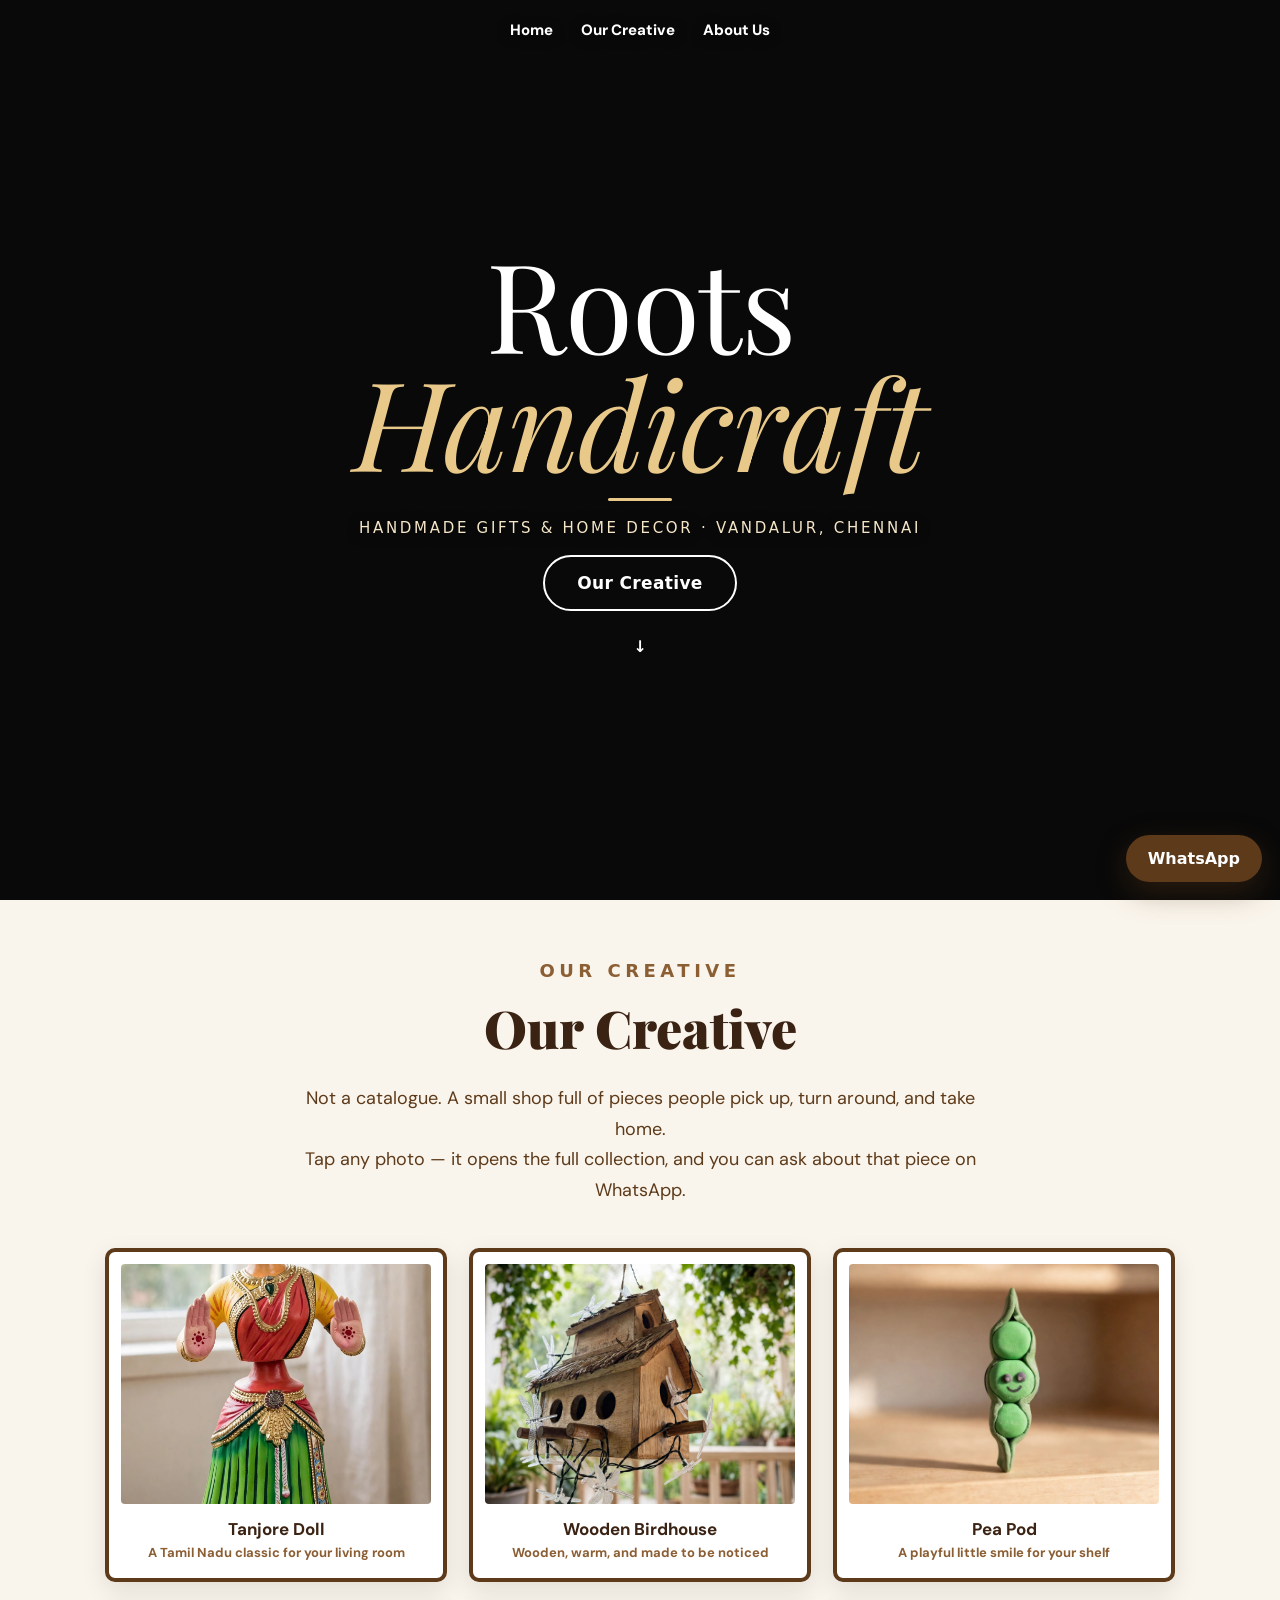
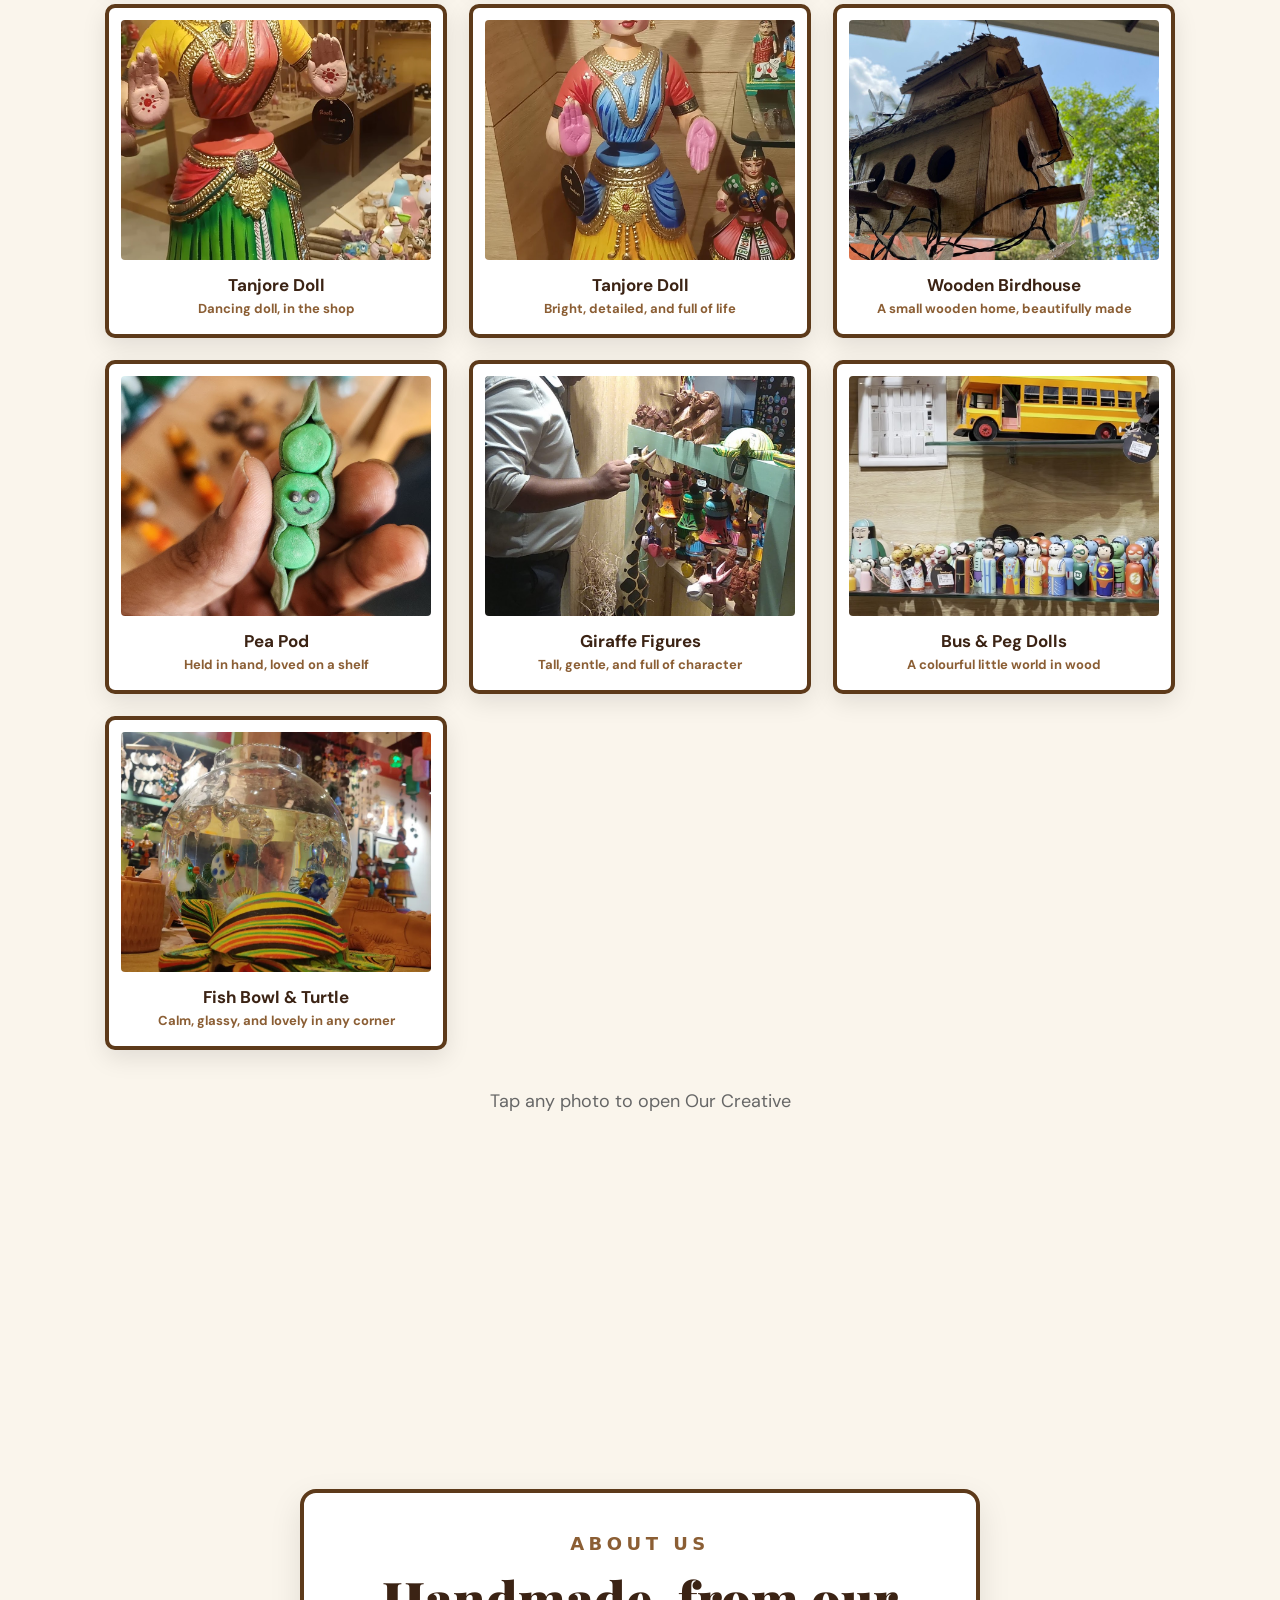
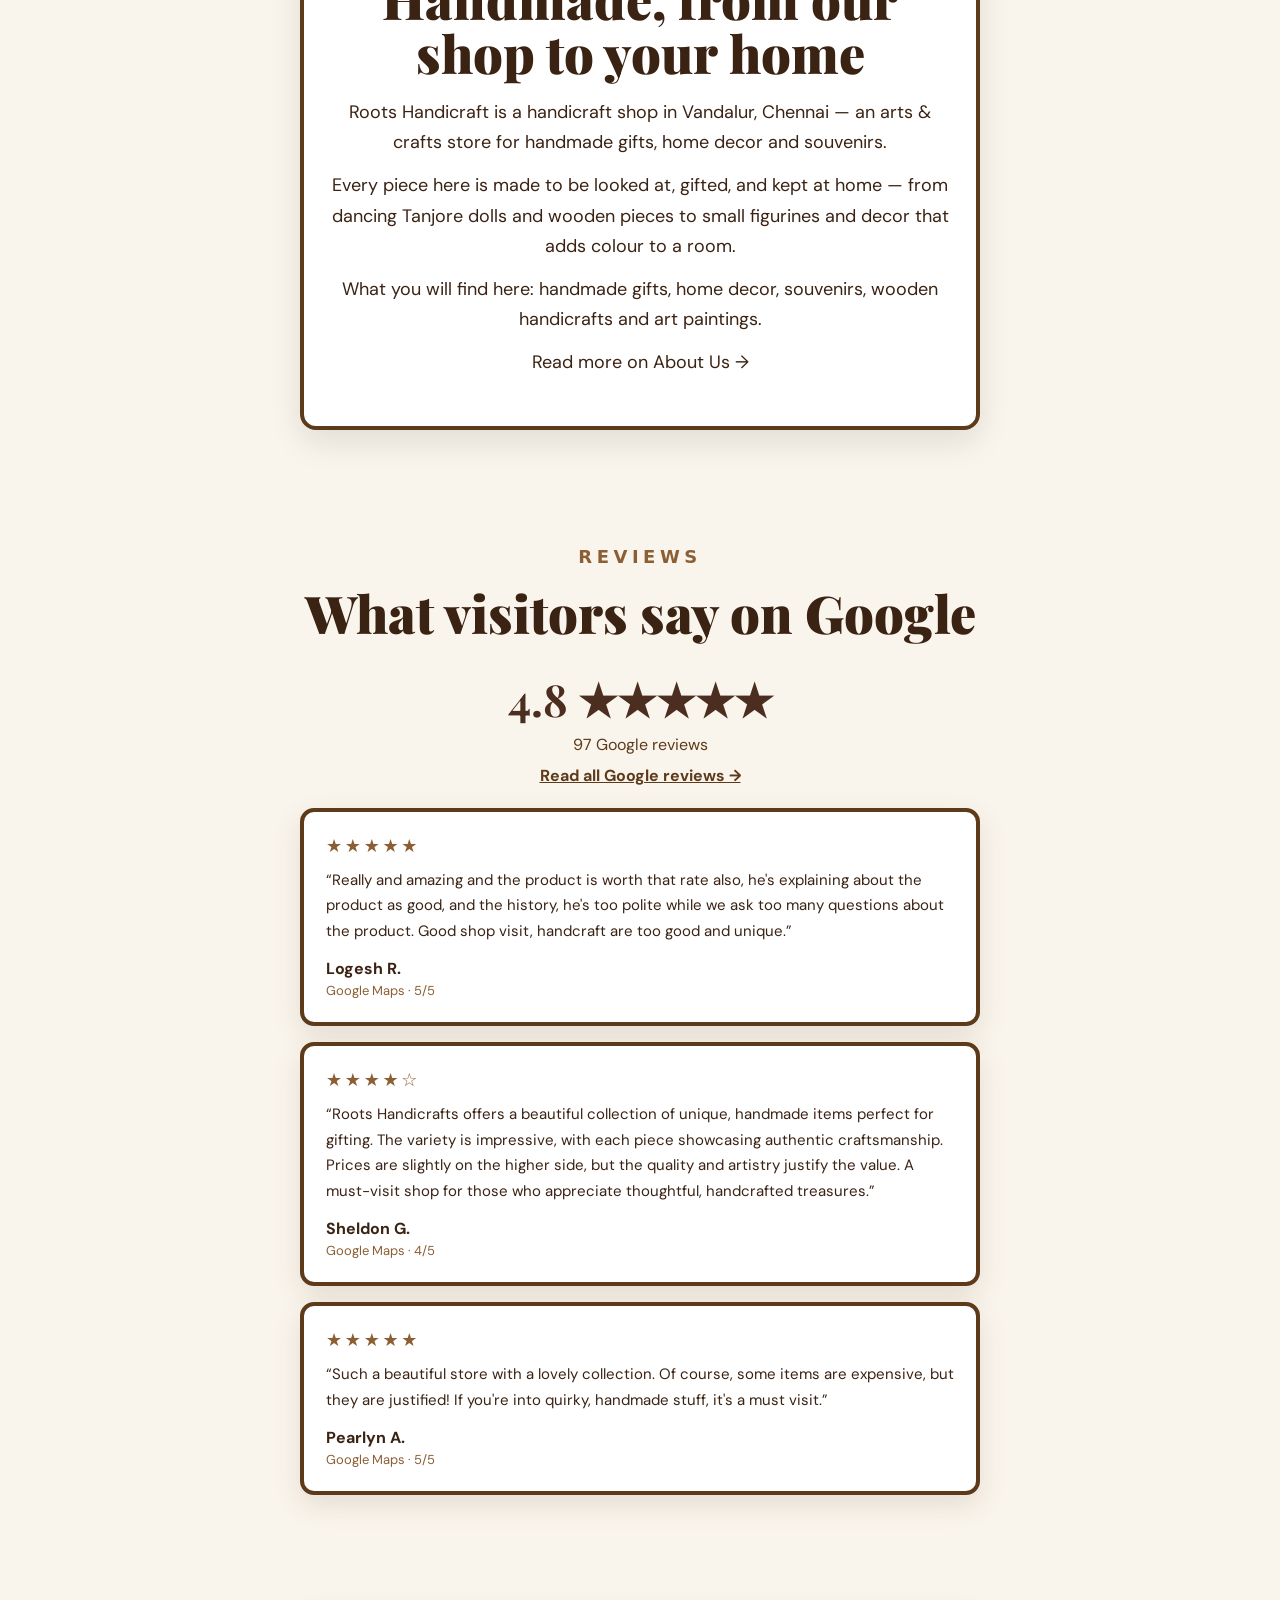
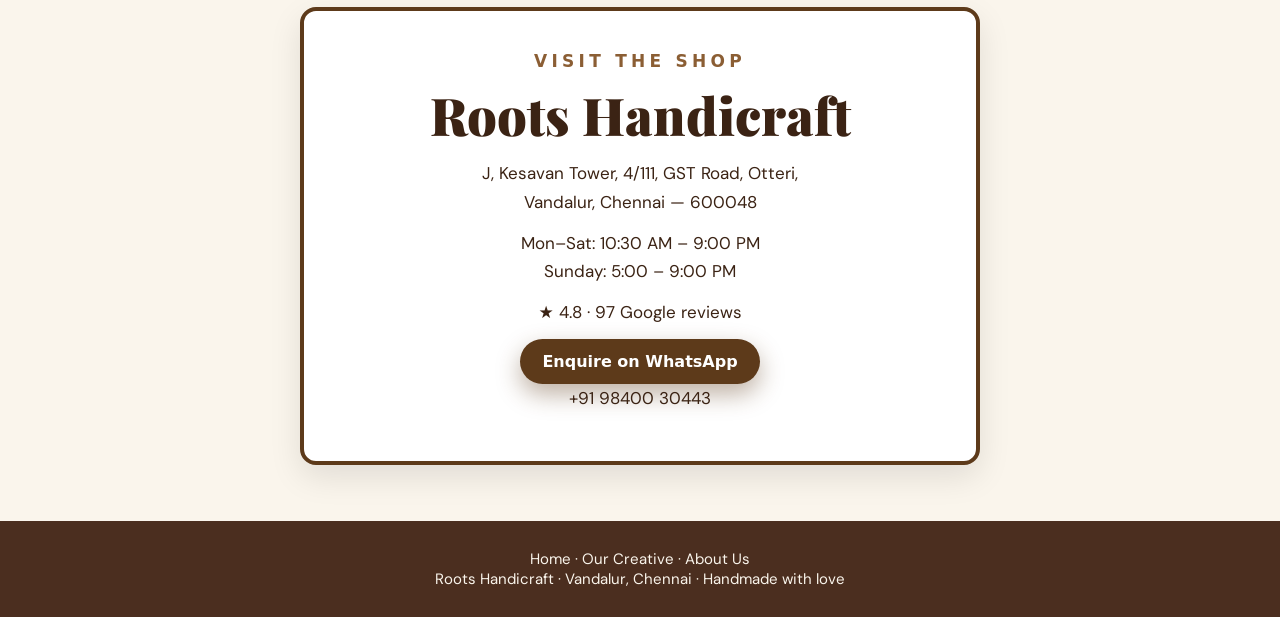
==== index.html @ 345e103e "Brown white palette, Playfair font, Google reviews in one column" ====
<!DOCTYPE html>
<html lang="en">
<head>
<meta charset="UTF-8">
<meta name="viewport" content="width=device-width, initial-scale=1.0">
<title>Roots Handicraft — Handmade, Colourful, Alive</title>
<link rel="preconnect" href="https://fonts.googleapis.com">
<link rel="preconnect" href="https://fonts.gstatic.com" crossorigin>
<link href="https://fonts.googleapis.com/css2?family=Playfair+Display:ital,wght@0,700;0,900;1,700&family=DM+Sans:wght@400;500;700&display=swap" rel="stylesheet">
<link rel="stylesheet" href="style.css">
</head>
<body class="home">
  <header class="hero">
    <nav class="site-nav"><a href="index.html">Home</a><a href="#collection">Our Creative</a><a href="about.html">About Us</a></nav>
    <video class="bg-video" id="heroVideo" autoplay muted loop playsinline preload="auto">
      <source media="(max-width: 640px)" src="assets/video/entrance-mobile.mp4" type="video/mp4">
      <source src="assets/video/entrance.mp4" type="video/mp4">
    </video>
    <div class="bg-shade"></div>
    <div class="hero-inner">
      <h1 class="shop-name"><span class="word">Roots</span> <span class="word italic">Handicraft</span></h1>
      <span class="hero-line" aria-hidden="true"></span>
      <p class="hero-small">Handmade gifts &amp; home decor · Vandalur, Chennai</p>
      <a class="btn primary" href="#collection">Our Creative</a>
      <a class="scroll-cue" href="#collection" aria-label="Scroll down">↓</a>
    </div>
  </header>

  <main>
    <section class="section reveal" id="collection">
      <p class="section-kicker">Our Creative</p>
      <h2>Our Creative</h2>
      <p class="section-intro">Not a catalogue. A small shop full of pieces people pick up, turn around, and take home.<br>Tap any photo — it opens the full collection, and you can ask about that piece on WhatsApp.</p>
      <div class="grid frame-grid">
        <a class="fcard" href="collection.html"><img src="assets/img/tanjore-doll-home.webp" alt="Tanjore Doll" loading="lazy"><span><b>Tanjore Doll</b><i>A Tamil Nadu classic for your living room</i></span></a>
        <a class="fcard" href="collection.html"><img src="assets/img/birdhouse-home.webp" alt="Wooden Birdhouse" loading="lazy"><span><b>Wooden Birdhouse</b><i>Wooden, warm, and made to be noticed</i></span></a>
        <a class="fcard" href="collection.html"><img src="assets/img/pea-pod-home.webp" alt="Pea Pod" loading="lazy"><span><b>Pea Pod</b><i>A playful little smile for your shelf</i></span></a>
        <a class="fcard" href="collection.html"><img src="assets/img/shop-02.jpg" alt="Tanjore Doll" loading="lazy"><span><b>Tanjore Doll</b><i>Dancing doll, in the shop</i></span></a>
        <a class="fcard" href="collection.html"><img src="assets/img/shop-06.jpg" alt="Tanjore Doll" loading="lazy"><span><b>Tanjore Doll</b><i>Bright, detailed, and full of life</i></span></a>
        <a class="fcard" href="collection.html"><img src="assets/img/shop-20.jpg" alt="Wooden Birdhouse" loading="lazy"><span><b>Wooden Birdhouse</b><i>A small wooden home, beautifully made</i></span></a>
        <a class="fcard" href="collection.html"><img src="assets/img/shop-21.jpg" alt="Pea Pod" loading="lazy"><span><b>Pea Pod</b><i>Held in hand, loved on a shelf</i></span></a>
        <a class="fcard" href="collection.html"><img src="assets/img/shop-22.jpg" alt="Giraffe Figures" loading="lazy"><span><b>Giraffe Figures</b><i>Tall, gentle, and full of character</i></span></a>
        <a class="fcard" href="collection.html"><img src="assets/img/shop-31.jpg" alt="Bus and Peg Dolls" loading="lazy"><span><b>Bus &amp; Peg Dolls</b><i>A colourful little world in wood</i></span></a>
        <a class="fcard" href="collection.html"><img src="assets/img/shop-32.jpg" alt="Fish Bowl and Turtle" loading="lazy"><span><b>Fish Bowl &amp; Turtle</b><i>Calm, glassy, and lovely in any corner</i></span></a>
      </div>
      <p class="frame-note">Tap any photo to open Our Creative</p>
    </section>

    <section class="brown-band reveal">
      <h2>Handmade. Colourful. Made to be gifted.</h2>
      <p>Every piece is picked for your home, not just for a shelf.<br>Come, look closely, ask questions — that is how a good piece finds its home.</p>
    </section>

    <section class="section reveal" id="about">
      <div class="frame-box about-box">
        <p class="section-kicker">About Us</p>
        <h2>Handmade, from our shop to your home</h2>
        <p>Roots Handicraft is a handicraft shop in Vandalur, Chennai — an arts &amp; crafts store for handmade gifts, home decor and souvenirs.</p>
        <p>Every piece here is made to be looked at, gifted, and kept at home — from dancing Tanjore dolls and wooden pieces to small figurines and decor that adds colour to a room.</p>
        <p>What you will find here: handmade gifts, home decor, souvenirs, wooden handicrafts and art paintings.</p>
        <p><a href="about.html">Read more on About Us →</a></p>
      </div>
    </section>

    <section class="section reveal" id="reviews">
      <p class="section-kicker">Reviews</p>
      <h2>What visitors say on Google</h2>
      <div class="review-big">
        <strong>4.8 ★★★★★</strong>
        <span>97 Google reviews</span>
        <a href="https://share.google/rvWUpqzpGRlEYZK9E" target="_blank" rel="noopener">Read all Google reviews →</a>
      </div>
      <div class="review-grid">
        <article class="review-card">
          <div class="review-stars">★★★★★</div>
          <p>“Really and amazing and the product is worth that rate also, he's explaining about the product as good, and the history, he's too polite while we ask too many questions about the product. Good shop visit, handcraft are too good and unique.”</p>
          <b>Logesh R.</b><span>Google Maps · 5/5</span>
        </article>
        <article class="review-card">
          <div class="review-stars">★★★★☆</div>
          <p>“Roots Handicrafts offers a beautiful collection of unique, handmade items perfect for gifting. The variety is impressive, with each piece showcasing authentic craftsmanship. Prices are slightly on the higher side, but the quality and artistry justify the value. A must-visit shop for those who appreciate thoughtful, handcrafted treasures.”</p>
          <b>Sheldon G.</b><span>Google Maps · 4/5</span>
        </article>
        <article class="review-card">
          <div class="review-stars">★★★★★</div>
          <p>“Such a beautiful store with a lovely collection. Of course, some items are expensive, but they are justified! If you're into quirky, handmade stuff, it's a must visit.”</p>
          <b>Pearlyn A.</b><span>Google Maps · 5/5</span>
        </article>
      </div>
    </section>

    <section class="section reveal">
      <div class="frame-box">
        <p class="section-kicker">Visit the shop</p>
        <h2>Roots Handicraft</h2>
        <p>J, Kesavan Tower, 4/111, GST Road, Otteri,<br>Vandalur, Chennai — 600048</p>
        <p>Mon–Sat: 10:30 AM – 9:00 PM<br>Sunday: 5:00 – 9:00 PM</p>
        <p>★ 4.8 · 97 Google reviews</p>
        <a class="wa-btn" href="https://wa.me/919840030443?text=Hi%20Roots%20Handicraft%2C%20I%20want%20to%20enquire." target="_blank" rel="noopener">Enquire on WhatsApp</a>
        <p><a href="tel:+919840030443">+91 98400 30443</a></p>
      </div>
    </section>
  </main>

  <footer class="footer"><a href="index.html">Home</a> · <a href="collection.html">Our Creative</a> · <a href="about.html">About Us</a><br>Roots Handicraft · Vandalur, Chennai · Handmade with love</footer>
  <a class="wa-float" href="https://wa.me/919840030443?text=Hi%20Roots%20Handicraft%2C%20I%20want%20to%20enquire." target="_blank" rel="noopener" aria-label="WhatsApp">WhatsApp</a>
  <script src="script.js"></script>
</body>
</html>
---- style.css ----
*{box-sizing:border-box;margin:0;padding:0}
html{scroll-behavior:smooth}
body{font-family:'DM Sans',system-ui,sans-serif;background:#faf5ec;color:#3b2314;overflow-x:hidden}
a{color:inherit;text-decoration:none}
:root{--orange:#8b5e34;--pink:#8b5e34;--gold:#c9a86a;--teal:#5d3a1a;--dark:#4b2e1f}

/* HERO — energetic */
.home{overflow-x:hidden}
.hero{position:relative;min-height:100vh;overflow:hidden;display:flex;align-items:center;justify-content:center;text-align:center;background:#111}
.bg-video{position:absolute;inset:0;width:100%;height:100%;object-fit:cover;filter:saturate(1.2);opacity:0;transition:opacity 1s ease}.bg-video.loaded{opacity:1}
.bg-shade{position:absolute;inset:0;background:rgba(0,0,0,.45)}
.hero-inner{position:relative;display:flex;flex-direction:column;align-items:center;gap:18px;padding:24px;max-width:900px}
.hero-kicker{color:#ffe08a;font-family:system-ui,sans-serif;font-weight:800;letter-spacing:.28em;font-size:13px;opacity:0;animation:fadein .8s ease .2s forwards}
.shop-name{font-family:'Playfair Display',Georgia,serif;font-weight:400;font-size:clamp(56px,12vw,124px);line-height:.95;letter-spacing:-.01em}
.shop-name .word{display:inline-block;opacity:0;color:#fff;animation:rise 1.1s cubic-bezier(.2,.8,.2,1) forwards}.shop-name .word.italic{font-style:italic;color:#e8c98a;animation-delay:.28s}

@keyframes rise{from{opacity:0;transform:translateY(40px) scale(.94)}to{opacity:1;transform:translateY(0) scale(1)}}
.hero-tag{color:#fff;font-size:clamp(18px,3vw,26px);font-style:italic;text-shadow:0 2px 16px rgba(0,0,0,.5);opacity:0;animation:fadein 1s ease .8s forwards}
.hero-btns{display:flex;gap:14px;flex-wrap:wrap;justify-content:center;opacity:0;animation:fadein 1s ease 1s forwards}
.btn{display:inline-block;padding:16px 32px;border-radius:999px;font-family:system-ui,sans-serif;font-weight:800;font-size:17px;letter-spacing:.02em;transition:transform .2s,box-shadow .2s}
.btn:hover{transform:translateY(-3px) scale(1.03)}
.btn.primary{border:2px solid #fff;color:#fff}
.btn.primary:hover{background:#fff;color:#222}
.hero-inner .btn{opacity:0;animation:fadein 1s ease 1.1s forwards}
.hero-line{display:block;width:0;height:3px;background:#e8c98a;border-radius:99px;animation:growline 1s ease .7s forwards}
@keyframes growline{to{width:64px}}
.hero-small{color:#f5e6c8;font-family:system-ui,sans-serif;font-size:15px;letter-spacing:.18em;text-transform:uppercase;opacity:0;animation:fadein 1s ease .8s forwards;text-shadow:0 2px 12px rgba(0,0,0,.6)}
.btn.ghost{border:2px solid #fff;color:#fff}
.btn.dark{background:var(--dark);color:#fff;box-shadow:0 12px 30px rgba(0,0,0,.25)}
@keyframes fadein{to{opacity:1}}
.scroll-cue{color:#fff;font-family:system-ui,sans-serif;font-weight:700;margin-top:8px;animation:bounce 1.8s ease-in-out infinite}
@keyframes bounce{0%,100%{transform:translateY(0)}50%{transform:translateY(10px)}}

/* MARQUEE */
.marquee{background:var(--dark);color:var(--gold);overflow:hidden;padding:14px 0;font-family:system-ui,sans-serif;font-weight:900;letter-spacing:.08em;white-space:nowrap;transform:rotate(-1deg) scale(1.02);margin:-14px 0}
.marquee-track{display:inline-flex;animation:marquee 22s linear infinite}
@keyframes marquee{to{transform:translateX(-50%)}}

/* SECTIONS */
.section{max-width:1150px;margin:0 auto;padding:56px 20px;text-align:center}
.section-kicker{font-family:system-ui,sans-serif;font-weight:900;letter-spacing:.25em;text-transform:uppercase;color:#8b5e34;font-size:13px;margin-bottom:10px}
.section h2{font-family:'Playfair Display',Georgia,serif;font-size:clamp(30px,5vw,52px);font-weight:900;line-height:1.05;margin-bottom:28px}
.section p{line-height:1.7;margin-bottom:14px;font-size:18px}
.chips{display:flex;gap:12px;flex-wrap:wrap;justify-content:center;margin-bottom:32px}
.chips span{background:#fff;border:2px solid #ffd166;padding:10px 18px;border-radius:999px;font-family:system-ui,sans-serif;font-weight:700;box-shadow:0 6px 0 #ffd166}
.chips span:nth-child(2){border-color:#ff9ecb;box-shadow:0 6px 0 #ff9ecb}
.chips span:nth-child(3){border-color:#7dd3c8;box-shadow:0 6px 0 #7dd3c8}
.chips span:nth-child(4){border-color:#c9a86a;box-shadow:0 6px 0 #c9a86a}
.stats{display:grid;grid-template-columns:repeat(3,1fr);gap:16px}
.stats div{background:#fff;border-radius:20px;padding:24px;box-shadow:0 10px 30px rgba(0,0,0,.08)}
.stats strong{display:block;font-size:36px;color:var(--orange)}
.stats span{font-family:system-ui,sans-serif;font-size:14px;color:#666}
.visit{background:#4b2e1f;color:#fff;border-radius:24px;max-width:1110px;margin:0 auto 48px;padding:56px 20px}
.visit .section-kicker{color:#ffe08a}
.footer{text-align:center;padding:28px 20px;font-size:15px;color:#666;background:#4b2e1f;color:#faf5ec}

/* COLLECTION */
.topbar{position:sticky;top:0;z-index:10;background:#4b2e1f;color:#fff;display:flex;align-items:center;justify-content:space-between;gap:12px;padding:16px 20px;box-shadow:0 8px 24px rgba(233,30,140,.3)}
.topbar h2{font-weight:900;font-size:22px;letter-spacing:.04em;text-transform:uppercase}
.back,.page-label{font-family:system-ui,sans-serif;font-size:14px;font-weight:700}
.grid{max-width:1150px;margin:0 auto;padding:28px 20px;display:grid;grid-template-columns:repeat(auto-fill,minmax(240px,1fr));gap:22px}
.preview-grid{padding:0 0 32px}
.card{background:#fff;border-radius:20px;overflow:hidden;box-shadow:0 10px 30px rgba(0,0,0,.12);cursor:pointer;transition:transform .25s,box-shadow .25s}
.card{position:relative}.card:hover{transform:translateY(-10px) scale(1.04);box-shadow:0 24px 44px rgba(0,0,0,.28);z-index:5}
.card img{width:100%;height:270px;object-fit:cover;display:block;transition:transform .45s ease}
.card:hover img{transform:scale(1.20)}
.card figcaption,.card span{display:block;padding:15px;text-align:center;font-size:18px;font-weight:700}
.pop{animation:popin .6s cubic-bezier(.2,.9,.3,1.4) both}
.pop:nth-child(2){animation-delay:.1s}.pop:nth-child(3){animation-delay:.2s}.pop:nth-child(4){animation-delay:.3s}
@keyframes popin{from{opacity:0;transform:translateY(30px) scale(.92)}to{opacity:1;transform:translateY(0) scale(1)}}

/* WHATSAPP */
.wa-float{position:fixed;right:18px;bottom:18px;z-index:40;background:#5d3a1a;color:#fff;font-family:system-ui,sans-serif;font-weight:800;padding:14px 22px;border-radius:999px;box-shadow:0 10px 30px rgba(93,58,26,.4);animation:pulse 2s infinite}
@keyframes pulse{0%{box-shadow:0 0 0 0 rgba(93,58,26,.4)}70%{box-shadow:0 0 0 16px rgba(93,58,26,0)}100%{box-shadow:0 0 0 0 rgba(93,58,26,0)}}

/* POPUP */
.popup{position:fixed;inset:0;z-index:50;overflow-y:auto}
.popup[hidden]{display:none}
.popup-backdrop{position:fixed;inset:0;background:rgba(20,5,15,.8)}
.popup-frame{position:relative;max-width:min(920px,92vw);max-height:92vh;margin:4vh auto;background:#fff;padding:18px;border:10px solid #fff;outline:4px solid #5d3a1a;box-shadow:0 30px 80px rgba(0,0,0,.5);border-radius:16px;animation:popin .35s ease;overflow-y:auto}
.popup-frame img{width:100%;max-height:68vh;object-fit:contain;background:#111;display:block;border-radius:8px}
.popup-close{position:absolute;top:-18px;right:-18px;width:42px;height:42px;border-radius:50%;border:0;background:var(--pink);color:#fff;font-size:26px;cursor:pointer}
.popup-nav{position:absolute;top:42%;width:46px;height:46px;border-radius:50%;border:0;background:#fff;box-shadow:0 4px 16px rgba(0,0,0,.3);font-size:28px;cursor:pointer}
.popup-nav.prev{left:-8px}.popup-nav.next{right:-8px}
.popup-bar{display:flex;align-items:center;justify-content:space-between;gap:12px;padding:16px 4px 2px;flex-wrap:wrap}
.popup-bar span{font-size:21px;font-weight:800}
.wa-btn{background:#5d3a1a;color:#fff;font-family:system-ui,sans-serif;font-weight:800;padding:13px 22px;border-radius:999px;display:inline-block;box-shadow:0 10px 24px rgba(93,58,26,.4)}
@media(max-width:600px){.popup-nav.prev{left:4px}.popup-nav.next{right:4px}.card img{height:220px}.section{padding:44px 16px}.stats{grid-template-columns:1fr}.marquee{font-size:14px}}

/* CREATIVE SCROLL + POP */
.reveal{opacity:0;transform:translateY(36px) scale(.96);transition:opacity .7s ease,transform .7s cubic-bezier(.2,.9,.3,1.3)}
.reveal.visible{opacity:1;transform:translateY(0) scale(1)}
.card.reveal{transition:opacity .6s ease,transform .6s cubic-bezier(.2,.9,.3,1.3),box-shadow .25s}
.card.reveal:nth-child(2){transition-delay:.08s}.card.reveal:nth-child(3){transition-delay:.16s}.card.reveal:nth-child(4){transition-delay:.24s}.card.reveal:nth-child(5){transition-delay:.1s}.card.reveal:nth-child(6){transition-delay:.18s}.card.reveal:nth-child(7){transition-delay:.26s}.card.reveal:nth-child(8){transition-delay:.12s}.card.reveal:nth-child(9){transition-delay:.2s}.card.reveal:nth-child(10){transition-delay:.28s}
.swipe-hint{font-family:system-ui,sans-serif;font-weight:800;color:#8b5e34;letter-spacing:.1em}
.hstrip{display:flex;gap:18px;overflow-x:auto;scroll-snap-type:x mandatory;padding:10px 4px 22px;-webkit-overflow-scrolling:touch}
.hstrip::-webkit-scrollbar{height:10px}.hstrip::-webkit-scrollbar-thumb{background:#5d3a1a;border-radius:999px}
.hcard{flex:0 0 240px;scroll-snap-align:start;background:#fff;border-radius:20px;overflow:hidden;box-shadow:0 10px 30px rgba(0,0,0,.12);transition:transform .25s}
.hcard:hover{transform:translateY(-10px) scale(1.06);box-shadow:0 24px 44px rgba(0,0,0,.28);z-index:5}
.hcard img{width:100%;height:200px;object-fit:cover;display:block;transition:transform .45s ease}.hcard:hover img{transform:scale(1.20)}
.hcard span{display:block;padding:13px;text-align:center;font-weight:700}

/* MOBILE FRIENDLY */
html,body{overflow-x:hidden}
img,video{max-width:100%}
a,button{-webkit-tap-highlight-color:transparent}
.hero{min-height:100svh;min-height:100dvh}
@media(max-width:640px){
  .hero{min-height:100svh;padding:16px}
  .hero-inner{padding:12px;gap:14px}
  .shop-name{font-size:clamp(38px,13vw,52px);line-height:1;letter-spacing:.01em}
  .shop-name span{word-break:keep-all}
  .hero-small{font-size:12px;letter-spacing:.12em;line-height:1.5}
  .btn{padding:14px 28px;font-size:16px}
  .scroll-cue{font-size:22px}
  .section{padding:40px 14px}
  .section h2{font-size:28px}
  .section p{font-size:16px}
  .grid{grid-template-columns:repeat(2,1fr);gap:12px;padding:16px 12px}
  .card{border-radius:14px}
  .card img{height:160px}
  .card figcaption,.card span{padding:10px 6px;font-size:14px}
  .hstrip{gap:12px;padding:8px 2px 18px}
  .hcard{flex:0 0 200px;border-radius:14px}
  .hcard img{height:150px}
  .hcard span{font-size:14px;padding:10px 6px}
  .chips span{font-size:14px;padding:8px 14px}
  .stats{grid-template-columns:repeat(3,1fr);gap:8px}
  .stats div{padding:14px 6px;border-radius:14px}
  .stats strong{font-size:24px}
  .stats span{font-size:12px}
  .visit{margin:0 12px 36px;padding:40px 16px;border-radius:20px}
  .topbar{flex-wrap:wrap;padding:12px 14px;gap:8px}
  .topbar h2{font-size:17px}
  .back,.page-label{font-size:13px}
  .popup-frame{max-width:94vw;margin:3vh auto;padding:10px;border-width:6px;outline-width:3px;border-radius:12px}
  .popup-frame img{max-height:58vh}
  .popup-close{top:6px;right:6px;width:36px;height:36px;font-size:24px}
  .popup-nav{width:38px;height:38px;font-size:24px}
  .popup-bar span{font-size:17px}
  .wa-btn{padding:11px 16px;font-size:14px}
  .wa-float{right:12px;bottom:12px;padding:11px 16px;font-size:14px}
  .footer{padding:24px 14px;font-size:13px}
}
@media(max-width:360px){
  .shop-name{font-size:36px}
  .grid{grid-template-columns:1fr 1fr}
  .card img{height:140px}
  .topbar h2{font-size:15px}
}

/* CREATIVE COLLECTION — BENTO (Instagram / tutorial trend: mixed-size tiles, overlay labels) */
.bento{display:grid;grid-template-columns:repeat(3,1fr);grid-auto-rows:175px;gap:14px;text-align:left}
.bento-card{position:relative;border-radius:20px;overflow:hidden;box-shadow:0 10px 30px rgba(0,0,0,.12);transition:transform .35s ease,box-shadow .35s ease}
.bento-card:hover{transform:translateY(-6px) scale(1.02);box-shadow:0 24px 44px rgba(0,0,0,.28);z-index:5}
.bento-card img{width:100%;height:100%;object-fit:cover;display:block;transition:transform .5s ease}
.bento-card:hover img{transform:scale(1.15)}
.bento-card.large{grid-column:span 2;grid-row:span 2}
.bento-card.wide{grid-column:span 2}
.bento-card.text-tile{background:#e8c98a;color:#231a12;display:flex;flex-direction:column;justify-content:center;gap:8px;padding:22px}
.bento-card.text-tile b{font-family:'Playfair Display',Georgia,serif;font-size:28px;line-height:1.05;font-weight:400}
.bento-card.text-tile span{font-size:14px;line-height:1.5}
.bento-card.text-tile i{font-size:28px;font-style:normal}
.bento-label{position:absolute;left:0;right:0;bottom:0;padding:28px 16px 14px;background:rgba(0,0,0,.55);color:#fff;display:flex;flex-direction:column;gap:2px;transform:translateY(8px);transition:transform .35s ease}
.bento-card:hover .bento-label{transform:translateY(0)}
.bento-label b{font-size:18px}
.bento-label i{font-size:13px;opacity:.85;font-style:normal}
.section h2 em{font-style:italic;color:#5d3a1a}
@media(max-width:640px){
  .bento{grid-template-columns:repeat(2,1fr);grid-auto-rows:150px;gap:10px}
  .bento-card.large{grid-column:span 2;grid-row:span 1}
  .bento-card.wide{grid-column:span 2}
  .bento-card.text-tile{grid-column:span 2;padding:18px}
  .bento-card.text-tile b{font-size:24px}
  .shop-name{font-size:clamp(48px,15vw,64px)}
}

/* SIMPLE STRUCTURED FRAMES — below the hero */
.frame-grid{grid-template-columns:repeat(3,1fr)}
.fcard{background:#fff;padding:12px;border:4px solid #5d3a1a;border-radius:10px;box-shadow:0 8px 24px rgba(0,0,0,.10);transition:transform .3s ease,box-shadow .3s ease;overflow:hidden}
.fcard:hover{transform:translateY(-5px);box-shadow:0 18px 36px rgba(0,0,0,.20)}
.fcard img{width:100%;height:240px;object-fit:cover;display:block;border-radius:4px;transition:transform .45s ease}
.fcard:hover img{transform:scale(1.12)}
.fcard span{display:block;padding:14px 4px 4px;text-align:center;font-weight:700;font-size:17px}
.frame-note{text-align:center;font-size:15px;color:#666;margin-top:8px}
.frame-box{background:#fff;border:4px solid #5d3a1a;border-radius:16px;box-shadow:0 12px 32px rgba(0,0,0,.10);max-width:680px;margin:0 auto;padding:36px 24px;text-align:center}
.frame-box h2{margin-bottom:16px}
.frame-box p{line-height:1.7;margin-bottom:12px;font-size:17px}
@media(max-width:640px){
  .frame-grid{grid-template-columns:repeat(2,1fr)}
  .fcard{padding:8px}
  .fcard img{height:160px}
  .fcard span{padding:10px 4px 2px;font-size:14px}
  .frame-box{padding:28px 16px}
}

/* SITE NAV + ABOUT */
.site-nav{position:absolute;top:0;left:0;right:0;z-index:5;display:flex;justify-content:center;gap:28px;padding:20px;font-family:'DM Sans',system-ui,sans-serif;font-weight:800;font-size:15px}
.site-nav a{color:#fff;text-shadow:0 2px 12px rgba(0,0,0,.6)}
.site-nav a:hover{color:#e8c98a}
.topbar-links{display:flex;gap:16px;align-items:center}
.about-box p{font-size:18px}
.footer a:hover{color:#e8c98a}
@media(max-width:640px){
  .site-nav{gap:18px;padding:14px;font-size:13px}
  .topbar-links{gap:10px}
}

/* BACKGROUND VIDEO BY DEVICE: PC = full landscape video, phone = vertical mobile video */
.bg-video{object-fit:cover}
@media(max-width:640px){
  .bg-video{object-fit:cover}
}

/* BROWN + WHITE — engaging sections, no empty gaps */
.section-intro{max-width:680px;margin:0 auto 28px;line-height:1.8;font-size:17px;color:#5d3a1a}
.brown-band{background:#4b2e1f;color:#faf5ec;text-align:center;padding:56px 20px;margin:0}
.brown-band h2{font-family:'Playfair Display',Georgia,serif;font-size:clamp(28px,4.5vw,44px);margin-bottom:14px}
.brown-band p{line-height:1.8;font-size:17px;color:#e8dcc3}
.fcard span b{display:block;font-size:17px}
.fcard span i{display:block;font-size:13px;font-style:normal;color:#8b5e34;margin-top:4px;line-height:1.4}
.review-big{text-align:center;margin-bottom:22px}
.review-big strong{display:block;font-family:'Playfair Display',Georgia,serif;font-size:44px;color:#4b2e1f}
.review-big span{display:block;font-size:16px;color:#5d3a1a;margin:6px 0 10px}
.review-big a{font-weight:700;color:#5d3a1a;text-decoration:underline}
.review-grid{display:grid;grid-template-columns:1fr;gap:16px;max-width:680px;margin:0 auto;text-align:left}
.review-card{background:#fff;border:4px solid #5d3a1a;border-radius:14px;padding:22px;box-shadow:0 10px 28px rgba(75,46,31,.12)}
.review-card p{line-height:1.7;font-size:15px;margin:10px 0 14px}
.review-card b{display:block}
.review-card span{font-size:13px;color:#8b5e34}
.review-stars{color:#8b5e34;letter-spacing:.15em;font-size:18px}
@media(max-width:640px){
  .review-grid{grid-template-columns:1fr}
  .brown-band{padding:40px 16px}
}
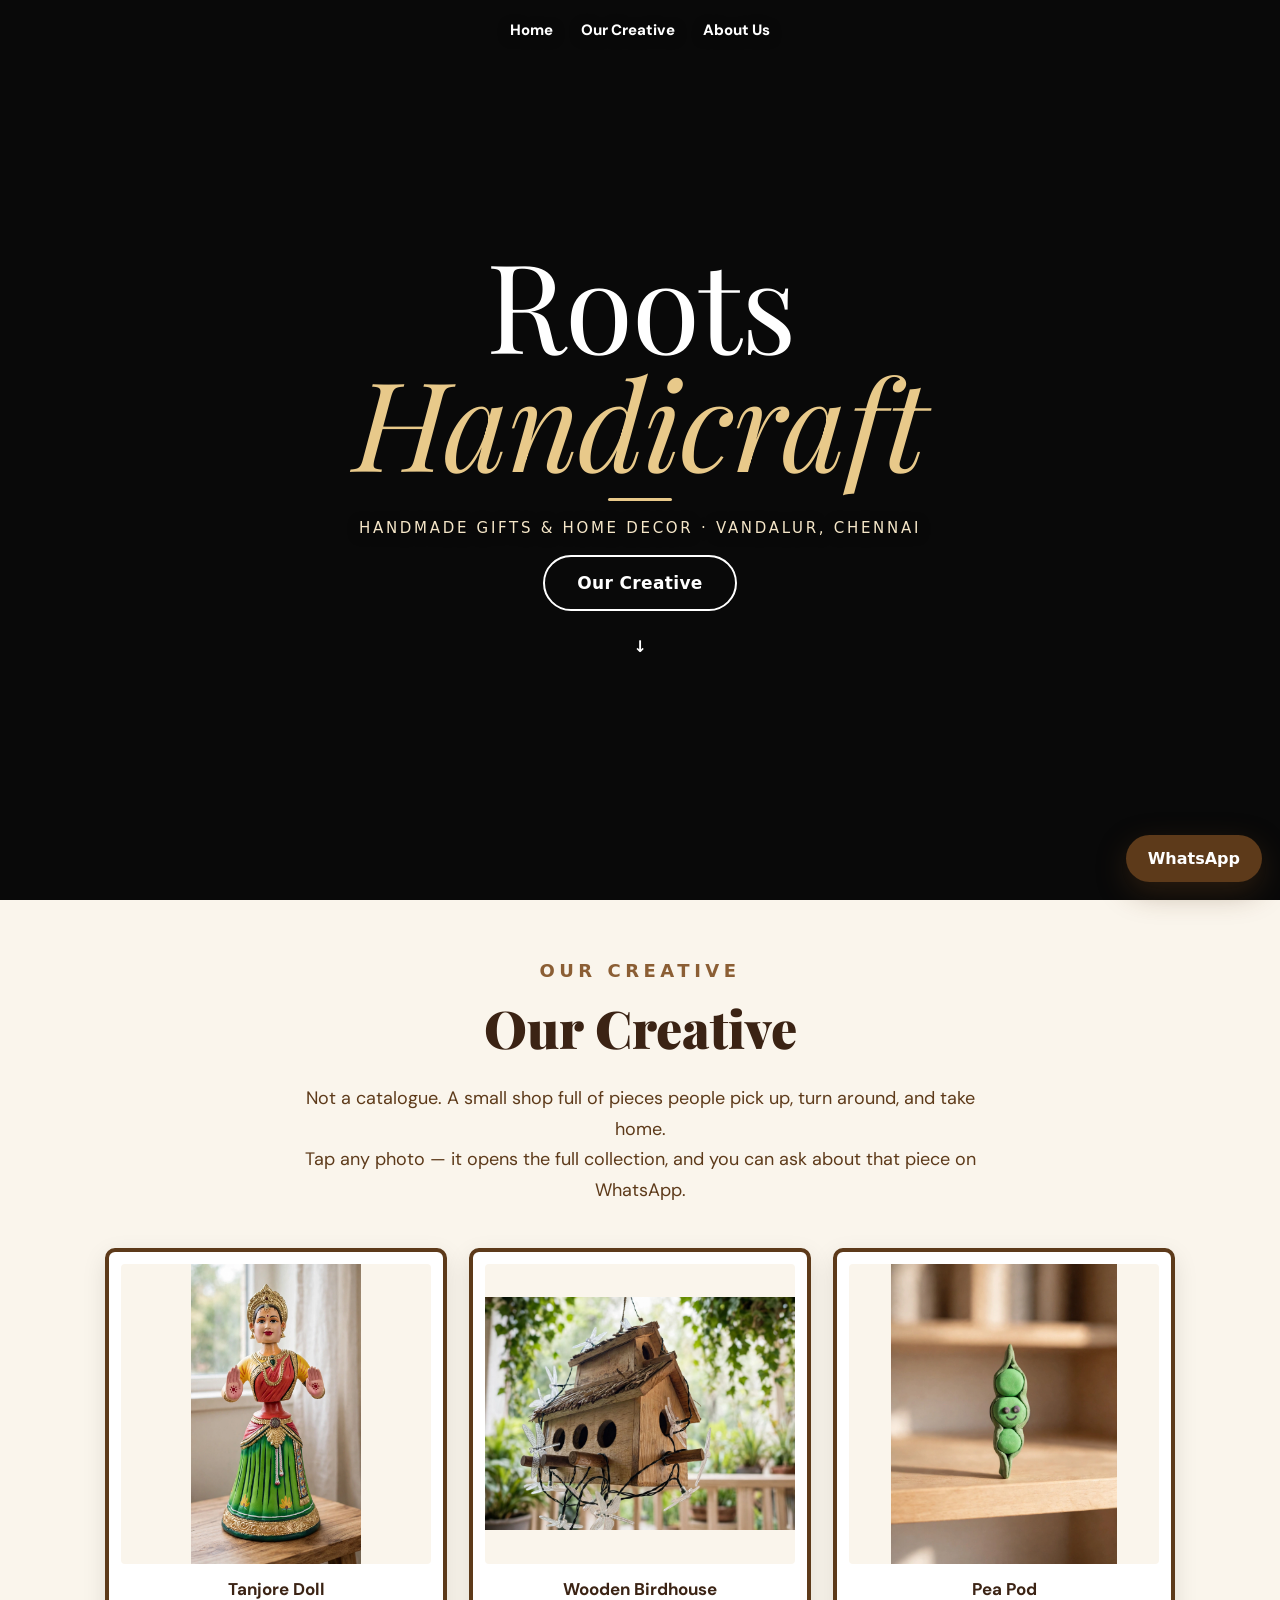
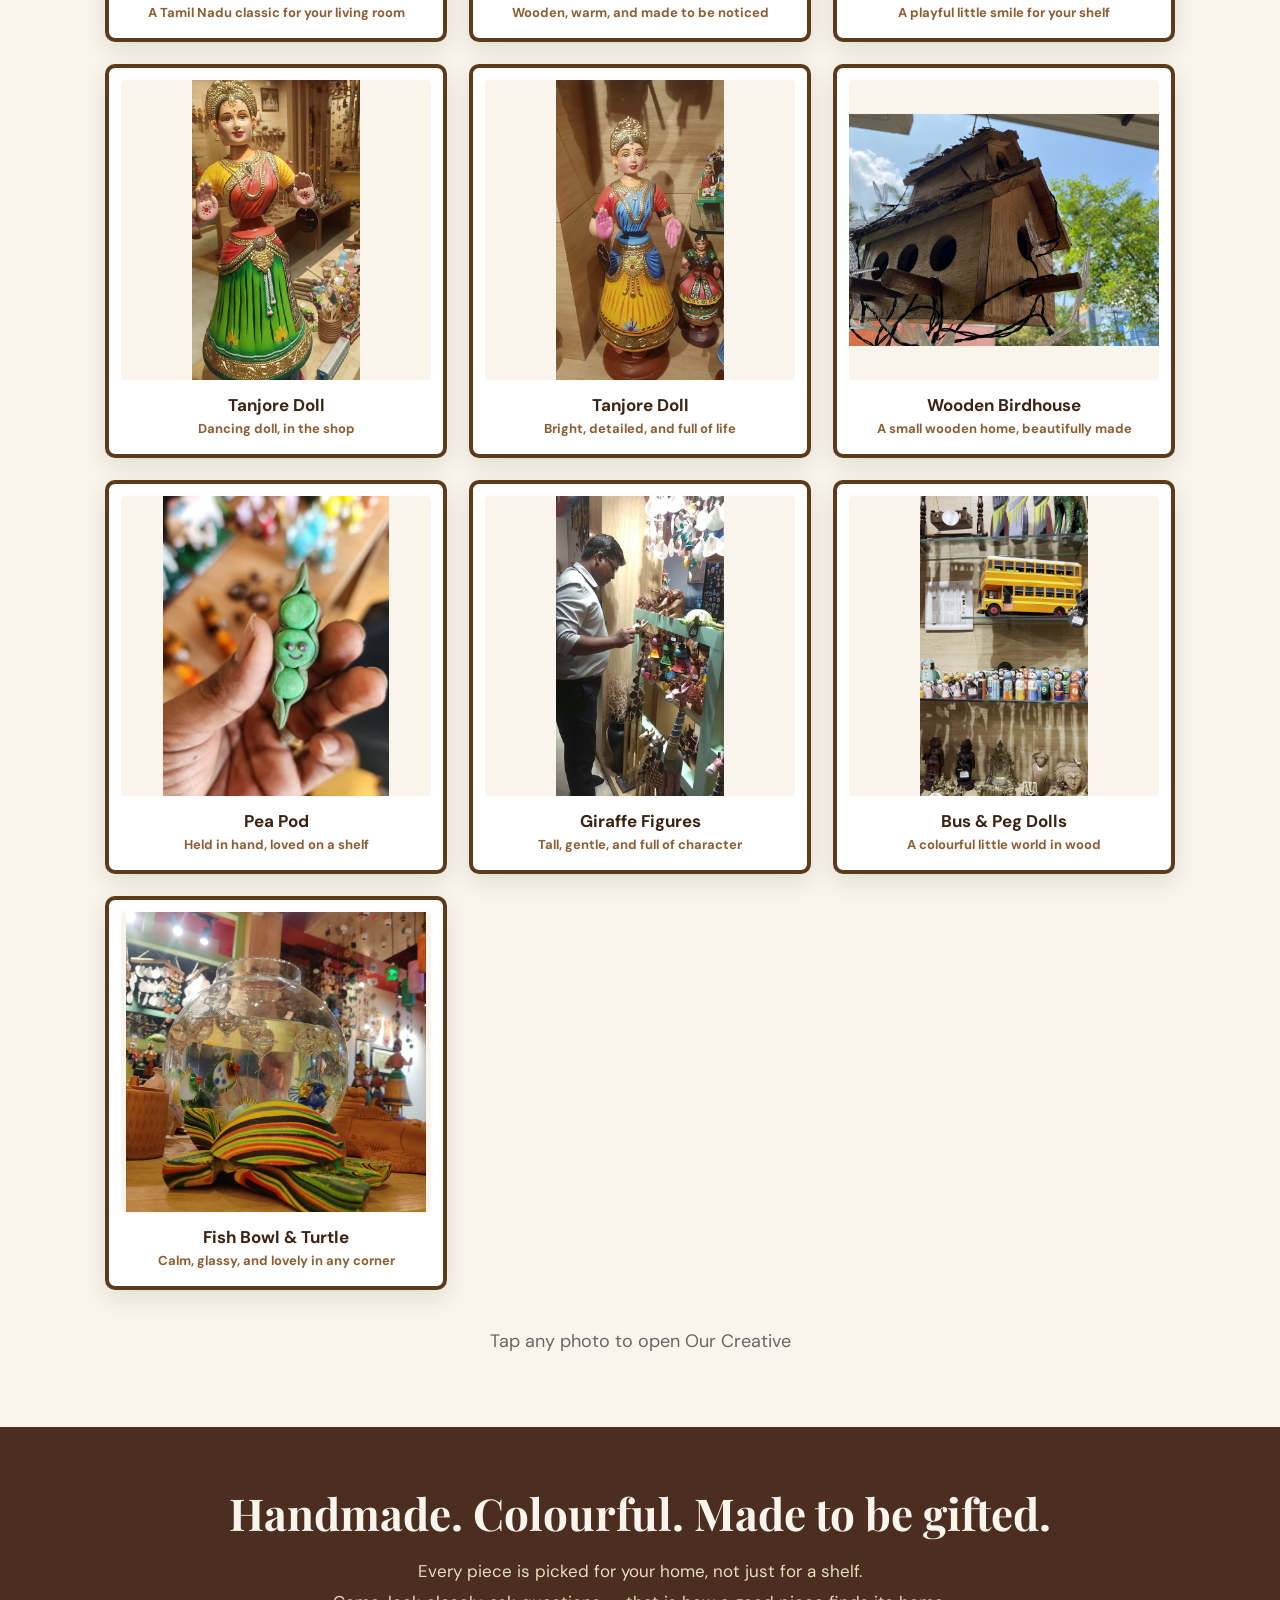
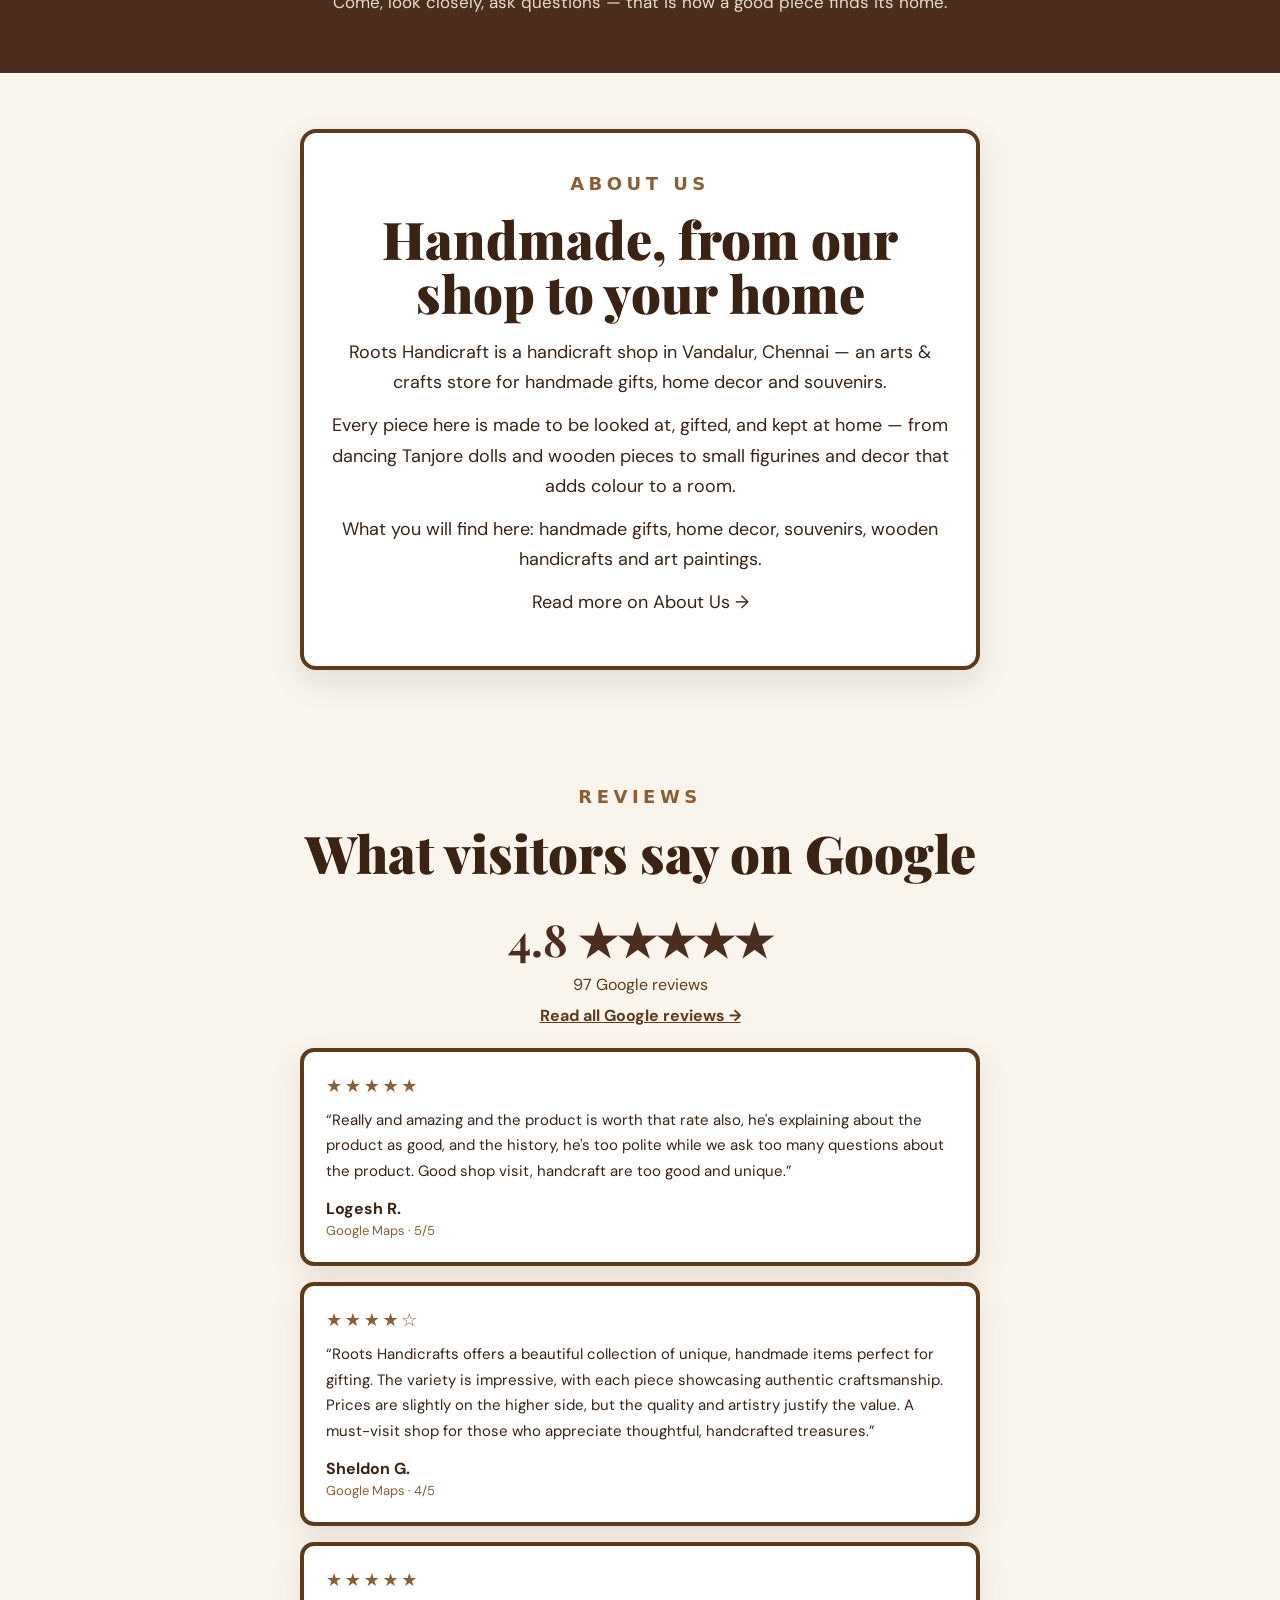
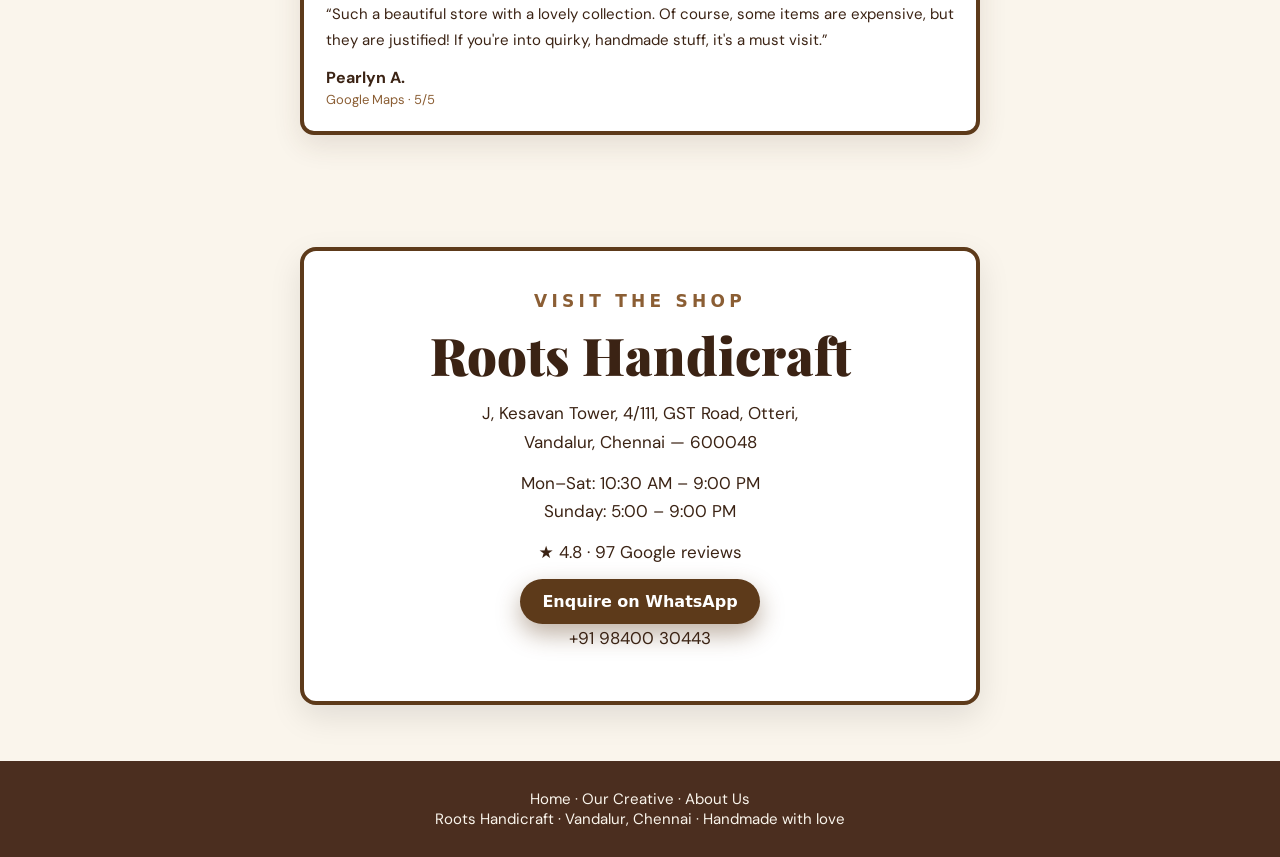
==== commit 519ea9e3: "Fix product photos: show full product with contain, no cropping" ====
--- a/index.html
+++ b/index.html
@@ -32,9 +32,9 @@
       <h2>Our Creative</h2>
       <p class="section-intro">Not a catalogue. A small shop full of pieces people pick up, turn around, and take home.<br>Tap any photo — it opens the full collection, and you can ask about that piece on WhatsApp.</p>
       <div class="grid frame-grid">
-        <a class="fcard" href="collection.html"><img src="assets/img/tanjore-doll-home.webp" alt="Tanjore Doll" loading="lazy"><span><b>Tanjore Doll</b><i>A Tamil Nadu classic for your living room</i></span></a>
-        <a class="fcard" href="collection.html"><img src="assets/img/birdhouse-home.webp" alt="Wooden Birdhouse" loading="lazy"><span><b>Wooden Birdhouse</b><i>Wooden, warm, and made to be noticed</i></span></a>
-        <a class="fcard" href="collection.html"><img src="assets/img/pea-pod-home.webp" alt="Pea Pod" loading="lazy"><span><b>Pea Pod</b><i>A playful little smile for your shelf</i></span></a>
+        <a class="fcard" href="collection.html"><img src="assets/img/tanjore-doll-home.webp" alt="Tanjore Doll" loading="eager"><span><b>Tanjore Doll</b><i>A Tamil Nadu classic for your living room</i></span></a>
+        <a class="fcard" href="collection.html"><img src="assets/img/birdhouse-home.webp" alt="Wooden Birdhouse" loading="eager"><span><b>Wooden Birdhouse</b><i>Wooden, warm, and made to be noticed</i></span></a>
+        <a class="fcard" href="collection.html"><img src="assets/img/pea-pod-home.webp" alt="Pea Pod" loading="eager"><span><b>Pea Pod</b><i>A playful little smile for your shelf</i></span></a>
         <a class="fcard" href="collection.html"><img src="assets/img/shop-02.jpg" alt="Tanjore Doll" loading="lazy"><span><b>Tanjore Doll</b><i>Dancing doll, in the shop</i></span></a>
         <a class="fcard" href="collection.html"><img src="assets/img/shop-06.jpg" alt="Tanjore Doll" loading="lazy"><span><b>Tanjore Doll</b><i>Bright, detailed, and full of life</i></span></a>
         <a class="fcard" href="collection.html"><img src="assets/img/shop-20.jpg" alt="Wooden Birdhouse" loading="lazy"><span><b>Wooden Birdhouse</b><i>A small wooden home, beautifully made</i></span></a>
--- a/style.css
+++ b/style.css
@@ -62,8 +62,8 @@
 .preview-grid{padding:0 0 32px}
 .card{background:#fff;border-radius:20px;overflow:hidden;box-shadow:0 10px 30px rgba(0,0,0,.12);cursor:pointer;transition:transform .25s,box-shadow .25s}
 .card{position:relative}.card:hover{transform:translateY(-10px) scale(1.04);box-shadow:0 24px 44px rgba(0,0,0,.28);z-index:5}
-.card img{width:100%;height:270px;object-fit:cover;display:block;transition:transform .45s ease}
-.card:hover img{transform:scale(1.20)}
+.card img{width:100%;height:300px;object-fit:contain;background:#faf5ec;display:block;transition:transform .45s ease}
+.card:hover img{transform:scale(1.04)}
 .card figcaption,.card span{display:block;padding:15px;text-align:center;font-size:18px;font-weight:700}
 .pop{animation:popin .6s cubic-bezier(.2,.9,.3,1.4) both}
 .pop:nth-child(2){animation-delay:.1s}.pop:nth-child(3){animation-delay:.2s}.pop:nth-child(4){animation-delay:.3s}
@@ -97,7 +97,7 @@
 .hstrip::-webkit-scrollbar{height:10px}.hstrip::-webkit-scrollbar-thumb{background:#5d3a1a;border-radius:999px}
 .hcard{flex:0 0 240px;scroll-snap-align:start;background:#fff;border-radius:20px;overflow:hidden;box-shadow:0 10px 30px rgba(0,0,0,.12);transition:transform .25s}
 .hcard:hover{transform:translateY(-10px) scale(1.06);box-shadow:0 24px 44px rgba(0,0,0,.28);z-index:5}
-.hcard img{width:100%;height:200px;object-fit:cover;display:block;transition:transform .45s ease}.hcard:hover img{transform:scale(1.20)}
+.hcard img{width:100%;height:200px;object-fit:contain;background:#faf5ec;display:block;transition:transform .45s ease}.hcard:hover img{transform:scale(1.04)}
 .hcard span{display:block;padding:13px;text-align:center;font-weight:700}
 
 /* MOBILE FRIENDLY */
@@ -118,7 +118,7 @@
   .section p{font-size:16px}
   .grid{grid-template-columns:repeat(2,1fr);gap:12px;padding:16px 12px}
   .card{border-radius:14px}
-  .card img{height:160px}
+  .card img{height:220px}
   .card figcaption,.card span{padding:10px 6px;font-size:14px}
   .hstrip{gap:12px;padding:8px 2px 18px}
   .hcard{flex:0 0 200px;border-radius:14px}
@@ -145,7 +145,7 @@
 @media(max-width:360px){
   .shop-name{font-size:36px}
   .grid{grid-template-columns:1fr 1fr}
-  .card img{height:140px}
+  .card img{height:200px}
   .topbar h2{font-size:15px}
 }
 
@@ -179,8 +179,8 @@
 .frame-grid{grid-template-columns:repeat(3,1fr)}
 .fcard{background:#fff;padding:12px;border:4px solid #5d3a1a;border-radius:10px;box-shadow:0 8px 24px rgba(0,0,0,.10);transition:transform .3s ease,box-shadow .3s ease;overflow:hidden}
 .fcard:hover{transform:translateY(-5px);box-shadow:0 18px 36px rgba(0,0,0,.20)}
-.fcard img{width:100%;height:240px;object-fit:cover;display:block;border-radius:4px;transition:transform .45s ease}
-.fcard:hover img{transform:scale(1.12)}
+.fcard img{width:100%;height:300px;object-fit:contain;background:#faf5ec;display:block;border-radius:4px;transition:transform .45s ease}
+.fcard:hover img{transform:scale(1.04)}
 .fcard span{display:block;padding:14px 4px 4px;text-align:center;font-weight:700;font-size:17px}
 .frame-note{text-align:center;font-size:15px;color:#666;margin-top:8px}
 .frame-box{background:#fff;border:4px solid #5d3a1a;border-radius:16px;box-shadow:0 12px 32px rgba(0,0,0,.10);max-width:680px;margin:0 auto;padding:36px 24px;text-align:center}
@@ -189,7 +189,7 @@
 @media(max-width:640px){
   .frame-grid{grid-template-columns:repeat(2,1fr)}
   .fcard{padding:8px}
-  .fcard img{height:160px}
+  .fcard img{height:220px}
   .fcard span{padding:10px 4px 2px;font-size:14px}
   .frame-box{padding:28px 16px}
 }
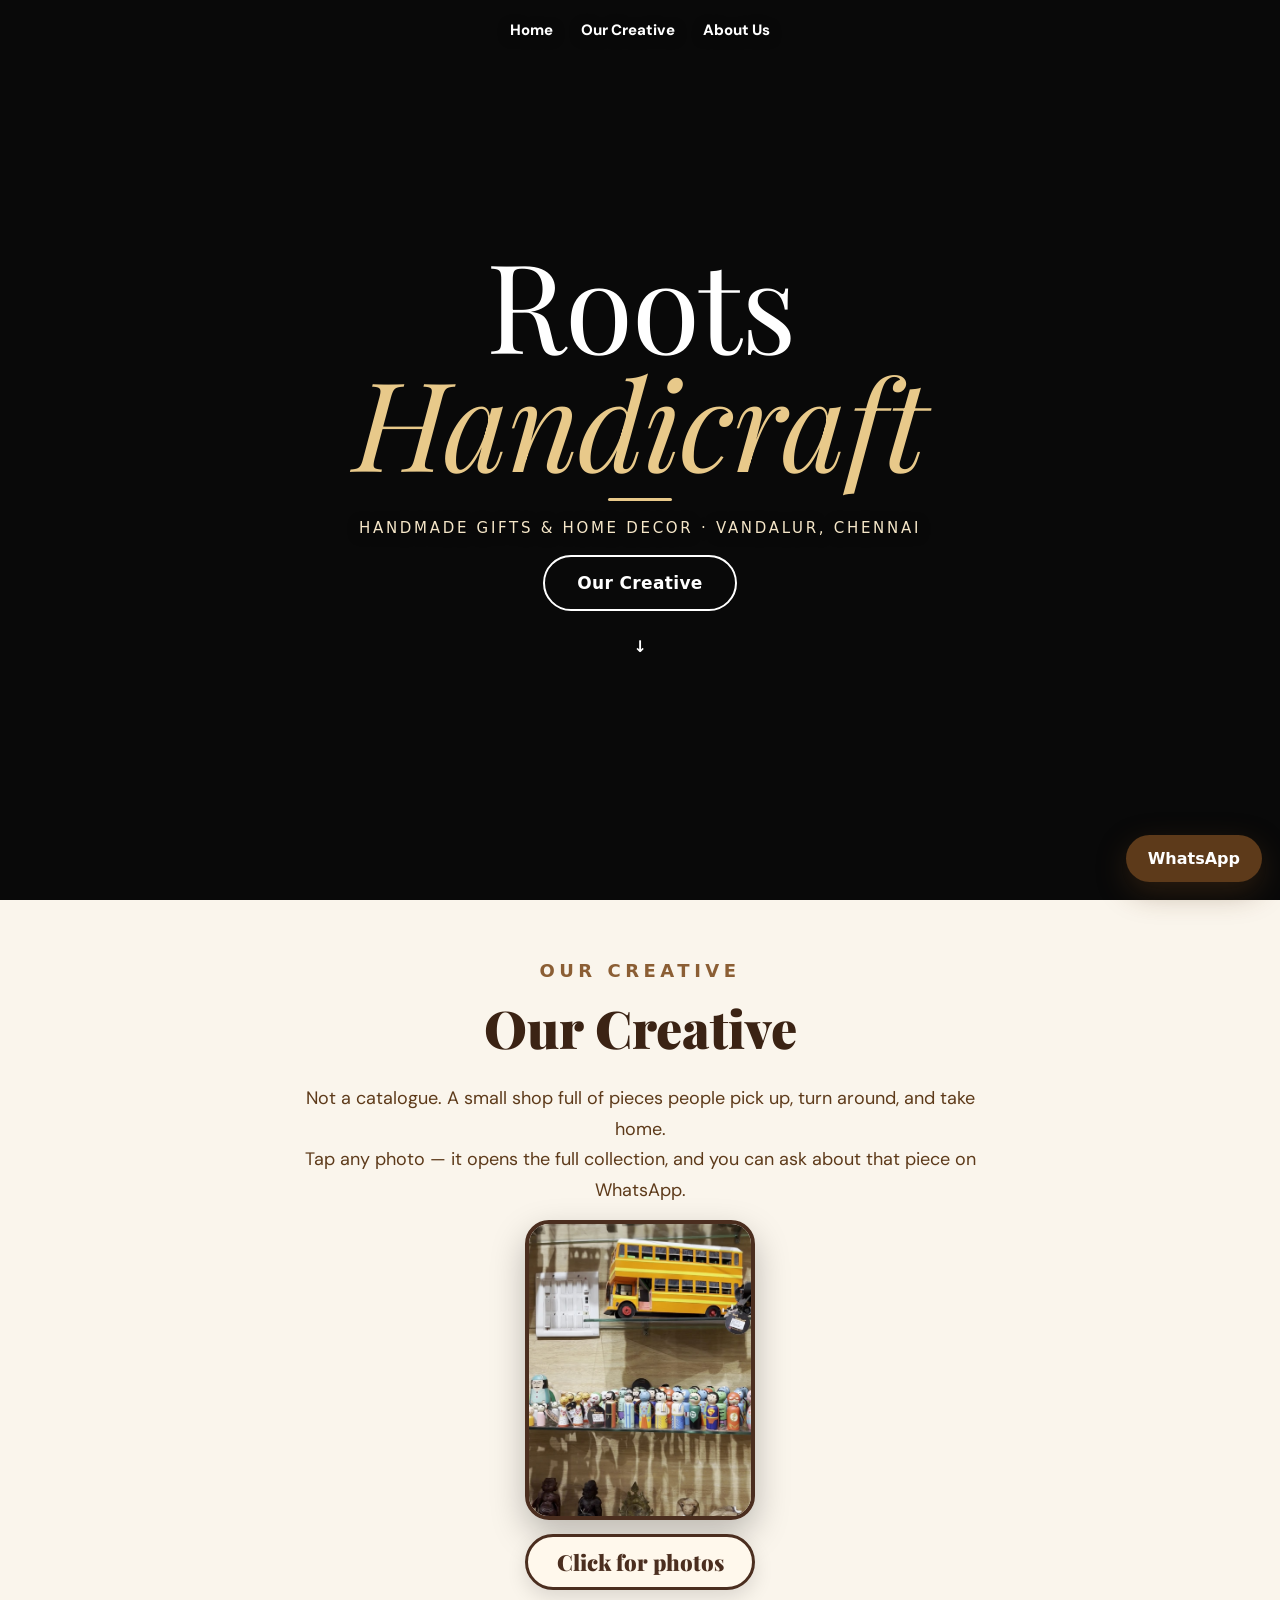
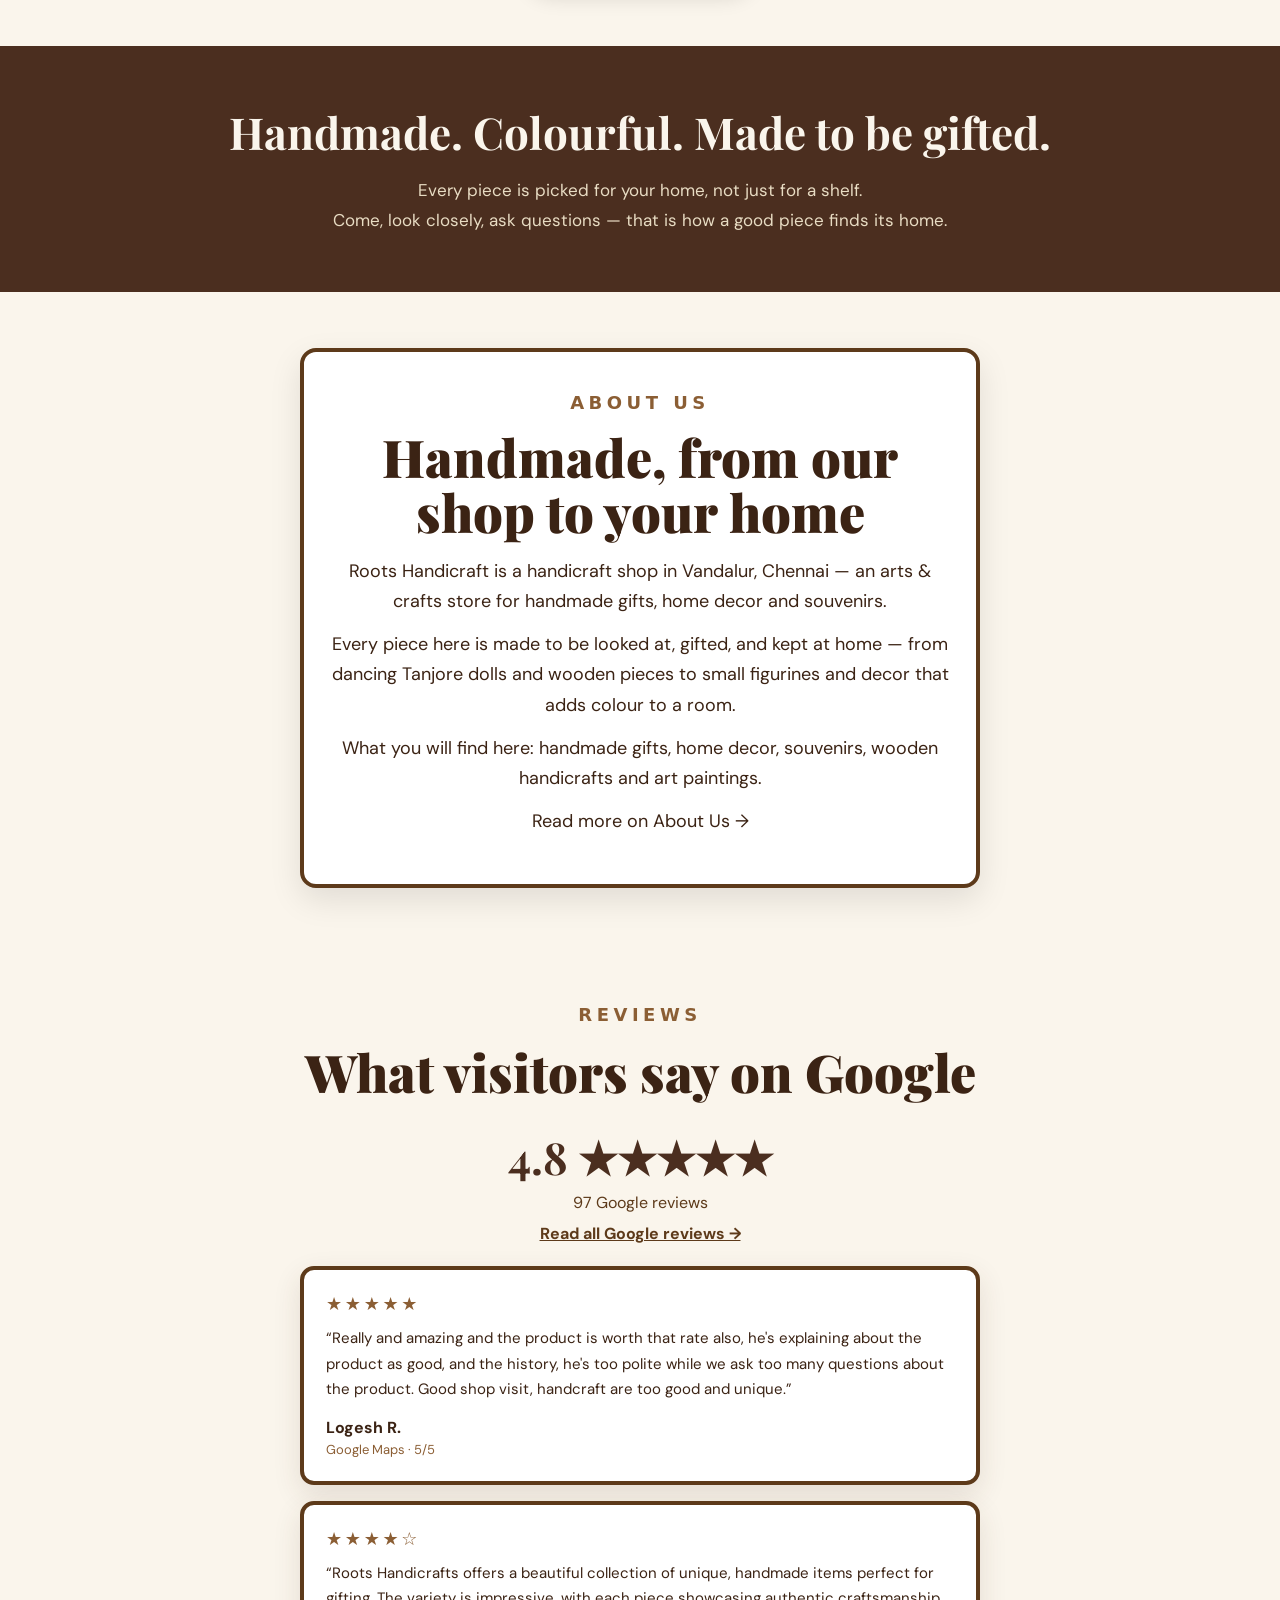
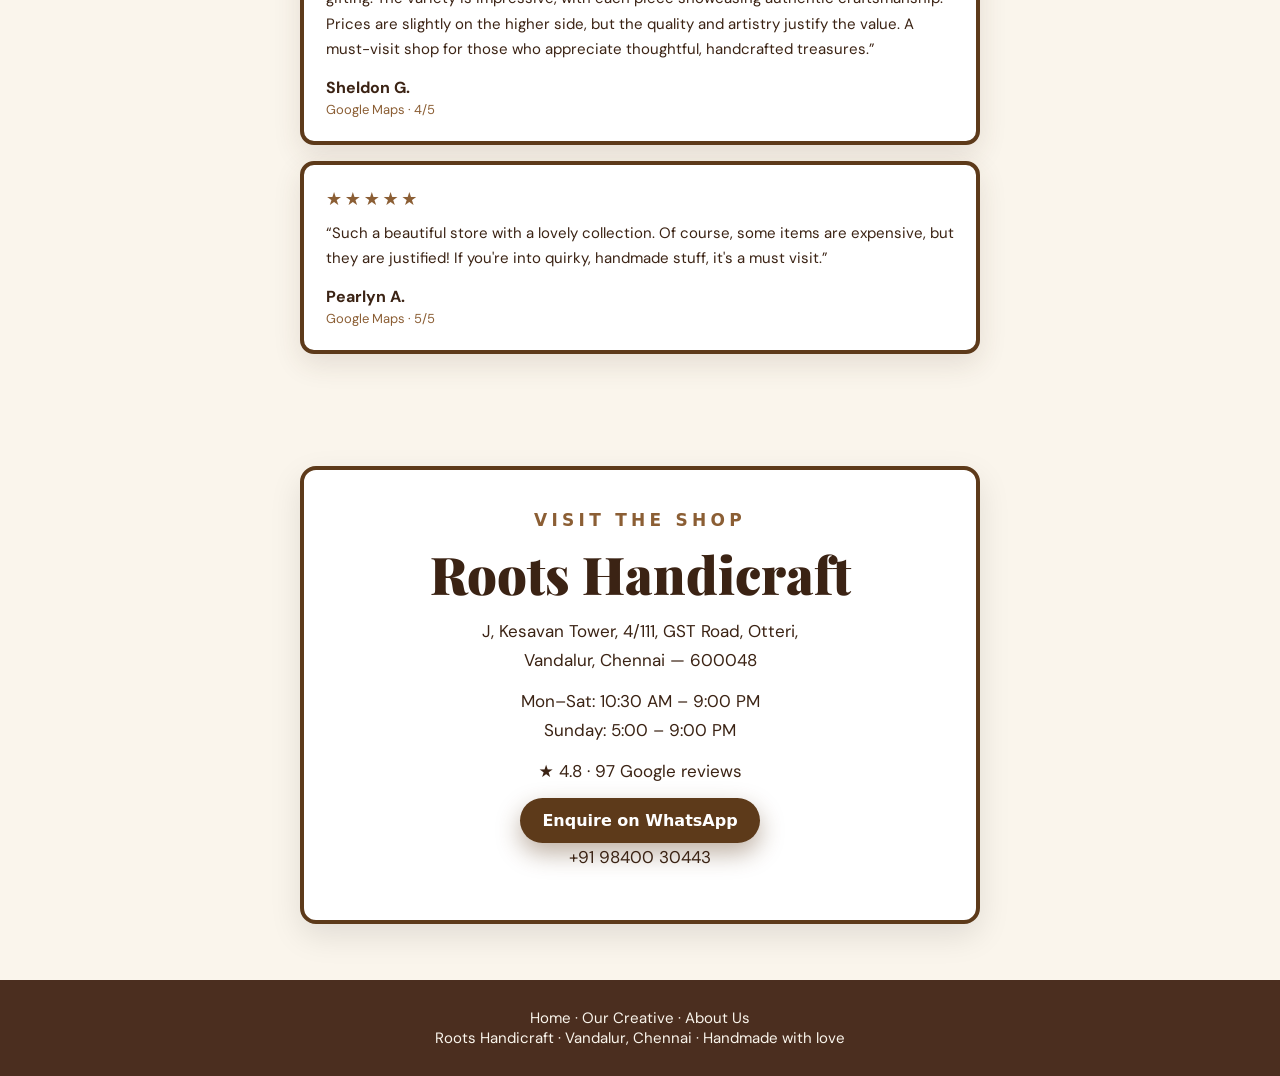
==== commit 5b0a026d: "Spider web Our Creative: superhero doll first, click to web out photos, click again back" ====
--- a/index.html
+++ b/index.html
@@ -31,7 +31,14 @@
       <p class="section-kicker">Our Creative</p>
       <h2>Our Creative</h2>
       <p class="section-intro">Not a catalogue. A small shop full of pieces people pick up, turn around, and take home.<br>Tap any photo — it opens the full collection, and you can ask about that piece on WhatsApp.</p>
-      <div class="grid frame-grid">
+      <div class="spider-stage" id="spiderStage">
+      <svg class="web-svg" id="webSvg" aria-hidden="true"></svg>
+      <button class="spider-btn" id="spiderBtn" type="button" aria-expanded="false" aria-controls="webWrap">
+        <img class="spider-img" src="assets/img/shop-31.jpg" alt="Red superhero peg doll from our shop">
+        <span class="spider-label" id="spiderLabel">Click for photos</span>
+      </button>
+      <div class="web-wrap" id="webWrap" hidden>
+      <div class="grid frame-grid web-grid">
         <a class="fcard" href="collection.html"><img src="assets/img/tanjore-doll-home.webp" alt="Tanjore Doll" loading="eager"><span><b>Tanjore Doll</b><i>A Tamil Nadu classic for your living room</i></span></a>
         <a class="fcard" href="collection.html"><img src="assets/img/birdhouse-home.webp" alt="Wooden Birdhouse" loading="eager"><span><b>Wooden Birdhouse</b><i>Wooden, warm, and made to be noticed</i></span></a>
         <a class="fcard" href="collection.html"><img src="assets/img/pea-pod-home.webp" alt="Pea Pod" loading="eager"><span><b>Pea Pod</b><i>A playful little smile for your shelf</i></span></a>
@@ -43,7 +50,9 @@
         <a class="fcard" href="collection.html"><img src="assets/img/shop-31.jpg" alt="Bus and Peg Dolls" loading="lazy"><span><b>Bus &amp; Peg Dolls</b><i>A colourful little world in wood</i></span></a>
         <a class="fcard" href="collection.html"><img src="assets/img/shop-32.jpg" alt="Fish Bowl and Turtle" loading="lazy"><span><b>Fish Bowl &amp; Turtle</b><i>Calm, glassy, and lovely in any corner</i></span></a>
       </div>
-      <p class="frame-note">Tap any photo to open Our Creative</p>
+      <p class="frame-note">Tap any photo to open Our Creative · Click the superhero again to come back to him</p>
+      </div>
+      </div>
     </section>
 
     <section class="brown-band reveal">
--- a/style.css
+++ b/style.css
@@ -58,13 +58,13 @@
 .topbar{position:sticky;top:0;z-index:10;background:#4b2e1f;color:#fff;display:flex;align-items:center;justify-content:space-between;gap:12px;padding:16px 20px;box-shadow:0 8px 24px rgba(233,30,140,.3)}
 .topbar h2{font-weight:900;font-size:22px;letter-spacing:.04em;text-transform:uppercase}
 .back,.page-label{font-family:system-ui,sans-serif;font-size:14px;font-weight:700}
-.grid{max-width:1150px;margin:0 auto;padding:28px 20px;display:grid;grid-template-columns:repeat(auto-fill,minmax(240px,1fr));gap:22px}
+.grid{max-width:1150px;margin:0 auto;padding:6px;display:grid;grid-template-columns:repeat(auto-fill,minmax(240px,1fr));gap:6px;background:#4b2e1f;border:4px solid #4b2e1f;border-radius:14px}
 .preview-grid{padding:0 0 32px}
-.card{background:#fff;border-radius:20px;overflow:hidden;box-shadow:0 10px 30px rgba(0,0,0,.12);cursor:pointer;transition:transform .25s,box-shadow .25s}
-.card{position:relative}.card:hover{transform:translateY(-10px) scale(1.04);box-shadow:0 24px 44px rgba(0,0,0,.28);z-index:5}
-.card img{width:100%;height:300px;object-fit:contain;background:#faf5ec;display:block;transition:transform .45s ease}
+.card{background:#4b2e1f;border-radius:0;overflow:hidden;box-shadow:none;cursor:pointer;transition:transform .25s}
+.card{position:relative}.card:hover{transform:none;box-shadow:none;z-index:5}
+.card img{width:100%;height:300px;object-fit:contain;background:#3b2314;display:block;transition:transform .45s ease}
 .card:hover img{transform:scale(1.04)}
-.card figcaption,.card span{display:block;padding:15px;text-align:center;font-size:18px;font-weight:700}
+.card figcaption,.card span{display:block;padding:15px;text-align:center;font-size:18px;font-weight:700;color:#fff8ec}
 .pop{animation:popin .6s cubic-bezier(.2,.9,.3,1.4) both}
 .pop:nth-child(2){animation-delay:.1s}.pop:nth-child(3){animation-delay:.2s}.pop:nth-child(4){animation-delay:.3s}
 @keyframes popin{from{opacity:0;transform:translateY(30px) scale(.92)}to{opacity:1;transform:translateY(0) scale(1)}}
@@ -116,8 +116,8 @@
   .section{padding:40px 14px}
   .section h2{font-size:28px}
   .section p{font-size:16px}
-  .grid{grid-template-columns:repeat(2,1fr);gap:12px;padding:16px 12px}
-  .card{border-radius:14px}
+  .grid{grid-template-columns:repeat(2,1fr);gap:6px;padding:6px}
+  .card{border-radius:0}
   .card img{height:220px}
   .card figcaption,.card span{padding:10px 6px;font-size:14px}
   .hstrip{gap:12px;padding:8px 2px 18px}
@@ -176,19 +176,19 @@
 }
 
 /* SIMPLE STRUCTURED FRAMES — below the hero */
-.frame-grid{grid-template-columns:repeat(3,1fr)}
-.fcard{background:#fff;padding:12px;border:4px solid #5d3a1a;border-radius:10px;box-shadow:0 8px 24px rgba(0,0,0,.10);transition:transform .3s ease,box-shadow .3s ease;overflow:hidden}
-.fcard:hover{transform:translateY(-5px);box-shadow:0 18px 36px rgba(0,0,0,.20)}
-.fcard img{width:100%;height:300px;object-fit:contain;background:#faf5ec;display:block;border-radius:4px;transition:transform .45s ease}
+.frame-grid{grid-template-columns:repeat(3,1fr);background:#4b2e1f;padding:6px;gap:6px;border:4px solid #4b2e1f;border-radius:14px}
+.fcard{background:#4b2e1f;padding:0 0 12px;border:none;border-radius:0;box-shadow:none;transition:transform .3s ease;overflow:hidden}
+.fcard:hover{transform:none;box-shadow:none}
+.fcard img{width:100%;height:300px;object-fit:contain;background:#3b2314;display:block;border-radius:0;transition:transform .45s ease}
 .fcard:hover img{transform:scale(1.04)}
-.fcard span{display:block;padding:14px 4px 4px;text-align:center;font-weight:700;font-size:17px}
+.fcard span{display:block;padding:14px 4px 4px;text-align:center;font-weight:700;font-size:17px;color:#fff8ec}
 .frame-note{text-align:center;font-size:15px;color:#666;margin-top:8px}
 .frame-box{background:#fff;border:4px solid #5d3a1a;border-radius:16px;box-shadow:0 12px 32px rgba(0,0,0,.10);max-width:680px;margin:0 auto;padding:36px 24px;text-align:center}
 .frame-box h2{margin-bottom:16px}
 .frame-box p{line-height:1.7;margin-bottom:12px;font-size:17px}
 @media(max-width:640px){
   .frame-grid{grid-template-columns:repeat(2,1fr)}
-  .fcard{padding:8px}
+  .fcard{padding:0 0 10px}
   .fcard img{height:220px}
   .fcard span{padding:10px 4px 2px;font-size:14px}
   .frame-box{padding:28px 16px}
@@ -218,7 +218,7 @@
 .brown-band h2{font-family:'Playfair Display',Georgia,serif;font-size:clamp(28px,4.5vw,44px);margin-bottom:14px}
 .brown-band p{line-height:1.8;font-size:17px;color:#e8dcc3}
 .fcard span b{display:block;font-size:17px}
-.fcard span i{display:block;font-size:13px;font-style:normal;color:#8b5e34;margin-top:4px;line-height:1.4}
+.fcard span i{display:block;font-size:13px;font-style:normal;color:#e8c98a;margin-top:4px;line-height:1.4}
 .review-big{text-align:center;margin-bottom:22px}
 .review-big strong{display:block;font-family:'Playfair Display',Georgia,serif;font-size:44px;color:#4b2e1f}
 .review-big span{display:block;font-size:16px;color:#5d3a1a;margin:6px 0 10px}
@@ -233,3 +233,29 @@
   .review-grid{grid-template-columns:1fr}
   .brown-band{padding:40px 16px}
 }
+
+/* Spider web Our Creative: doll first, web out on click, back on second click */
+.spider-stage{text-align:center;position:relative}
+.spider-btn{background:none;border:none;cursor:pointer;padding:0;margin:0 auto;display:block;position:relative;z-index:4}
+.spider-img{width:230px;height:300px;object-fit:cover;object-position:93% 62%;display:block;border:4px solid #4b2e1f;border-radius:24px;box-shadow:0 14px 34px rgba(0,0,0,.25);transition:width .45s ease,height .45s ease,transform .45s ease}
+.spider-btn:hover .spider-img{transform:scale(1.04)}
+.spider-label{display:block;margin-top:14px;font-family:"Playfair Display",serif;font-weight:900;font-size:22px;color:#4b2e1f;background:#fff8ec;border:3px solid #4b2e1f;border-radius:999px;padding:10px 22px;box-shadow:0 8px 20px rgba(0,0,0,.12)}
+.spider-stage.open .spider-img{width:96px;height:120px;border-radius:16px}
+.spider-stage.open .spider-label{font-size:16px;padding:8px 18px}
+.web-wrap{position:relative;margin-top:20px}
+.web-svg{position:absolute;inset:0;width:100%;height:100%;pointer-events:none;z-index:3;overflow:visible}
+.web-svg line{stroke:#5d3a1a;stroke-width:2.5;opacity:.75;stroke-linecap:round}
+.web-grid{position:relative;z-index:1}
+.spider-stage.open .web-grid .fcard{animation:webPop .55s ease backwards}
+.spider-stage.open .web-grid .fcard:nth-child(1){animation-delay:.02s;transform:rotate(-2deg)}
+.spider-stage.open .web-grid .fcard:nth-child(2){animation-delay:.10s;transform:rotate(1.5deg)}
+.spider-stage.open .web-grid .fcard:nth-child(3){animation-delay:.18s;transform:rotate(-1deg)}
+.spider-stage.open .web-grid .fcard:nth-child(4){animation-delay:.26s;transform:rotate(2deg)}
+.spider-stage.open .web-grid .fcard:nth-child(5){animation-delay:.34s;transform:rotate(-1.5deg)}
+.spider-stage.open .web-grid .fcard:nth-child(6){animation-delay:.42s;transform:rotate(1deg)}
+.spider-stage.open .web-grid .fcard:nth-child(7){animation-delay:.50s;transform:rotate(-2.5deg)}
+.spider-stage.open .web-grid .fcard:nth-child(8){animation-delay:.58s;transform:rotate(2deg)}
+.spider-stage.open .web-grid .fcard:nth-child(9){animation-delay:.66s;transform:rotate(-1deg)}
+.spider-stage.open .web-grid .fcard:nth-child(10){animation-delay:.74s;transform:rotate(1.5deg)}
+@keyframes webPop{from{opacity:0;transform:scale(.6) rotate(0deg)}to{opacity:1;transform:scale(1)}}
+@media(max-width:640px){.spider-img{width:190px;height:250px}.spider-stage.open .spider-img{width:80px;height:100px}}
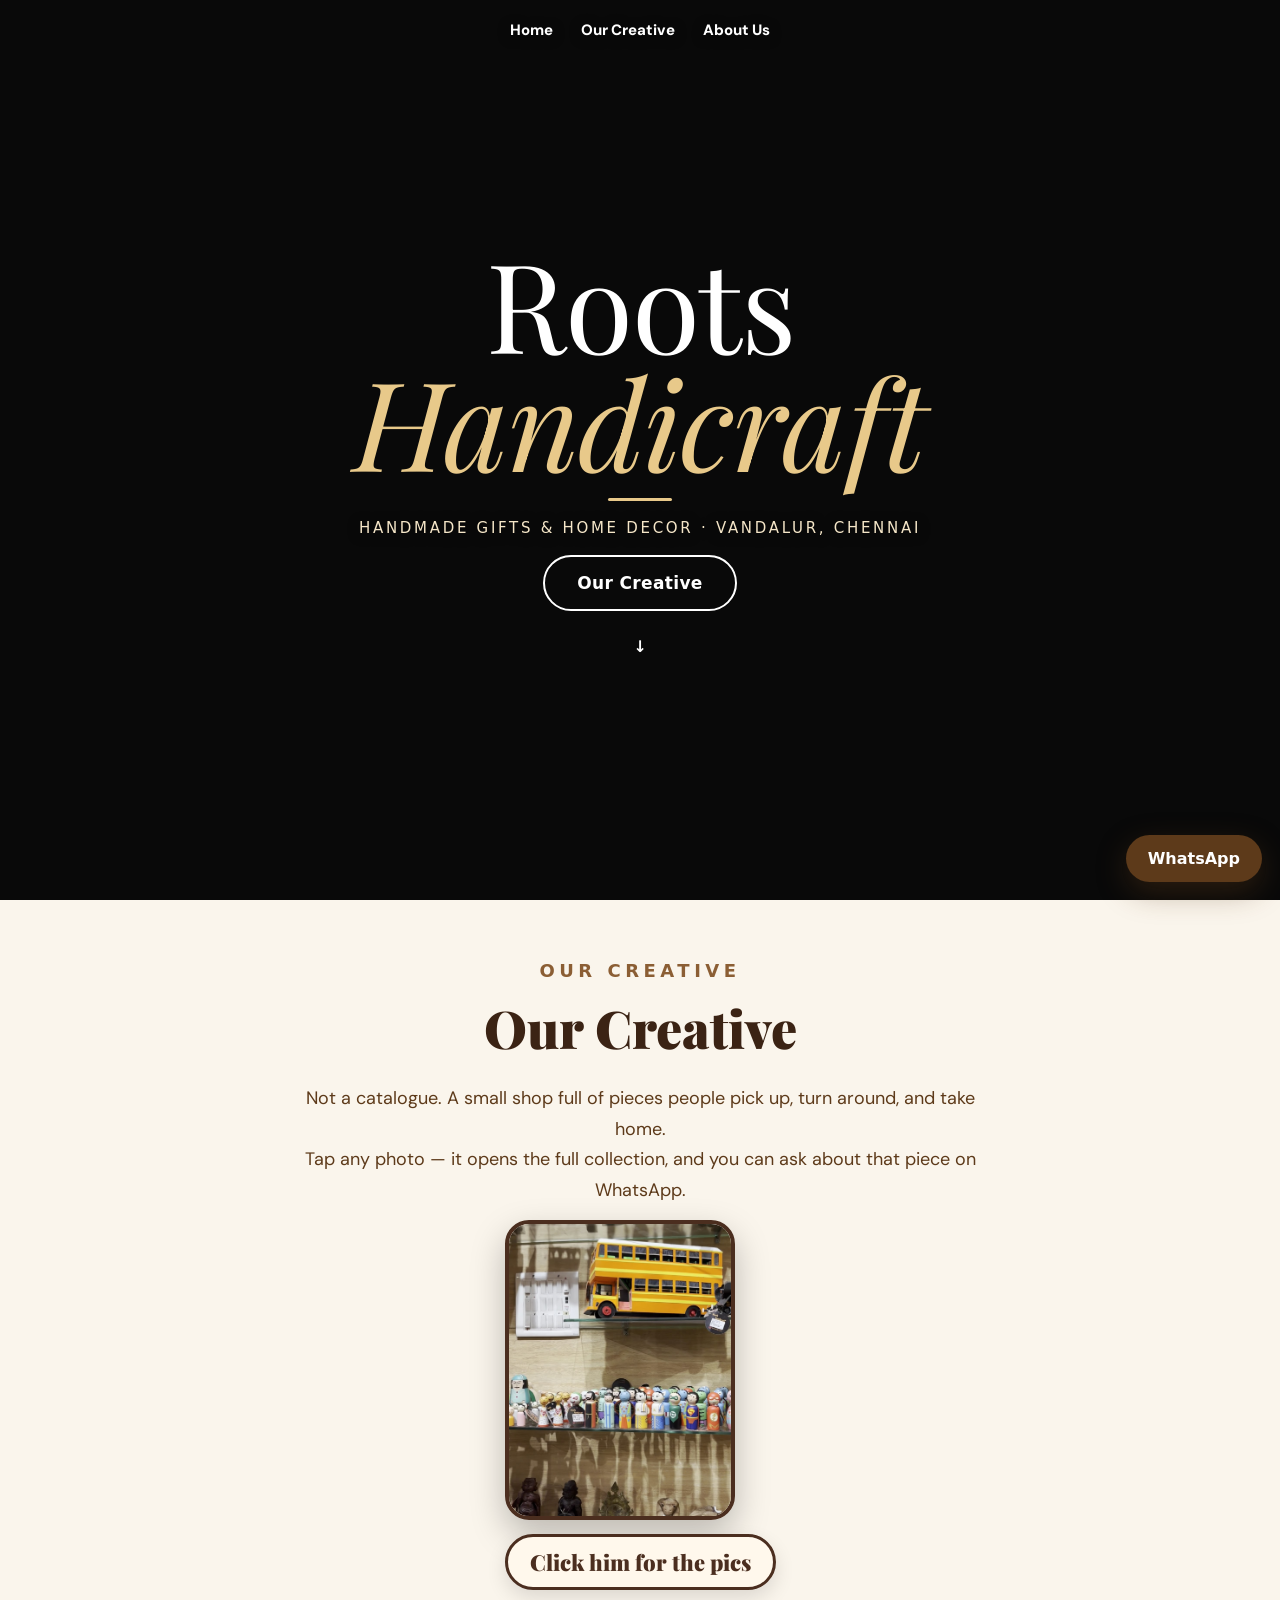
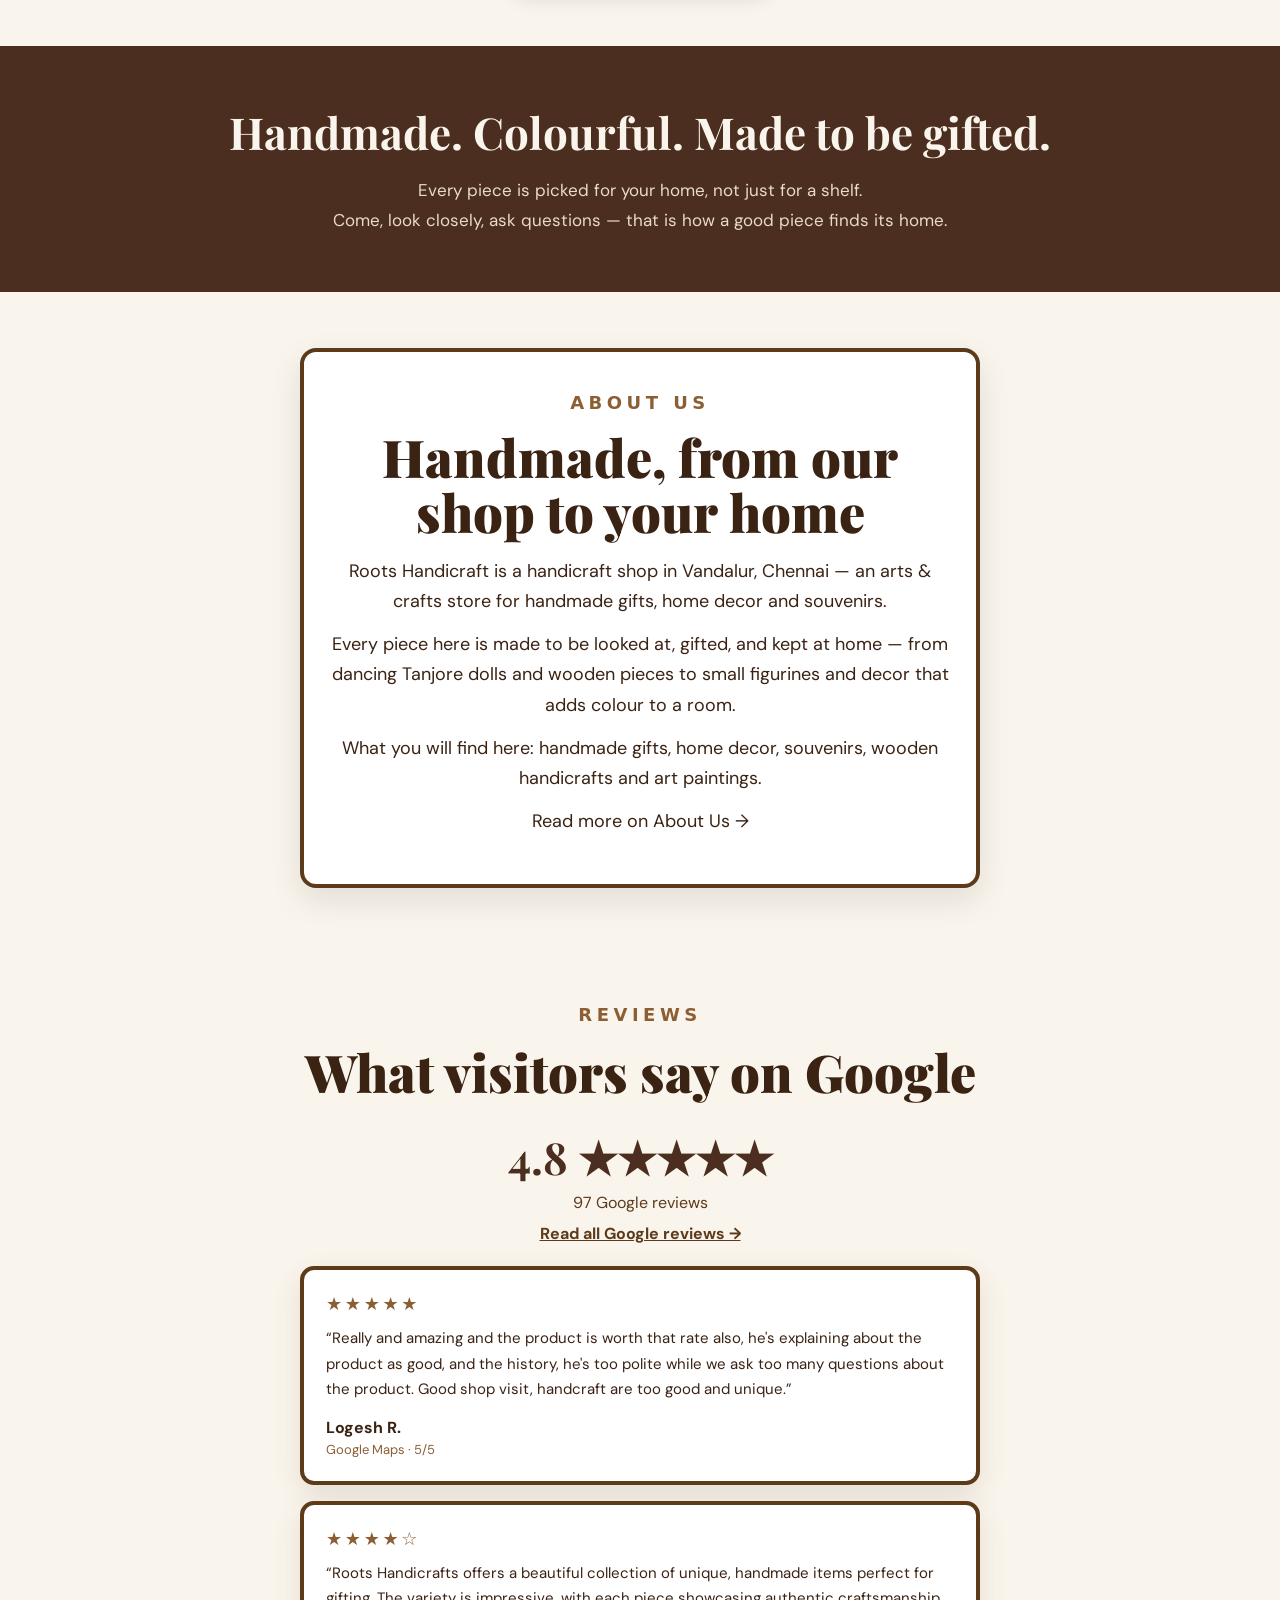
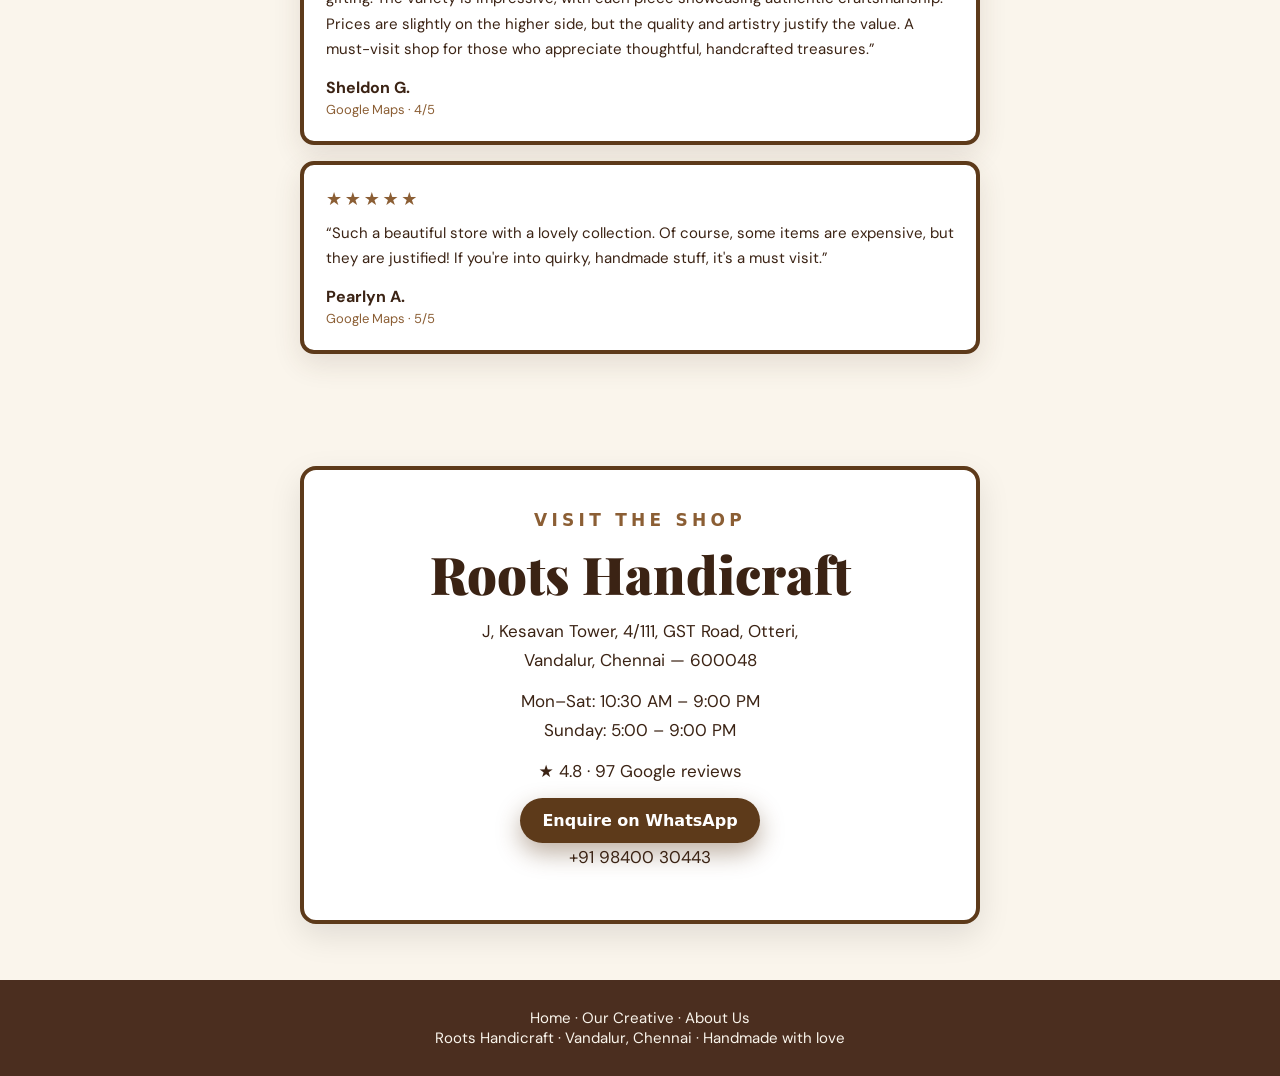
==== commit e18b8462: "Doll standing animation, Click him for the pics, web photos separate no brown bg" ====
--- a/index.html
+++ b/index.html
@@ -35,7 +35,7 @@
       <svg class="web-svg" id="webSvg" aria-hidden="true"></svg>
       <button class="spider-btn" id="spiderBtn" type="button" aria-expanded="false" aria-controls="webWrap">
         <img class="spider-img" src="assets/img/shop-31.jpg" alt="Red superhero peg doll from our shop">
-        <span class="spider-label" id="spiderLabel">Click for photos</span>
+        <span class="spider-label" id="spiderLabel">Click him for the pics</span>
       </button>
       <div class="web-wrap" id="webWrap" hidden>
       <div class="grid frame-grid web-grid">
@@ -50,7 +50,7 @@
         <a class="fcard" href="collection.html"><img src="assets/img/shop-31.jpg" alt="Bus and Peg Dolls" loading="lazy"><span><b>Bus &amp; Peg Dolls</b><i>A colourful little world in wood</i></span></a>
         <a class="fcard" href="collection.html"><img src="assets/img/shop-32.jpg" alt="Fish Bowl and Turtle" loading="lazy"><span><b>Fish Bowl &amp; Turtle</b><i>Calm, glassy, and lovely in any corner</i></span></a>
       </div>
-      <p class="frame-note">Tap any photo to open Our Creative · Click the superhero again to come back to him</p>
+      <p class="frame-note">Tap any photo to open Our Creative · Click him again to come back</p>
       </div>
       </div>
     </section>
--- a/style.css
+++ b/style.css
@@ -259,3 +259,14 @@
 .spider-stage.open .web-grid .fcard:nth-child(10){animation-delay:.74s;transform:rotate(1.5deg)}
 @keyframes webPop{from{opacity:0;transform:scale(.6) rotate(0deg)}to{opacity:1;transform:scale(1)}}
 @media(max-width:640px){.spider-img{width:190px;height:250px}.spider-stage.open .spider-img{width:80px;height:100px}}
+
+/* Doll stands and bounces gently; web photos are separate, no brown background here */
+.spider-img{animation:dollStand 2.4s ease-in-out infinite}
+@keyframes dollStand{0%,100%{transform:translateY(0) rotate(-1deg)}50%{transform:translateY(-10px) rotate(1.5deg)}}
+.spider-stage.open .spider-img{animation:dollStandSmall 2.4s ease-in-out infinite}
+@keyframes dollStandSmall{0%,100%{transform:translateY(0) rotate(-1deg)}50%{transform:translateY(-5px) rotate(1.5deg)}}
+.web-grid{background:none!important;border:none!important;padding:0!important;gap:20px!important}
+.web-grid .fcard{background:#fff!important;border:4px solid #5d3a1a!important;border-radius:10px!important;padding:12px!important;box-shadow:0 8px 24px rgba(0,0,0,.10)!important}
+.web-grid .fcard img{background:#fff!important}
+.web-grid .fcard span{color:#3b2314!important}
+.web-grid .fcard span i{color:#8b5e34!important}
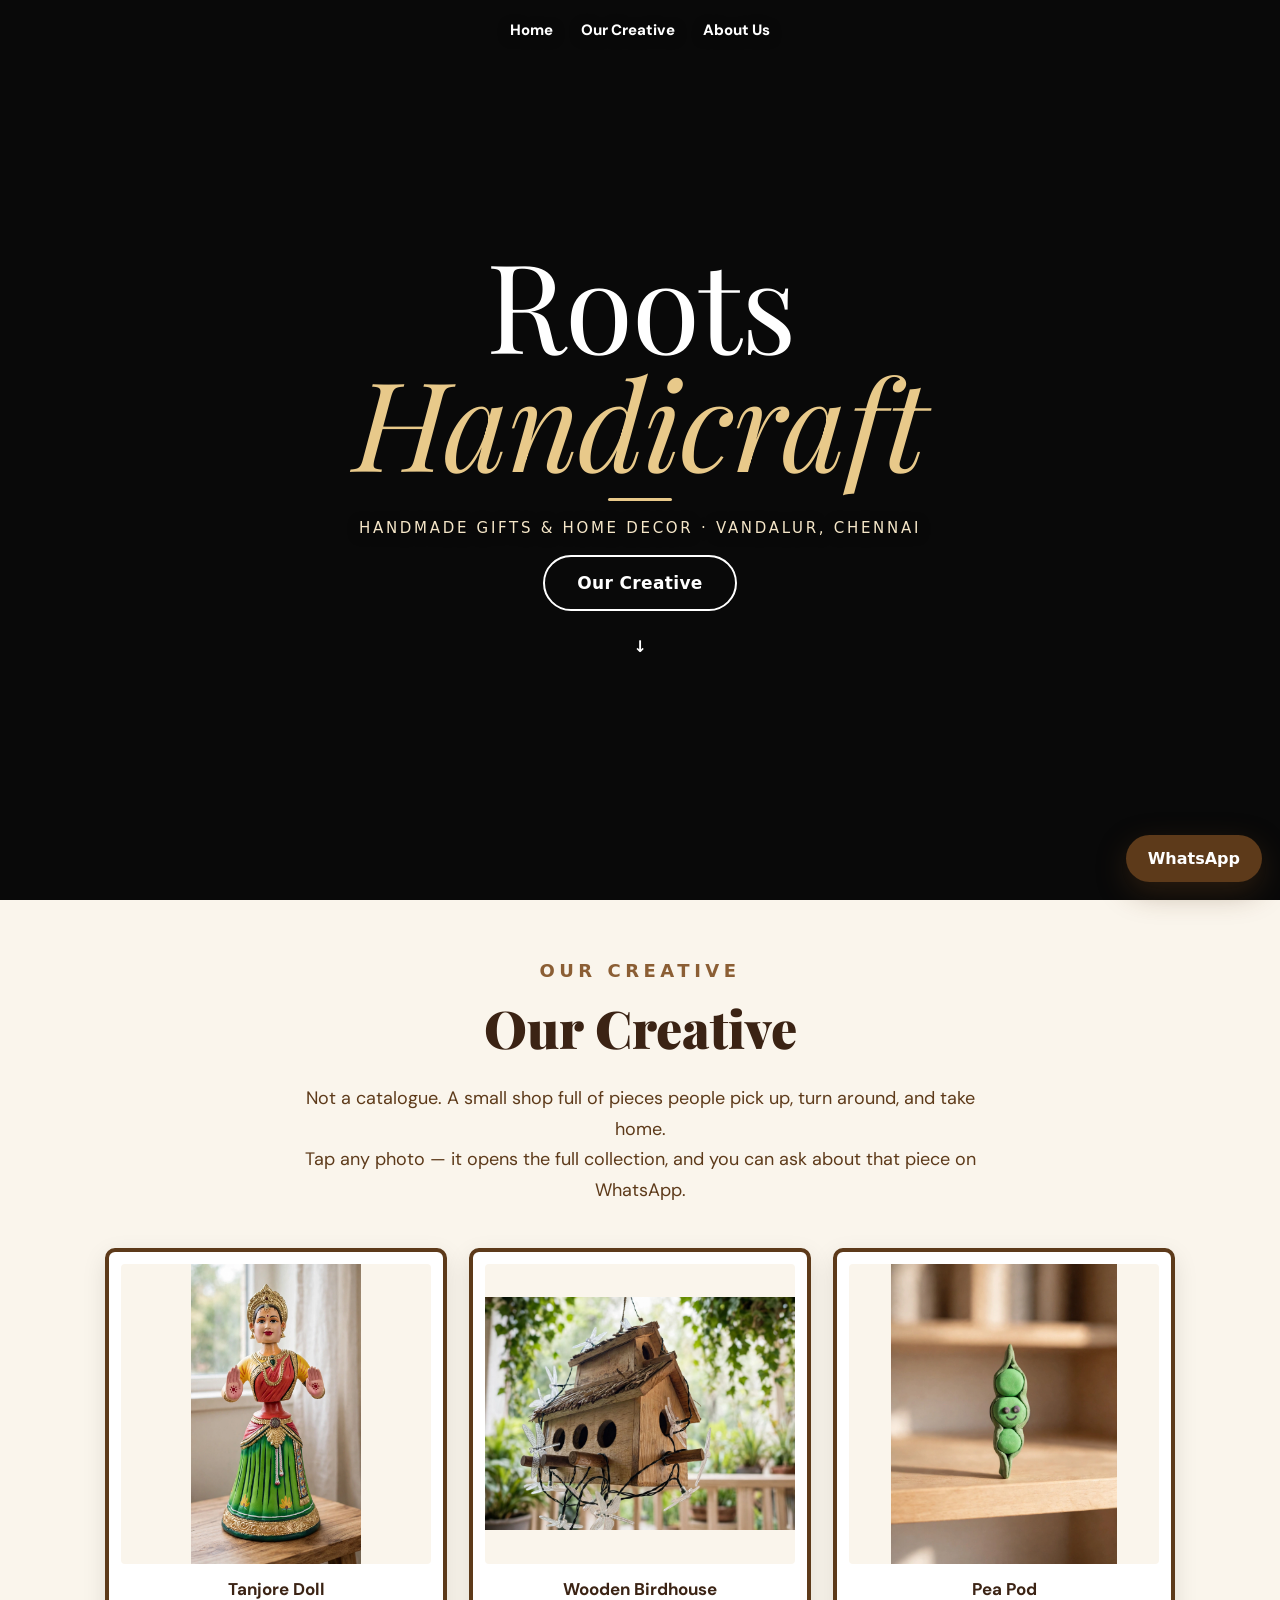
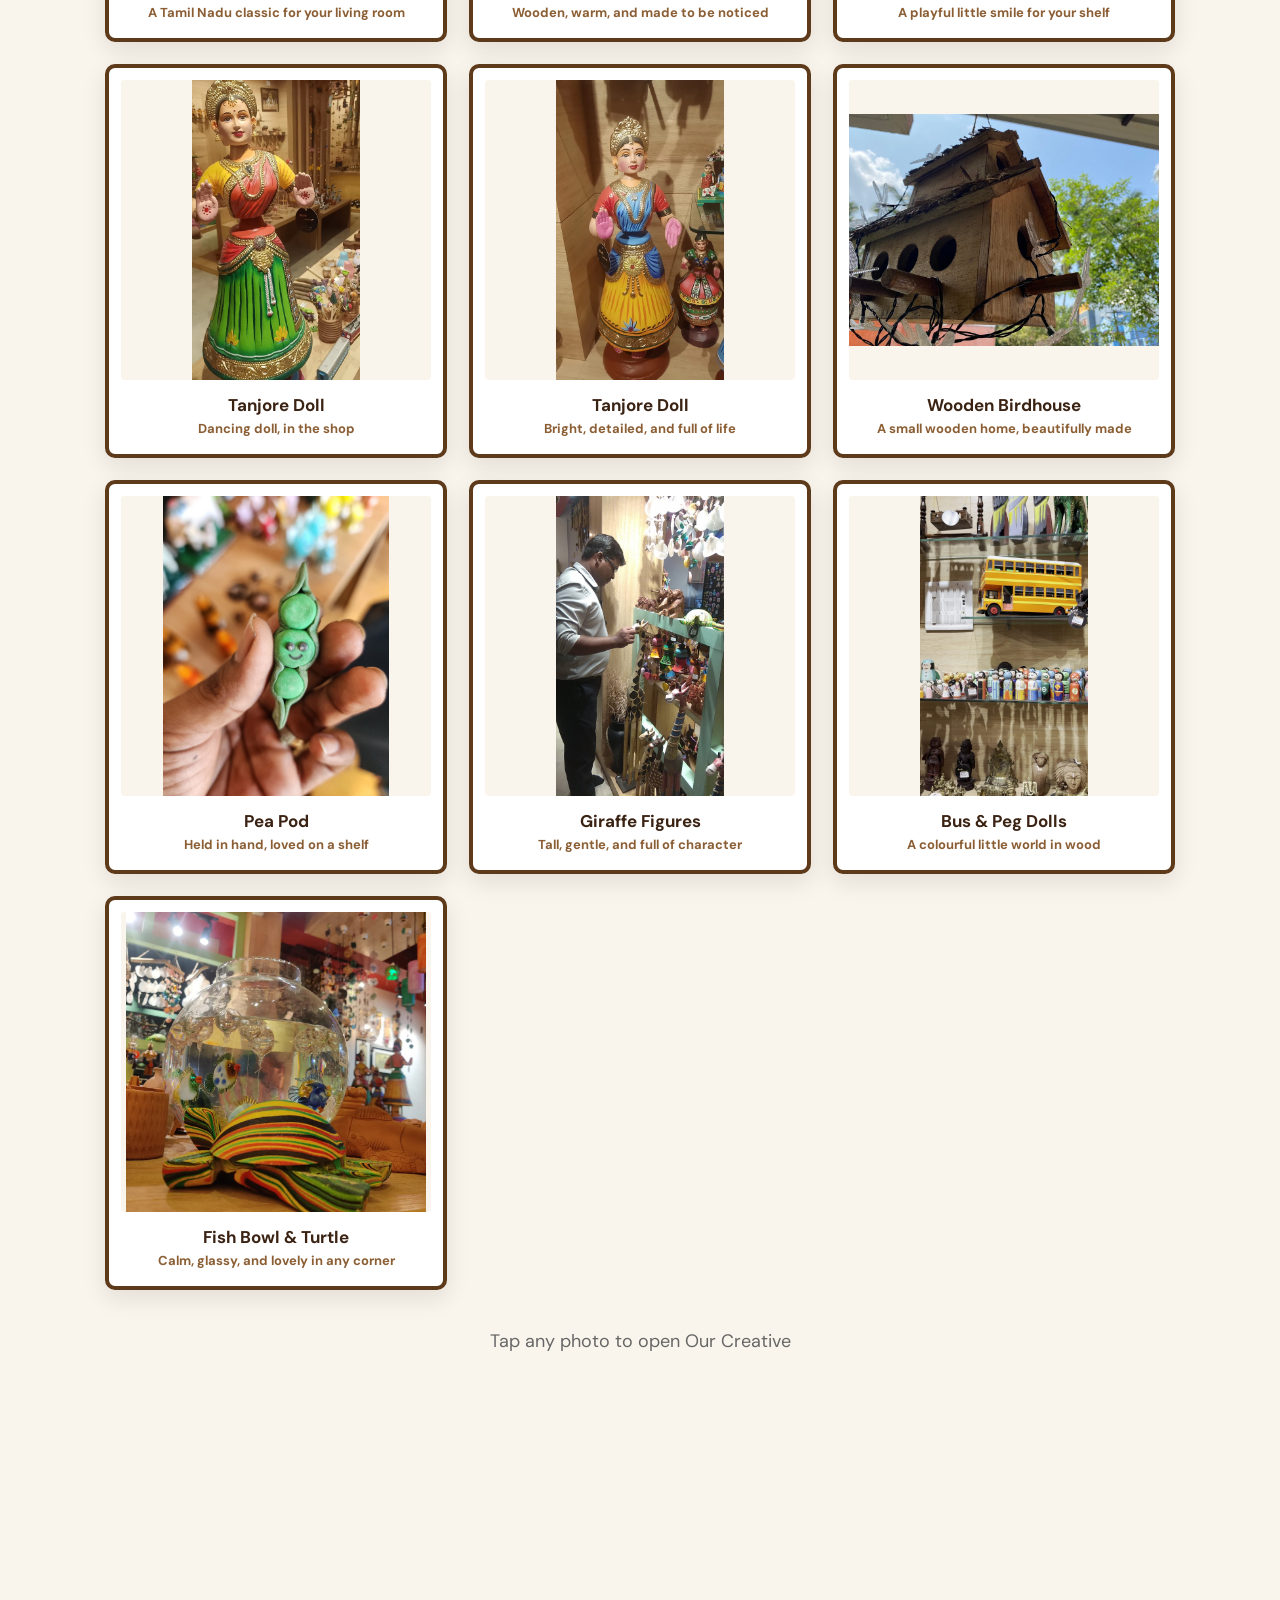
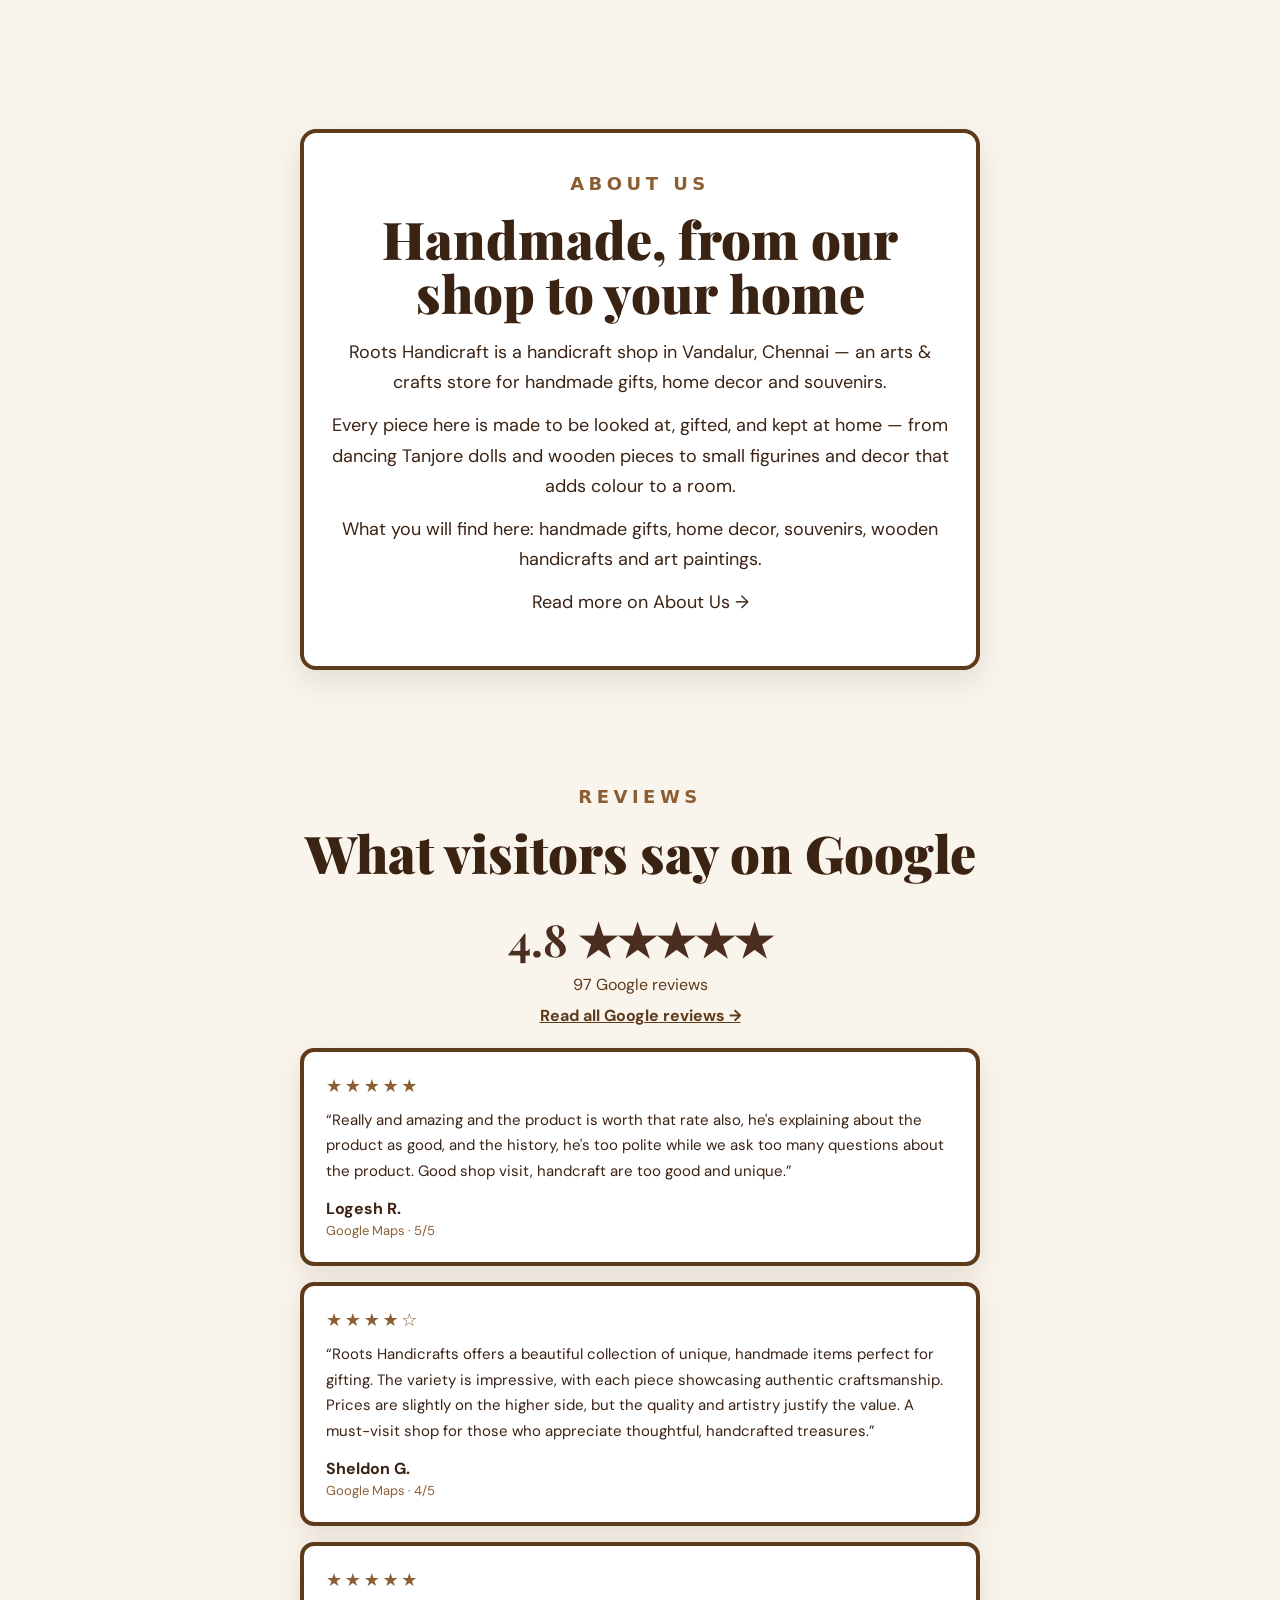
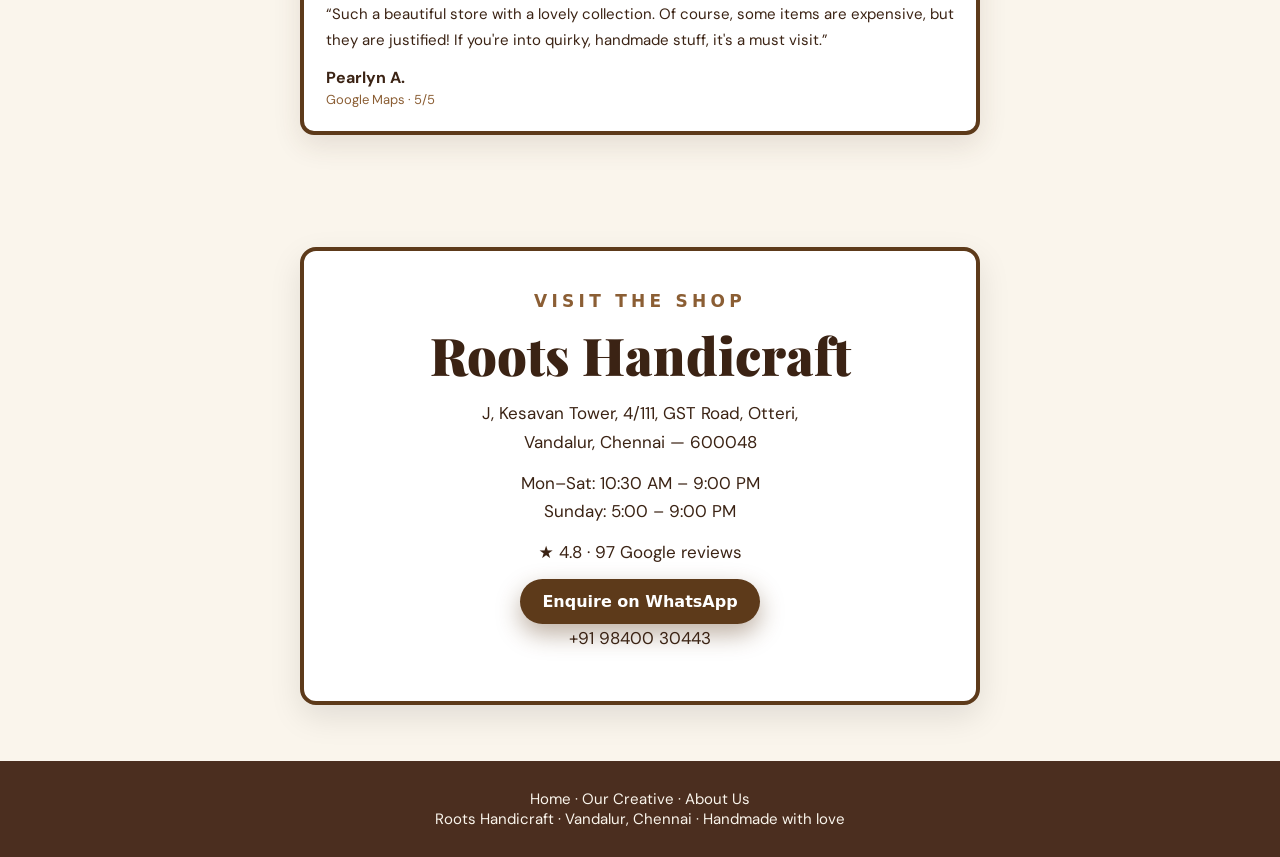
==== commit e3480cc8: "Rollback to old boxes style (pre-web 519ea9 state)" ====
--- a/index.html
+++ b/index.html
@@ -31,14 +31,7 @@
       <p class="section-kicker">Our Creative</p>
       <h2>Our Creative</h2>
       <p class="section-intro">Not a catalogue. A small shop full of pieces people pick up, turn around, and take home.<br>Tap any photo — it opens the full collection, and you can ask about that piece on WhatsApp.</p>
-      <div class="spider-stage" id="spiderStage">
-      <svg class="web-svg" id="webSvg" aria-hidden="true"></svg>
-      <button class="spider-btn" id="spiderBtn" type="button" aria-expanded="false" aria-controls="webWrap">
-        <img class="spider-img" src="assets/img/shop-31.jpg" alt="Red superhero peg doll from our shop">
-        <span class="spider-label" id="spiderLabel">Click him for the pics</span>
-      </button>
-      <div class="web-wrap" id="webWrap" hidden>
-      <div class="grid frame-grid web-grid">
+      <div class="grid frame-grid">
         <a class="fcard" href="collection.html"><img src="assets/img/tanjore-doll-home.webp" alt="Tanjore Doll" loading="eager"><span><b>Tanjore Doll</b><i>A Tamil Nadu classic for your living room</i></span></a>
         <a class="fcard" href="collection.html"><img src="assets/img/birdhouse-home.webp" alt="Wooden Birdhouse" loading="eager"><span><b>Wooden Birdhouse</b><i>Wooden, warm, and made to be noticed</i></span></a>
         <a class="fcard" href="collection.html"><img src="assets/img/pea-pod-home.webp" alt="Pea Pod" loading="eager"><span><b>Pea Pod</b><i>A playful little smile for your shelf</i></span></a>
@@ -50,9 +43,7 @@
         <a class="fcard" href="collection.html"><img src="assets/img/shop-31.jpg" alt="Bus and Peg Dolls" loading="lazy"><span><b>Bus &amp; Peg Dolls</b><i>A colourful little world in wood</i></span></a>
         <a class="fcard" href="collection.html"><img src="assets/img/shop-32.jpg" alt="Fish Bowl and Turtle" loading="lazy"><span><b>Fish Bowl &amp; Turtle</b><i>Calm, glassy, and lovely in any corner</i></span></a>
       </div>
-      <p class="frame-note">Tap any photo to open Our Creative · Click him again to come back</p>
-      </div>
-      </div>
+      <p class="frame-note">Tap any photo to open Our Creative</p>
     </section>
 
     <section class="brown-band reveal">
--- a/style.css
+++ b/style.css
@@ -58,13 +58,13 @@
 .topbar{position:sticky;top:0;z-index:10;background:#4b2e1f;color:#fff;display:flex;align-items:center;justify-content:space-between;gap:12px;padding:16px 20px;box-shadow:0 8px 24px rgba(233,30,140,.3)}
 .topbar h2{font-weight:900;font-size:22px;letter-spacing:.04em;text-transform:uppercase}
 .back,.page-label{font-family:system-ui,sans-serif;font-size:14px;font-weight:700}
-.grid{max-width:1150px;margin:0 auto;padding:6px;display:grid;grid-template-columns:repeat(auto-fill,minmax(240px,1fr));gap:6px;background:#4b2e1f;border:4px solid #4b2e1f;border-radius:14px}
+.grid{max-width:1150px;margin:0 auto;padding:28px 20px;display:grid;grid-template-columns:repeat(auto-fill,minmax(240px,1fr));gap:22px}
 .preview-grid{padding:0 0 32px}
-.card{background:#4b2e1f;border-radius:0;overflow:hidden;box-shadow:none;cursor:pointer;transition:transform .25s}
-.card{position:relative}.card:hover{transform:none;box-shadow:none;z-index:5}
-.card img{width:100%;height:300px;object-fit:contain;background:#3b2314;display:block;transition:transform .45s ease}
+.card{background:#fff;border-radius:20px;overflow:hidden;box-shadow:0 10px 30px rgba(0,0,0,.12);cursor:pointer;transition:transform .25s,box-shadow .25s}
+.card{position:relative}.card:hover{transform:translateY(-10px) scale(1.04);box-shadow:0 24px 44px rgba(0,0,0,.28);z-index:5}
+.card img{width:100%;height:300px;object-fit:contain;background:#faf5ec;display:block;transition:transform .45s ease}
 .card:hover img{transform:scale(1.04)}
-.card figcaption,.card span{display:block;padding:15px;text-align:center;font-size:18px;font-weight:700;color:#fff8ec}
+.card figcaption,.card span{display:block;padding:15px;text-align:center;font-size:18px;font-weight:700}
 .pop{animation:popin .6s cubic-bezier(.2,.9,.3,1.4) both}
 .pop:nth-child(2){animation-delay:.1s}.pop:nth-child(3){animation-delay:.2s}.pop:nth-child(4){animation-delay:.3s}
 @keyframes popin{from{opacity:0;transform:translateY(30px) scale(.92)}to{opacity:1;transform:translateY(0) scale(1)}}
@@ -116,8 +116,8 @@
   .section{padding:40px 14px}
   .section h2{font-size:28px}
   .section p{font-size:16px}
-  .grid{grid-template-columns:repeat(2,1fr);gap:6px;padding:6px}
-  .card{border-radius:0}
+  .grid{grid-template-columns:repeat(2,1fr);gap:12px;padding:16px 12px}
+  .card{border-radius:14px}
   .card img{height:220px}
   .card figcaption,.card span{padding:10px 6px;font-size:14px}
   .hstrip{gap:12px;padding:8px 2px 18px}
@@ -176,19 +176,19 @@
 }
 
 /* SIMPLE STRUCTURED FRAMES — below the hero */
-.frame-grid{grid-template-columns:repeat(3,1fr);background:#4b2e1f;padding:6px;gap:6px;border:4px solid #4b2e1f;border-radius:14px}
-.fcard{background:#4b2e1f;padding:0 0 12px;border:none;border-radius:0;box-shadow:none;transition:transform .3s ease;overflow:hidden}
-.fcard:hover{transform:none;box-shadow:none}
-.fcard img{width:100%;height:300px;object-fit:contain;background:#3b2314;display:block;border-radius:0;transition:transform .45s ease}
+.frame-grid{grid-template-columns:repeat(3,1fr)}
+.fcard{background:#fff;padding:12px;border:4px solid #5d3a1a;border-radius:10px;box-shadow:0 8px 24px rgba(0,0,0,.10);transition:transform .3s ease,box-shadow .3s ease;overflow:hidden}
+.fcard:hover{transform:translateY(-5px);box-shadow:0 18px 36px rgba(0,0,0,.20)}
+.fcard img{width:100%;height:300px;object-fit:contain;background:#faf5ec;display:block;border-radius:4px;transition:transform .45s ease}
 .fcard:hover img{transform:scale(1.04)}
-.fcard span{display:block;padding:14px 4px 4px;text-align:center;font-weight:700;font-size:17px;color:#fff8ec}
+.fcard span{display:block;padding:14px 4px 4px;text-align:center;font-weight:700;font-size:17px}
 .frame-note{text-align:center;font-size:15px;color:#666;margin-top:8px}
 .frame-box{background:#fff;border:4px solid #5d3a1a;border-radius:16px;box-shadow:0 12px 32px rgba(0,0,0,.10);max-width:680px;margin:0 auto;padding:36px 24px;text-align:center}
 .frame-box h2{margin-bottom:16px}
 .frame-box p{line-height:1.7;margin-bottom:12px;font-size:17px}
 @media(max-width:640px){
   .frame-grid{grid-template-columns:repeat(2,1fr)}
-  .fcard{padding:0 0 10px}
+  .fcard{padding:8px}
   .fcard img{height:220px}
   .fcard span{padding:10px 4px 2px;font-size:14px}
   .frame-box{padding:28px 16px}
@@ -218,7 +218,7 @@
 .brown-band h2{font-family:'Playfair Display',Georgia,serif;font-size:clamp(28px,4.5vw,44px);margin-bottom:14px}
 .brown-band p{line-height:1.8;font-size:17px;color:#e8dcc3}
 .fcard span b{display:block;font-size:17px}
-.fcard span i{display:block;font-size:13px;font-style:normal;color:#e8c98a;margin-top:4px;line-height:1.4}
+.fcard span i{display:block;font-size:13px;font-style:normal;color:#8b5e34;margin-top:4px;line-height:1.4}
 .review-big{text-align:center;margin-bottom:22px}
 .review-big strong{display:block;font-family:'Playfair Display',Georgia,serif;font-size:44px;color:#4b2e1f}
 .review-big span{display:block;font-size:16px;color:#5d3a1a;margin:6px 0 10px}
@@ -233,40 +233,3 @@
   .review-grid{grid-template-columns:1fr}
   .brown-band{padding:40px 16px}
 }
-
-/* Spider web Our Creative: doll first, web out on click, back on second click */
-.spider-stage{text-align:center;position:relative}
-.spider-btn{background:none;border:none;cursor:pointer;padding:0;margin:0 auto;display:block;position:relative;z-index:4}
-.spider-img{width:230px;height:300px;object-fit:cover;object-position:93% 62%;display:block;border:4px solid #4b2e1f;border-radius:24px;box-shadow:0 14px 34px rgba(0,0,0,.25);transition:width .45s ease,height .45s ease,transform .45s ease}
-.spider-btn:hover .spider-img{transform:scale(1.04)}
-.spider-label{display:block;margin-top:14px;font-family:"Playfair Display",serif;font-weight:900;font-size:22px;color:#4b2e1f;background:#fff8ec;border:3px solid #4b2e1f;border-radius:999px;padding:10px 22px;box-shadow:0 8px 20px rgba(0,0,0,.12)}
-.spider-stage.open .spider-img{width:96px;height:120px;border-radius:16px}
-.spider-stage.open .spider-label{font-size:16px;padding:8px 18px}
-.web-wrap{position:relative;margin-top:20px}
-.web-svg{position:absolute;inset:0;width:100%;height:100%;pointer-events:none;z-index:3;overflow:visible}
-.web-svg line{stroke:#5d3a1a;stroke-width:2.5;opacity:.75;stroke-linecap:round}
-.web-grid{position:relative;z-index:1}
-.spider-stage.open .web-grid .fcard{animation:webPop .55s ease backwards}
-.spider-stage.open .web-grid .fcard:nth-child(1){animation-delay:.02s;transform:rotate(-2deg)}
-.spider-stage.open .web-grid .fcard:nth-child(2){animation-delay:.10s;transform:rotate(1.5deg)}
-.spider-stage.open .web-grid .fcard:nth-child(3){animation-delay:.18s;transform:rotate(-1deg)}
-.spider-stage.open .web-grid .fcard:nth-child(4){animation-delay:.26s;transform:rotate(2deg)}
-.spider-stage.open .web-grid .fcard:nth-child(5){animation-delay:.34s;transform:rotate(-1.5deg)}
-.spider-stage.open .web-grid .fcard:nth-child(6){animation-delay:.42s;transform:rotate(1deg)}
-.spider-stage.open .web-grid .fcard:nth-child(7){animation-delay:.50s;transform:rotate(-2.5deg)}
-.spider-stage.open .web-grid .fcard:nth-child(8){animation-delay:.58s;transform:rotate(2deg)}
-.spider-stage.open .web-grid .fcard:nth-child(9){animation-delay:.66s;transform:rotate(-1deg)}
-.spider-stage.open .web-grid .fcard:nth-child(10){animation-delay:.74s;transform:rotate(1.5deg)}
-@keyframes webPop{from{opacity:0;transform:scale(.6) rotate(0deg)}to{opacity:1;transform:scale(1)}}
-@media(max-width:640px){.spider-img{width:190px;height:250px}.spider-stage.open .spider-img{width:80px;height:100px}}
-
-/* Doll stands and bounces gently; web photos are separate, no brown background here */
-.spider-img{animation:dollStand 2.4s ease-in-out infinite}
-@keyframes dollStand{0%,100%{transform:translateY(0) rotate(-1deg)}50%{transform:translateY(-10px) rotate(1.5deg)}}
-.spider-stage.open .spider-img{animation:dollStandSmall 2.4s ease-in-out infinite}
-@keyframes dollStandSmall{0%,100%{transform:translateY(0) rotate(-1deg)}50%{transform:translateY(-5px) rotate(1.5deg)}}
-.web-grid{background:none!important;border:none!important;padding:0!important;gap:20px!important}
-.web-grid .fcard{background:#fff!important;border:4px solid #5d3a1a!important;border-radius:10px!important;padding:12px!important;box-shadow:0 8px 24px rgba(0,0,0,.10)!important}
-.web-grid .fcard img{background:#fff!important}
-.web-grid .fcard span{color:#3b2314!important}
-.web-grid .fcard span i{color:#8b5e34!important}
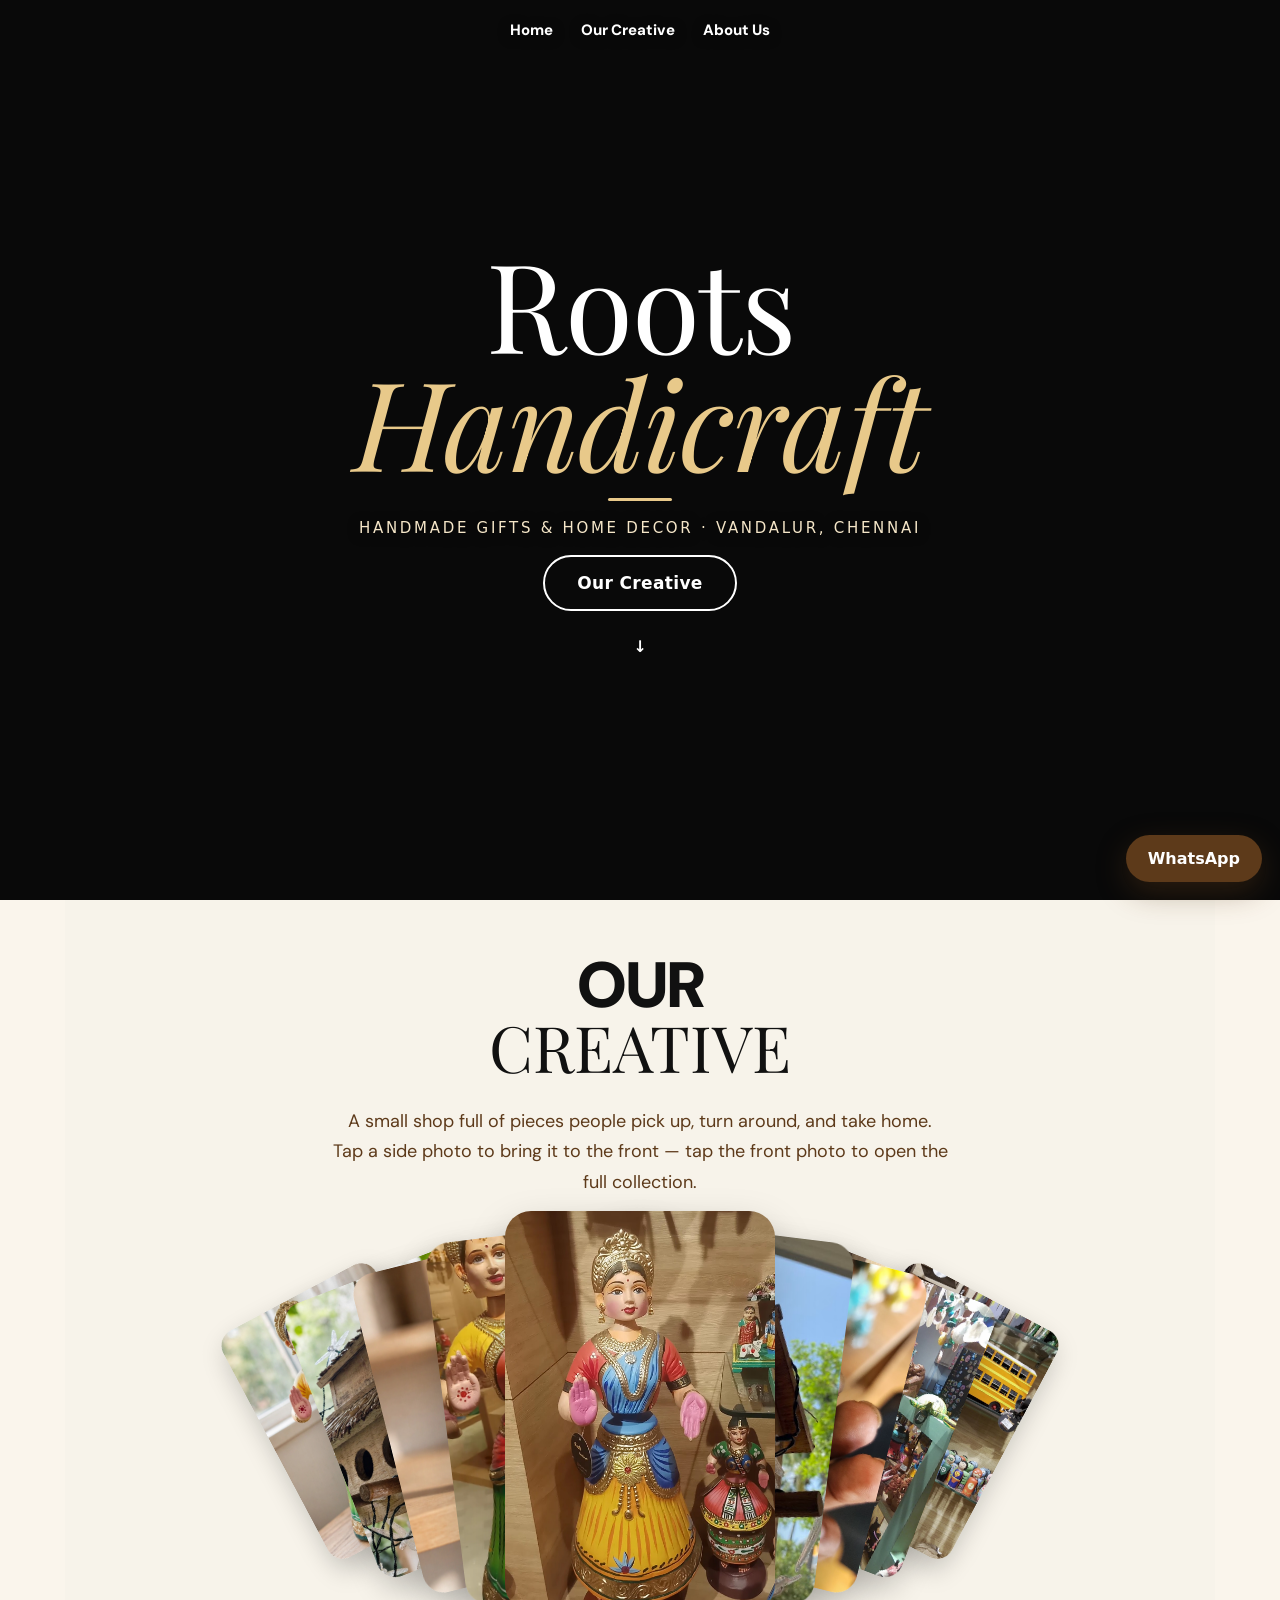
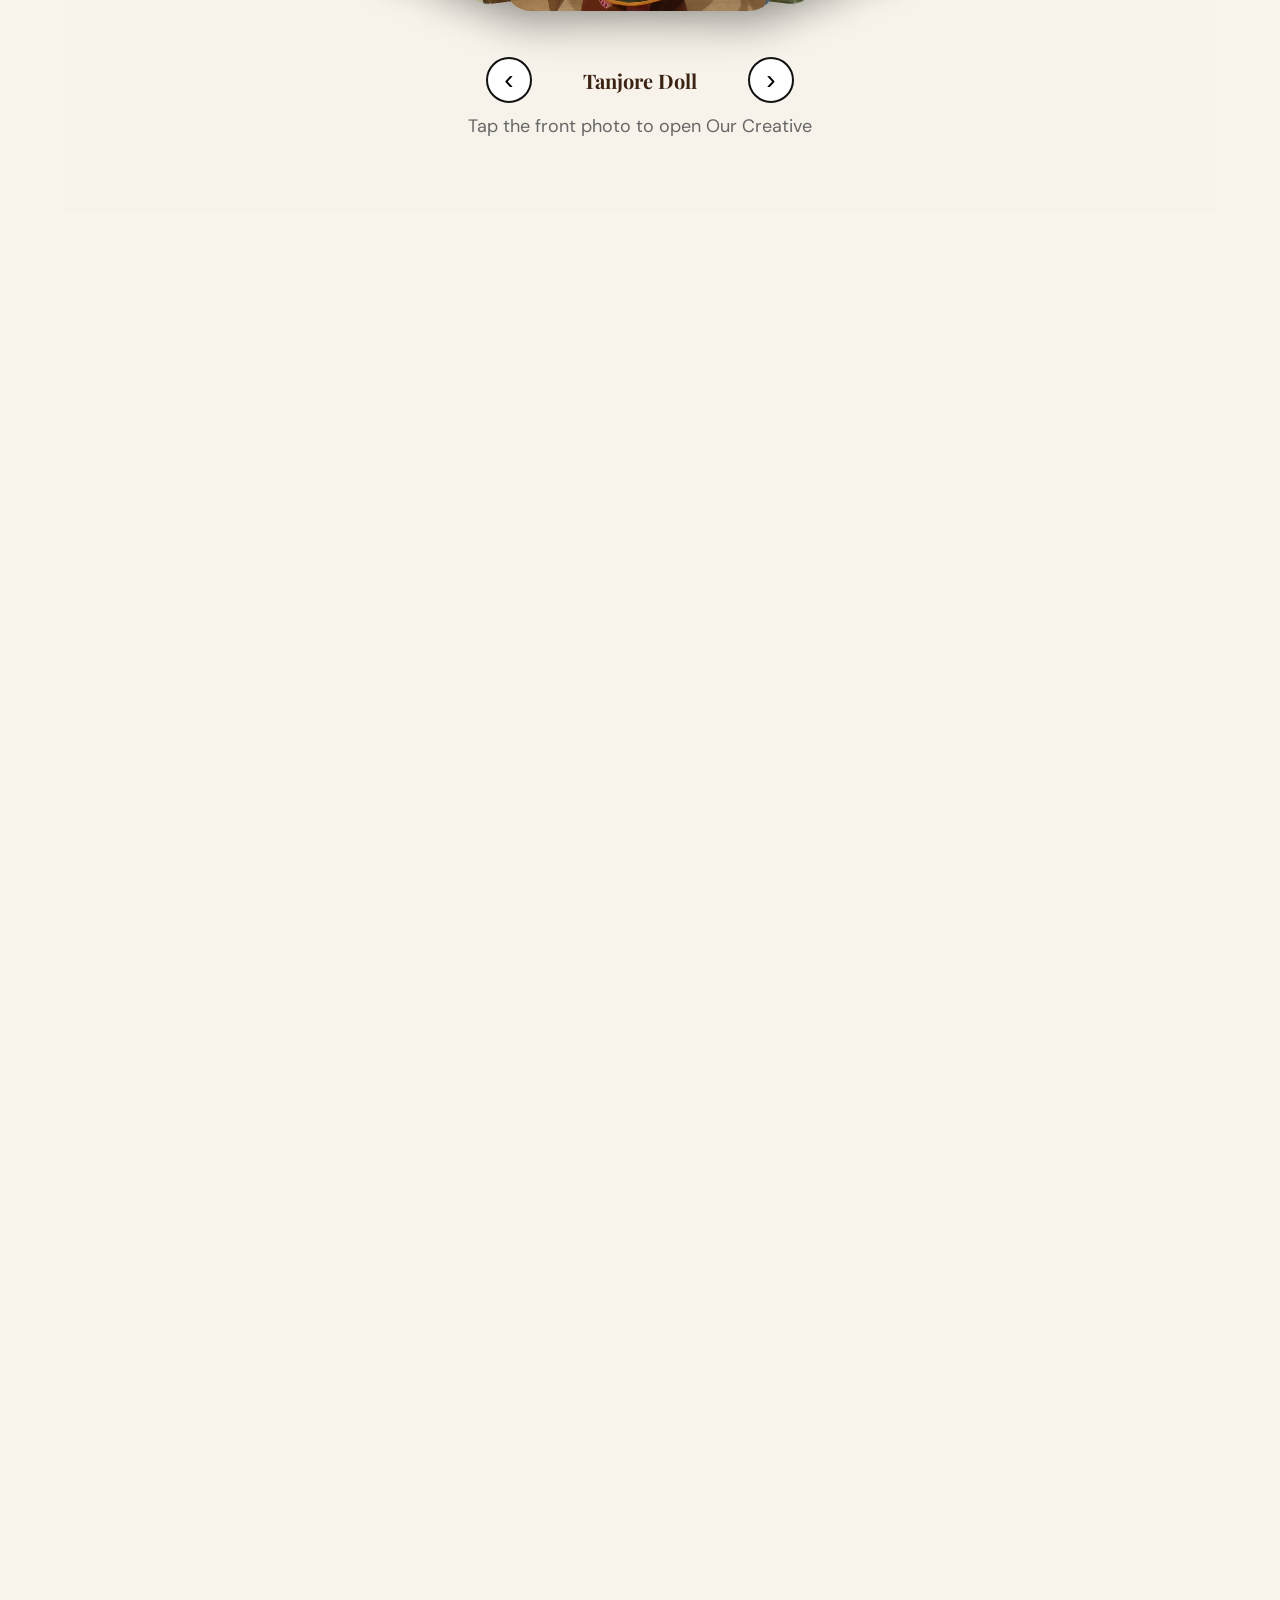
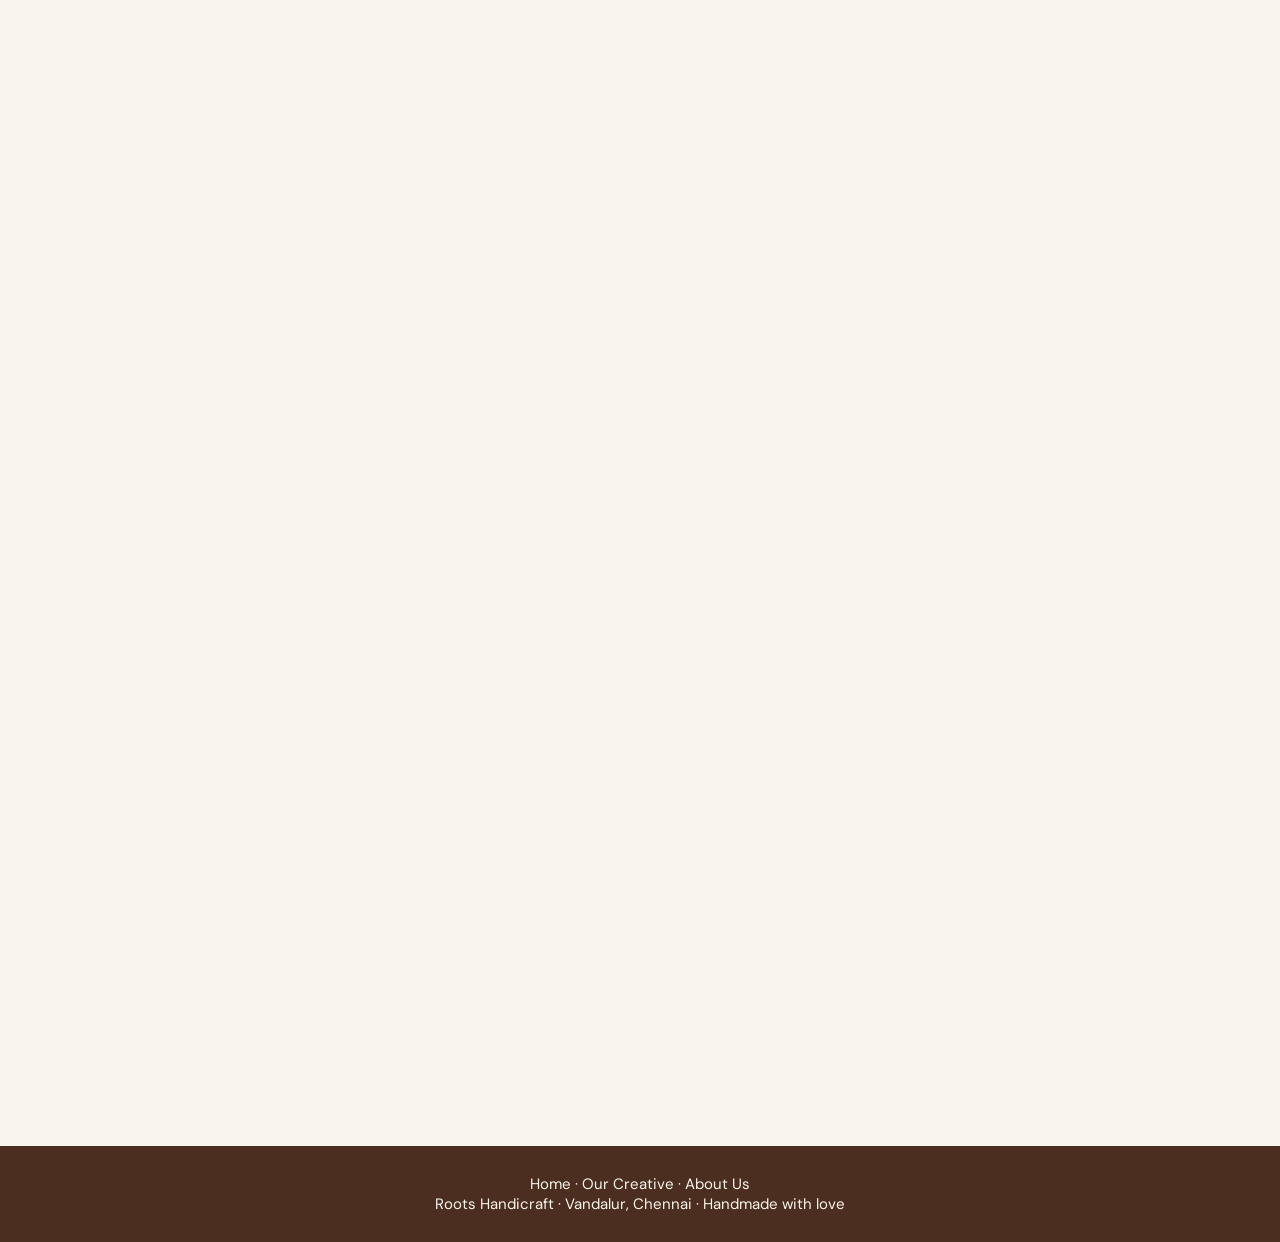
==== commit 543cdb42: "Our Creative like Lando socials fan deck: overlapping tilted rounded photos" ====
--- a/index.html
+++ b/index.html
@@ -27,23 +27,23 @@
   </header>
 
   <main>
-    <section class="section reveal" id="collection">
-      <p class="section-kicker">Our Creative</p>
-      <h2>Our Creative</h2>
-      <p class="section-intro">Not a catalogue. A small shop full of pieces people pick up, turn around, and take home.<br>Tap any photo — it opens the full collection, and you can ask about that piece on WhatsApp.</p>
-      <div class="grid frame-grid">
-        <a class="fcard" href="collection.html"><img src="assets/img/tanjore-doll-home.webp" alt="Tanjore Doll" loading="eager"><span><b>Tanjore Doll</b><i>A Tamil Nadu classic for your living room</i></span></a>
-        <a class="fcard" href="collection.html"><img src="assets/img/birdhouse-home.webp" alt="Wooden Birdhouse" loading="eager"><span><b>Wooden Birdhouse</b><i>Wooden, warm, and made to be noticed</i></span></a>
-        <a class="fcard" href="collection.html"><img src="assets/img/pea-pod-home.webp" alt="Pea Pod" loading="eager"><span><b>Pea Pod</b><i>A playful little smile for your shelf</i></span></a>
-        <a class="fcard" href="collection.html"><img src="assets/img/shop-02.jpg" alt="Tanjore Doll" loading="lazy"><span><b>Tanjore Doll</b><i>Dancing doll, in the shop</i></span></a>
-        <a class="fcard" href="collection.html"><img src="assets/img/shop-06.jpg" alt="Tanjore Doll" loading="lazy"><span><b>Tanjore Doll</b><i>Bright, detailed, and full of life</i></span></a>
-        <a class="fcard" href="collection.html"><img src="assets/img/shop-20.jpg" alt="Wooden Birdhouse" loading="lazy"><span><b>Wooden Birdhouse</b><i>A small wooden home, beautifully made</i></span></a>
-        <a class="fcard" href="collection.html"><img src="assets/img/shop-21.jpg" alt="Pea Pod" loading="lazy"><span><b>Pea Pod</b><i>Held in hand, loved on a shelf</i></span></a>
-        <a class="fcard" href="collection.html"><img src="assets/img/shop-22.jpg" alt="Giraffe Figures" loading="lazy"><span><b>Giraffe Figures</b><i>Tall, gentle, and full of character</i></span></a>
-        <a class="fcard" href="collection.html"><img src="assets/img/shop-31.jpg" alt="Bus and Peg Dolls" loading="lazy"><span><b>Bus &amp; Peg Dolls</b><i>A colourful little world in wood</i></span></a>
-        <a class="fcard" href="collection.html"><img src="assets/img/shop-32.jpg" alt="Fish Bowl and Turtle" loading="lazy"><span><b>Fish Bowl &amp; Turtle</b><i>Calm, glassy, and lovely in any corner</i></span></a>
+    <section class="section reveal fan-section" id="collection">
+      <h2 class="fan-heading"><span class="fan-bold">OUR</span><span class="fan-serif">CREATIVE</span></h2>
+      <p class="section-intro fan-intro">A small shop full of pieces people pick up, turn around, and take home.<br>Tap a side photo to bring it to the front — tap the front photo to open the full collection.</p>
+      <div class="fan-deck" id="fanDeck">
+        <a class="fan-card" href="collection.html"><img src="assets/img/tanjore-doll-home.webp" alt="Tanjore Doll" loading="eager"></a>
+        <a class="fan-card" href="collection.html"><img src="assets/img/birdhouse-home.webp" alt="Wooden Birdhouse" loading="eager"></a>
+        <a class="fan-card" href="collection.html"><img src="assets/img/pea-pod-home.webp" alt="Pea Pod" loading="eager"></a>
+        <a class="fan-card" href="collection.html"><img src="assets/img/shop-02.jpg" alt="Tanjore Doll" loading="lazy"></a>
+        <a class="fan-card" href="collection.html"><img src="assets/img/shop-06.jpg" alt="Tanjore Doll" loading="lazy"></a>
+        <a class="fan-card" href="collection.html"><img src="assets/img/shop-20.jpg" alt="Wooden Birdhouse" loading="lazy"></a>
+        <a class="fan-card" href="collection.html"><img src="assets/img/shop-21.jpg" alt="Pea Pod" loading="lazy"></a>
+        <a class="fan-card" href="collection.html"><img src="assets/img/shop-22.jpg" alt="Giraffe Figures" loading="lazy"></a>
+        <a class="fan-card" href="collection.html"><img src="assets/img/shop-31.jpg" alt="Bus and Peg Dolls" loading="lazy"></a>
+        <a class="fan-card" href="collection.html"><img src="assets/img/shop-32.jpg" alt="Fish Bowl and Turtle" loading="lazy"></a>
       </div>
-      <p class="frame-note">Tap any photo to open Our Creative</p>
+      <div class="fan-nav"><button class="fan-arrow" id="fanPrev" type="button" aria-label="Previous photo">‹</button><span class="fan-name" id="fanName">Tanjore Doll</span><button class="fan-arrow" id="fanNext" type="button" aria-label="Next photo">›</button></div>
+      <p class="frame-note">Tap the front photo to open Our Creative</p>
     </section>
 
     <section class="brown-band reveal">
--- a/style.css
+++ b/style.css
@@ -233,3 +233,18 @@
   .review-grid{grid-template-columns:1fr}
   .brown-band{padding:40px 16px}
 }
+
+/* Our Creative like Lando "What's Up On Socials": cream, two-line heading, fanned photo deck */
+.fan-section{background:#f7f3ea;text-align:center}
+.fan-heading{margin:0 0 10px}
+.fan-heading span{display:block;line-height:.95}
+.fan-bold{font-family:"DM Sans",sans-serif;font-weight:900;font-size:64px;letter-spacing:-1px;color:#111}
+.fan-serif{font-family:"Playfair Display",serif;font-weight:400;font-size:64px;color:#111}
+.fan-intro{max-width:640px;margin:0 auto 30px}
+.fan-deck{position:relative;height:430px;max-width:1150px;margin:0 auto;overflow:visible}
+.fan-card{position:absolute;left:50%;top:0;width:270px;height:400px;border-radius:26px;overflow:hidden;box-shadow:0 18px 40px rgba(0,0,0,.22);transition:transform .55s cubic-bezier(.2,.9,.3,1.2),z-index .1s;will-change:transform}
+.fan-card img{width:100%;height:100%;object-fit:cover;display:block}
+.fan-nav{display:flex;align-items:center;justify-content:center;gap:18px;margin-top:16px}
+.fan-arrow{width:46px;height:46px;border-radius:50%;border:2px solid #111;background:#fff;font-size:28px;line-height:1;cursor:pointer}
+.fan-name{font-family:"Playfair Display",serif;font-size:20px;font-weight:700;min-width:180px}
+@media(max-width:640px){.fan-bold,.fan-serif{font-size:44px}.fan-deck{height:340px}.fan-card{width:200px;height:310px}.fan-name{min-width:140px;font-size:17px}}
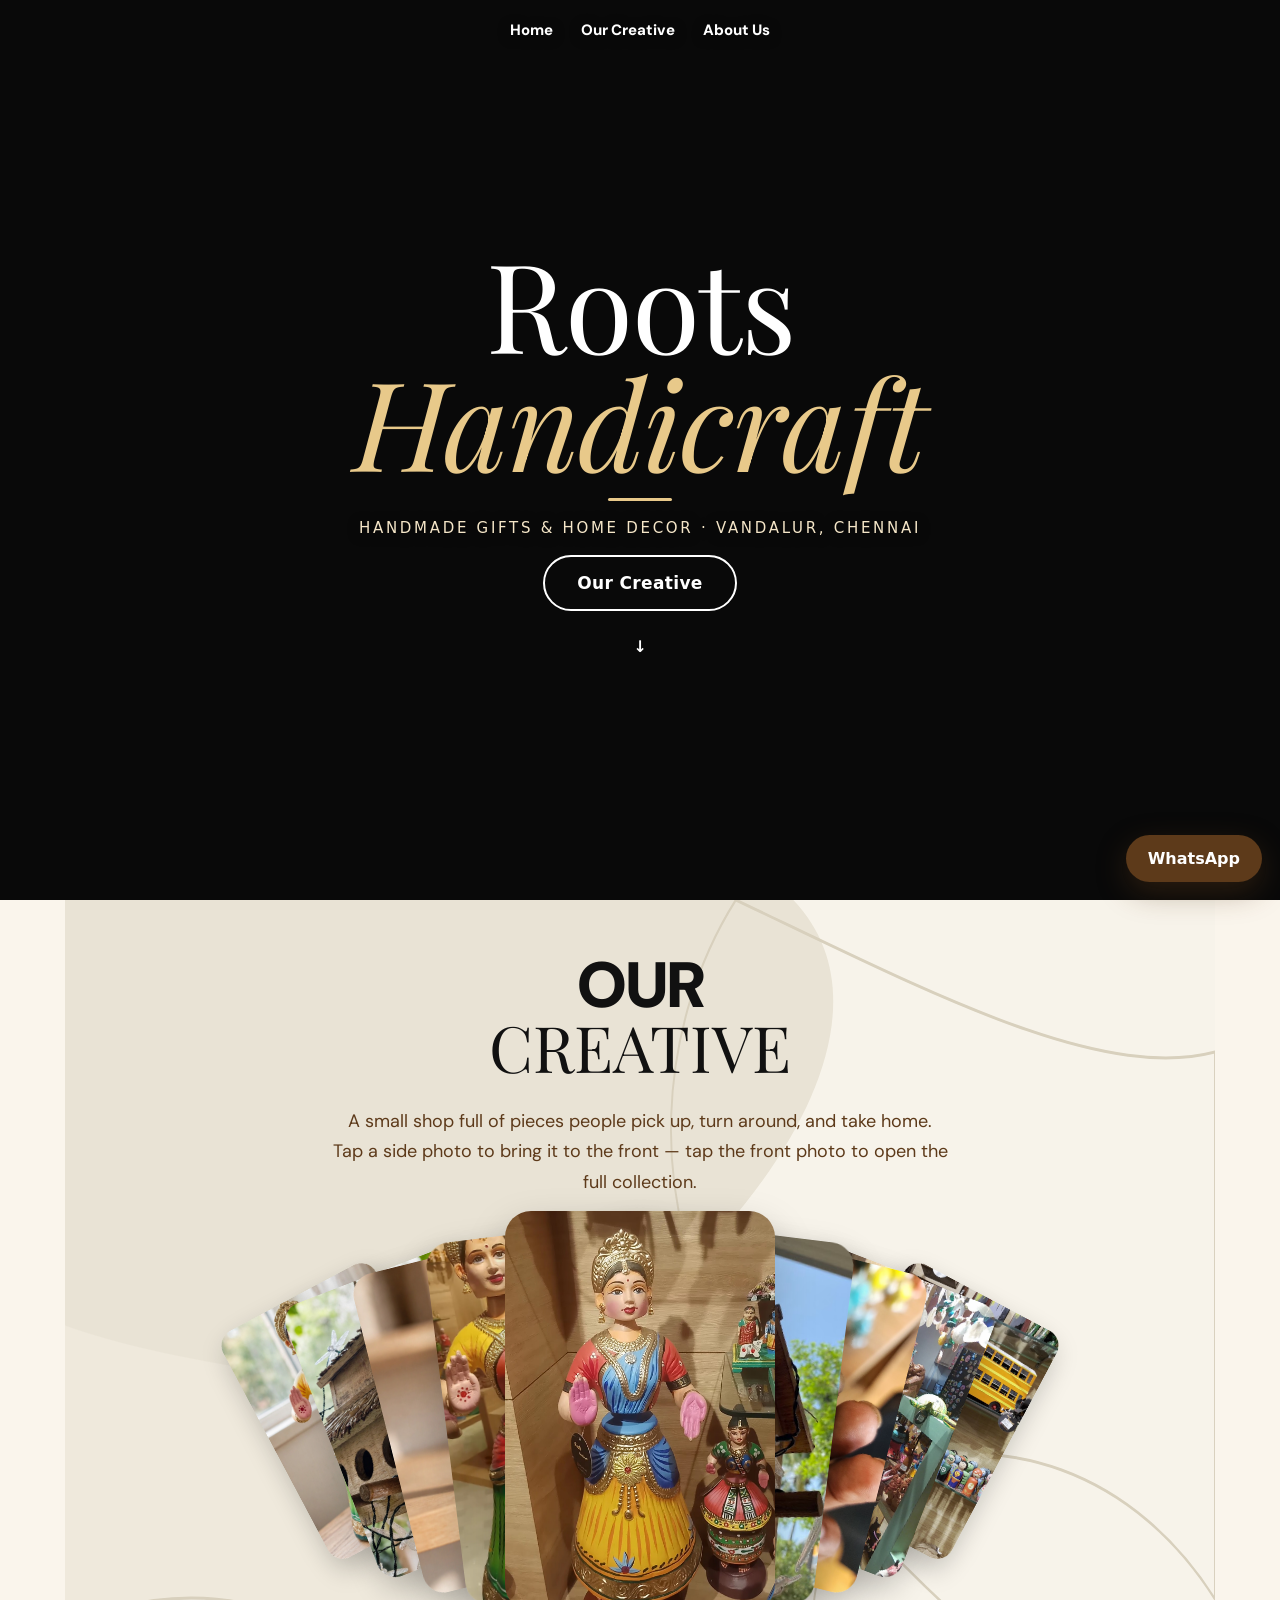
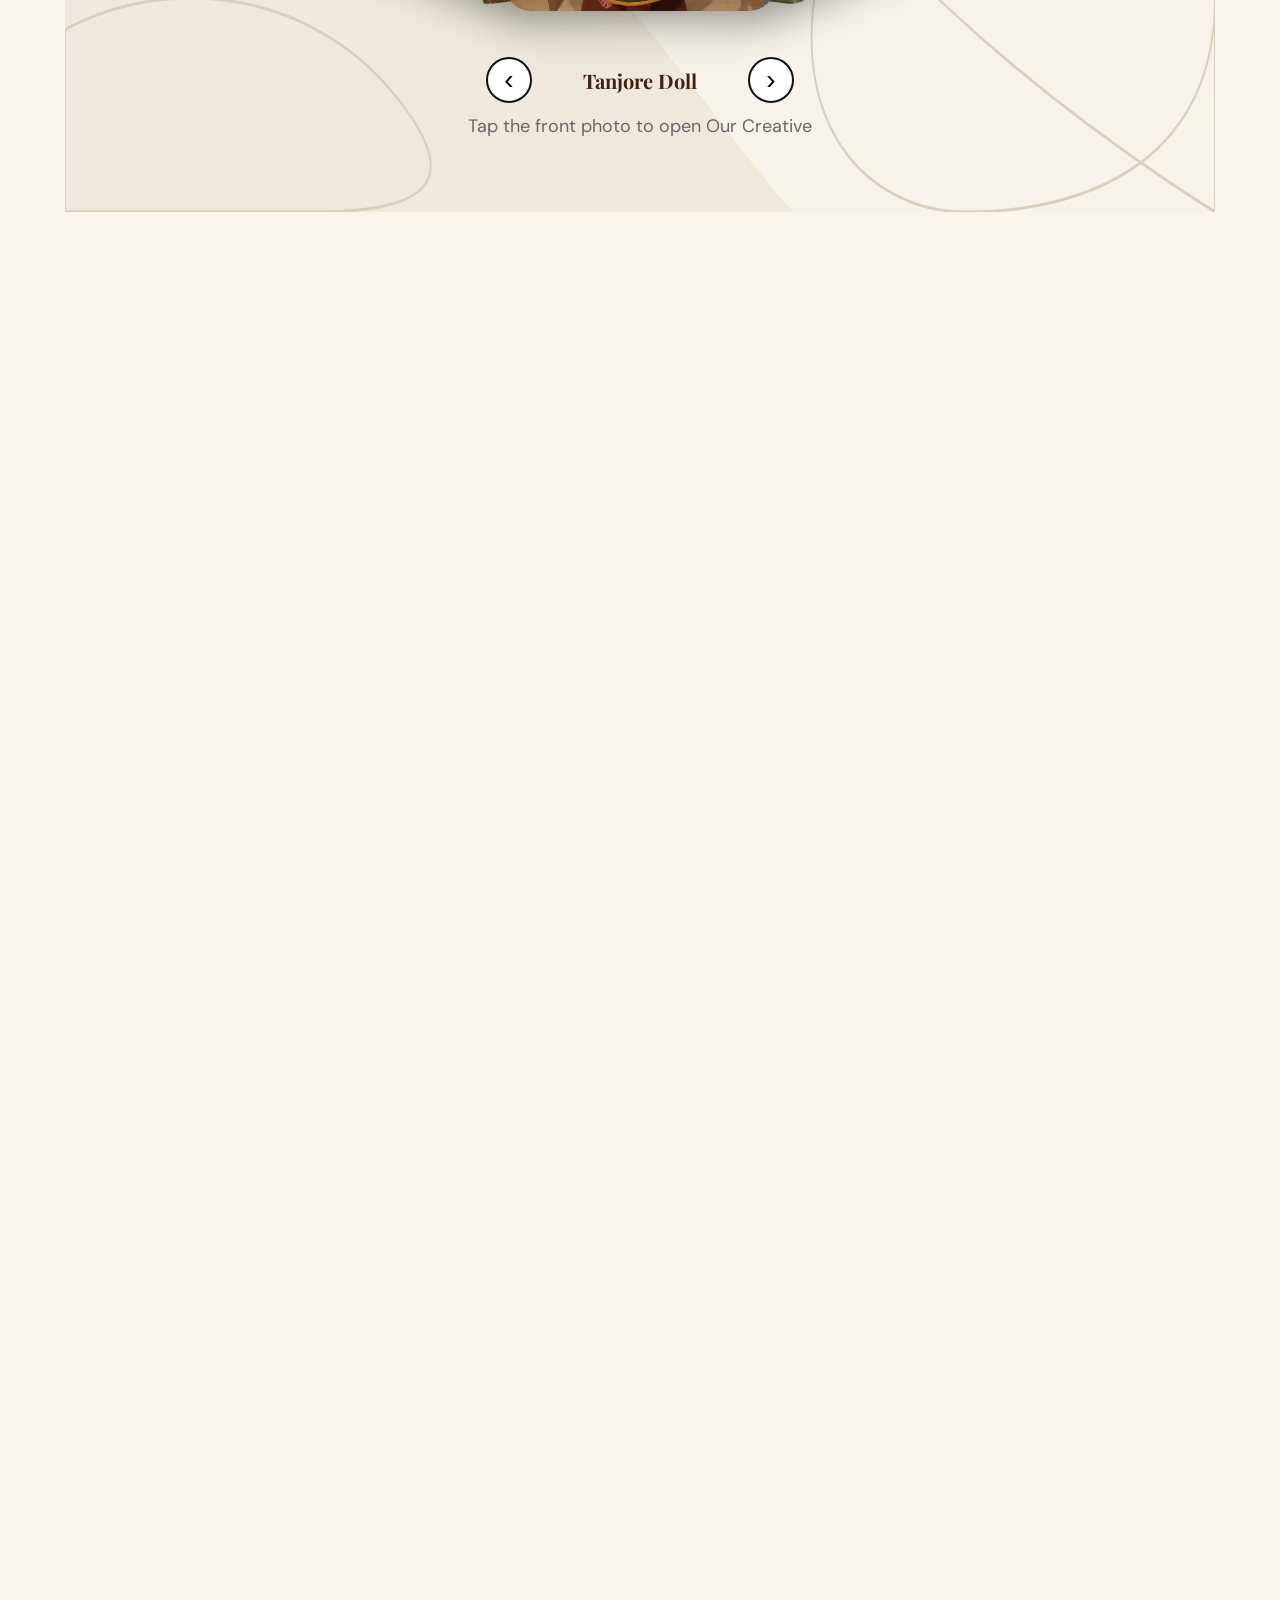
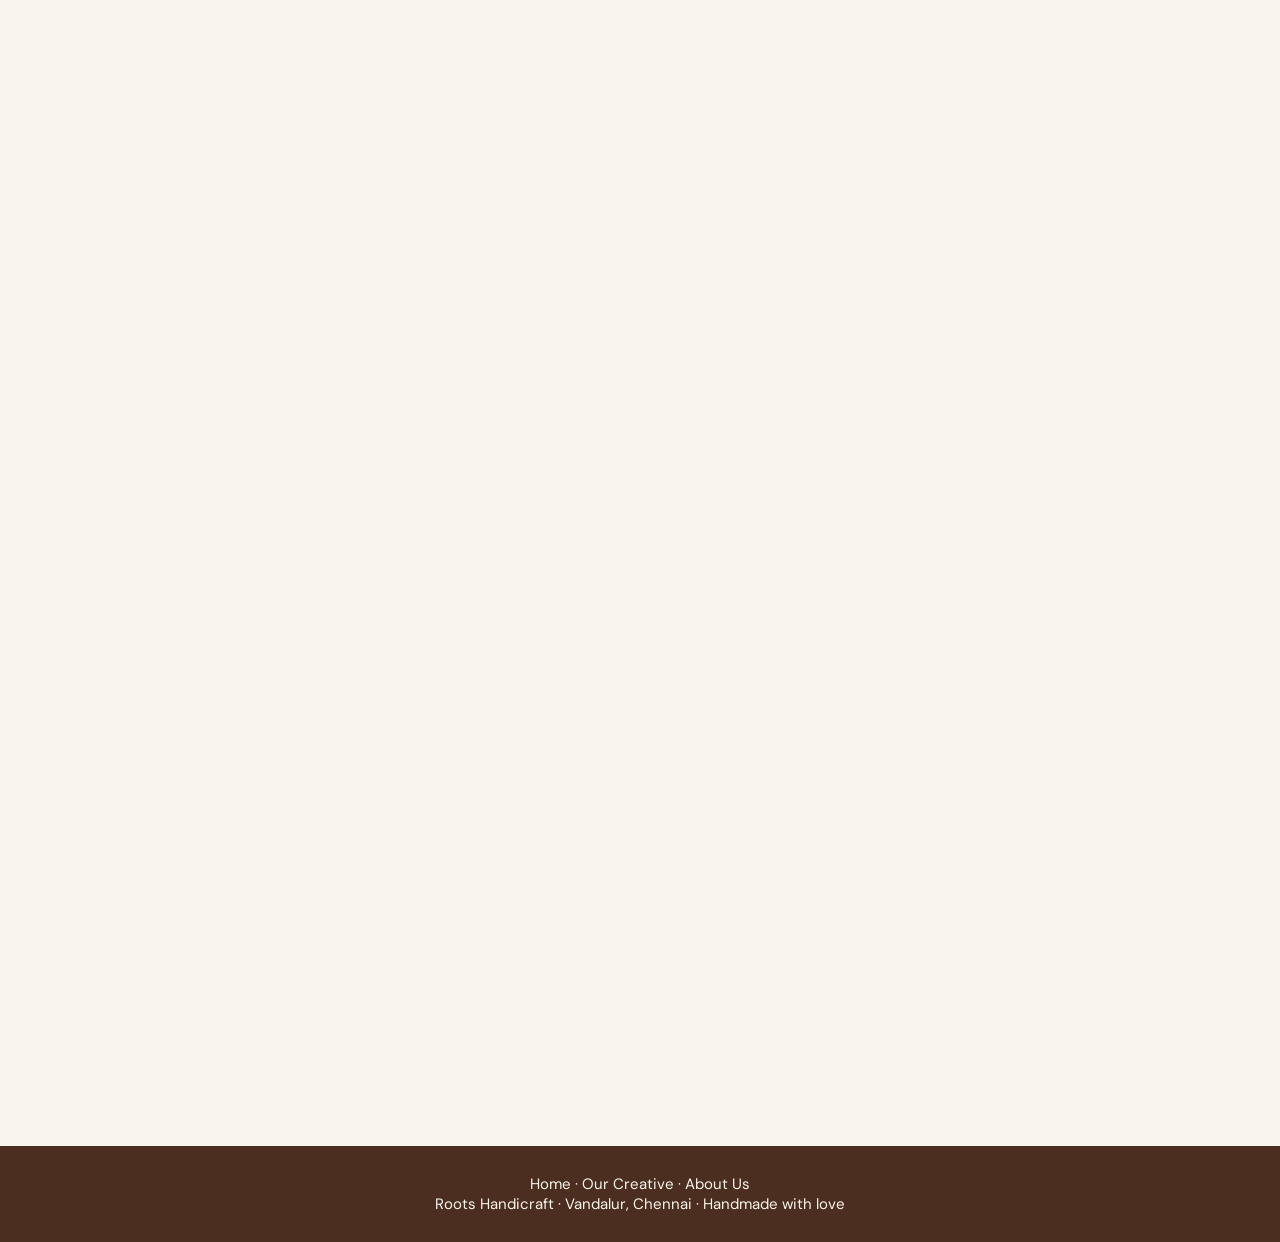
==== commit 8e5352fa: "Soft blob background under video section (Our Creative fan)" ====
--- a/index.html
+++ b/index.html
@@ -28,6 +28,13 @@
 
   <main>
     <section class="section reveal fan-section" id="collection">
+      <svg class="blob-svg" viewBox="0 0 1200 600" preserveAspectRatio="none" aria-hidden="true">
+        <path d="M0,0 H760 C880,80 720,220 540,300 C360,380 120,360 0,280 Z" fill="#e9e3d5"/>
+        <path d="M0,280 C180,320 320,300 460,380 C600,460 700,560 760,600 L0,600 Z" fill="#efe9dc"/>
+        <path d="M700,0 C900,60 1080,120 1200,100 L1200,600 C1000,520 820,420 700,300 C600,200 620,80 700,0 Z" fill="none" stroke="#d8d0bd" stroke-width="2"/>
+        <path d="M820,380 C980,340 1120,380 1200,460 C1200,560 1080,600 940,600 C820,600 720,520 820,380 Z" fill="none" stroke="#d8d0bd" stroke-width="2"/>
+        <path d="M0,480 C120,440 260,460 340,520 C420,580 380,600 260,600 L0,600 Z" fill="none" stroke="#d8d0bd" stroke-width="2"/>
+      </svg>
       <h2 class="fan-heading"><span class="fan-bold">OUR</span><span class="fan-serif">CREATIVE</span></h2>
       <p class="section-intro fan-intro">A small shop full of pieces people pick up, turn around, and take home.<br>Tap a side photo to bring it to the front — tap the front photo to open the full collection.</p>
       <div class="fan-deck" id="fanDeck">
--- a/style.css
+++ b/style.css
@@ -248,3 +248,8 @@
 .fan-arrow{width:46px;height:46px;border-radius:50%;border:2px solid #111;background:#fff;font-size:28px;line-height:1;cursor:pointer}
 .fan-name{font-family:"Playfair Display",serif;font-size:20px;font-weight:700;min-width:180px}
 @media(max-width:640px){.fan-bold,.fan-serif{font-size:44px}.fan-deck{height:340px}.fan-card{width:200px;height:310px}.fan-name{min-width:140px;font-size:17px}}
+
+/* Soft blob background under the video section (Our Creative) */
+.fan-section{position:relative;overflow:hidden}
+.blob-svg{position:absolute;inset:0;width:100%;height:100%;pointer-events:none;z-index:0}
+.fan-section > *:not(.blob-svg){position:relative;z-index:1}
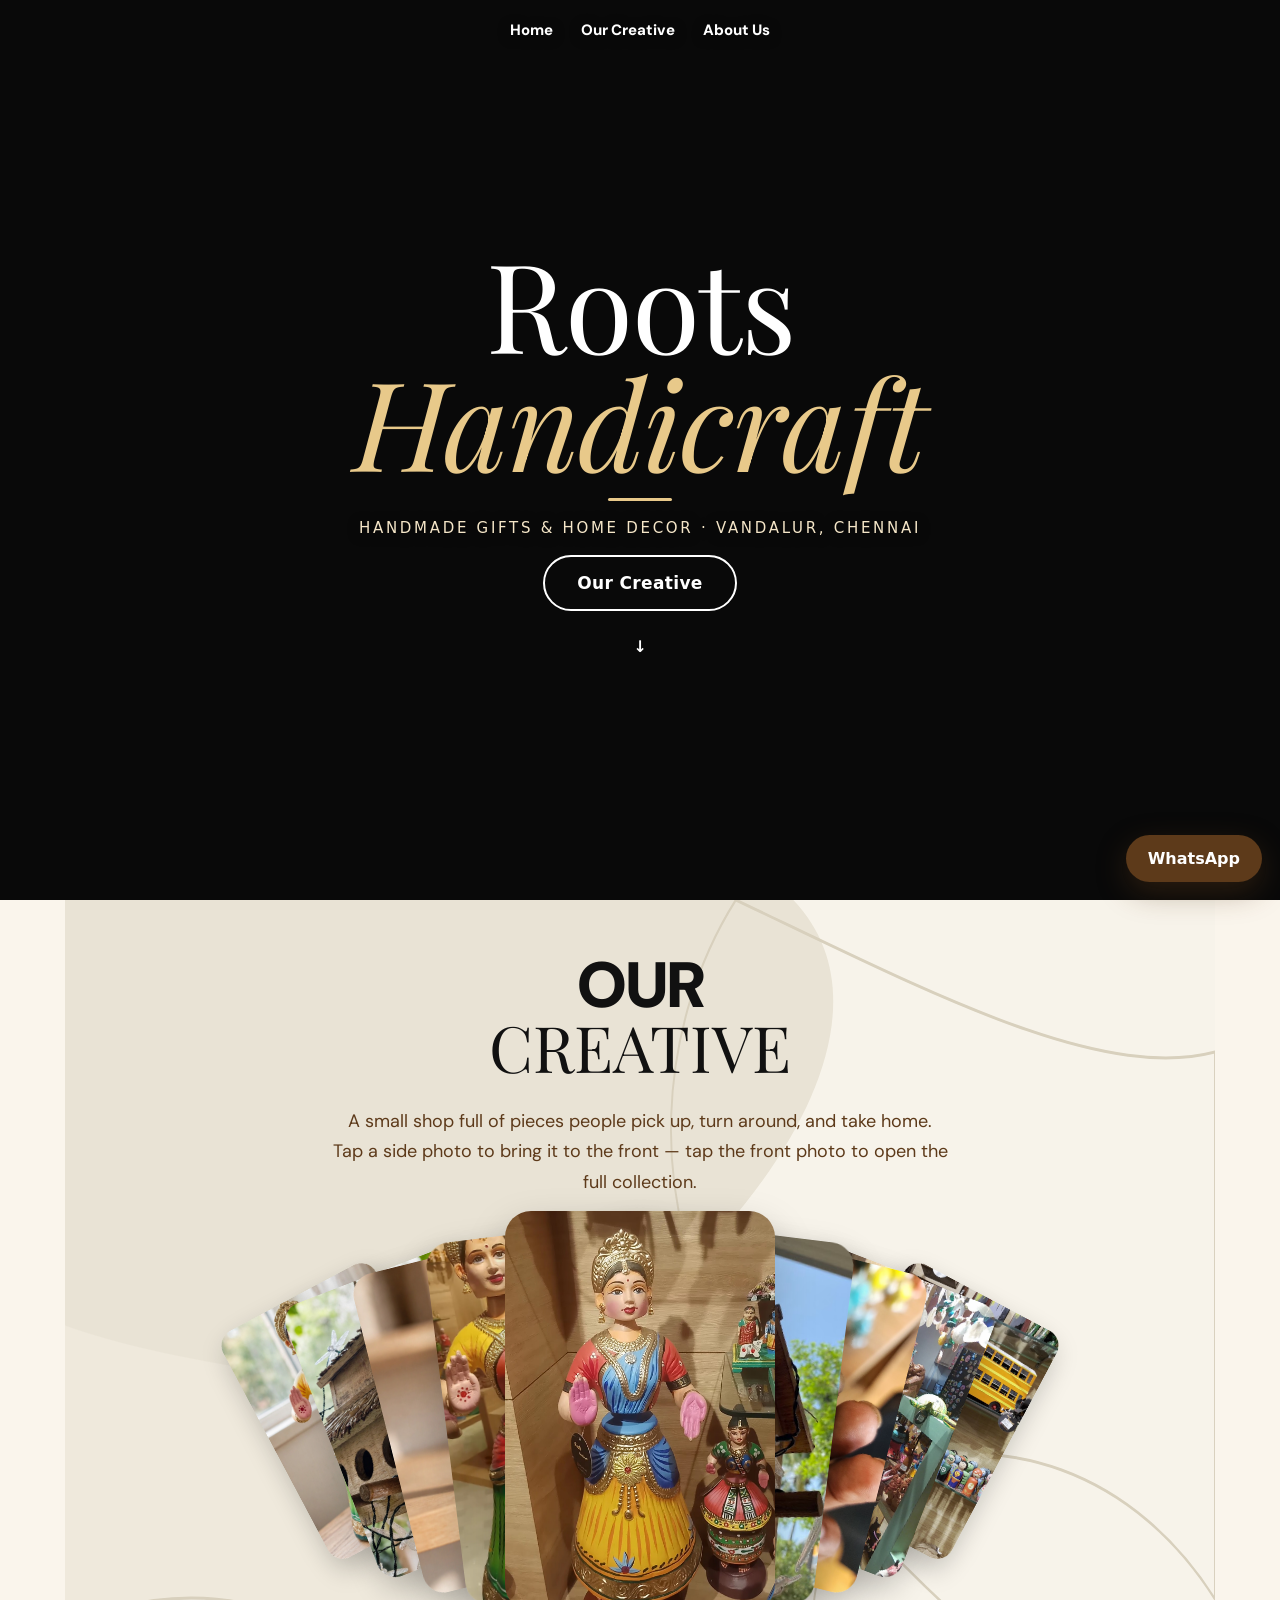
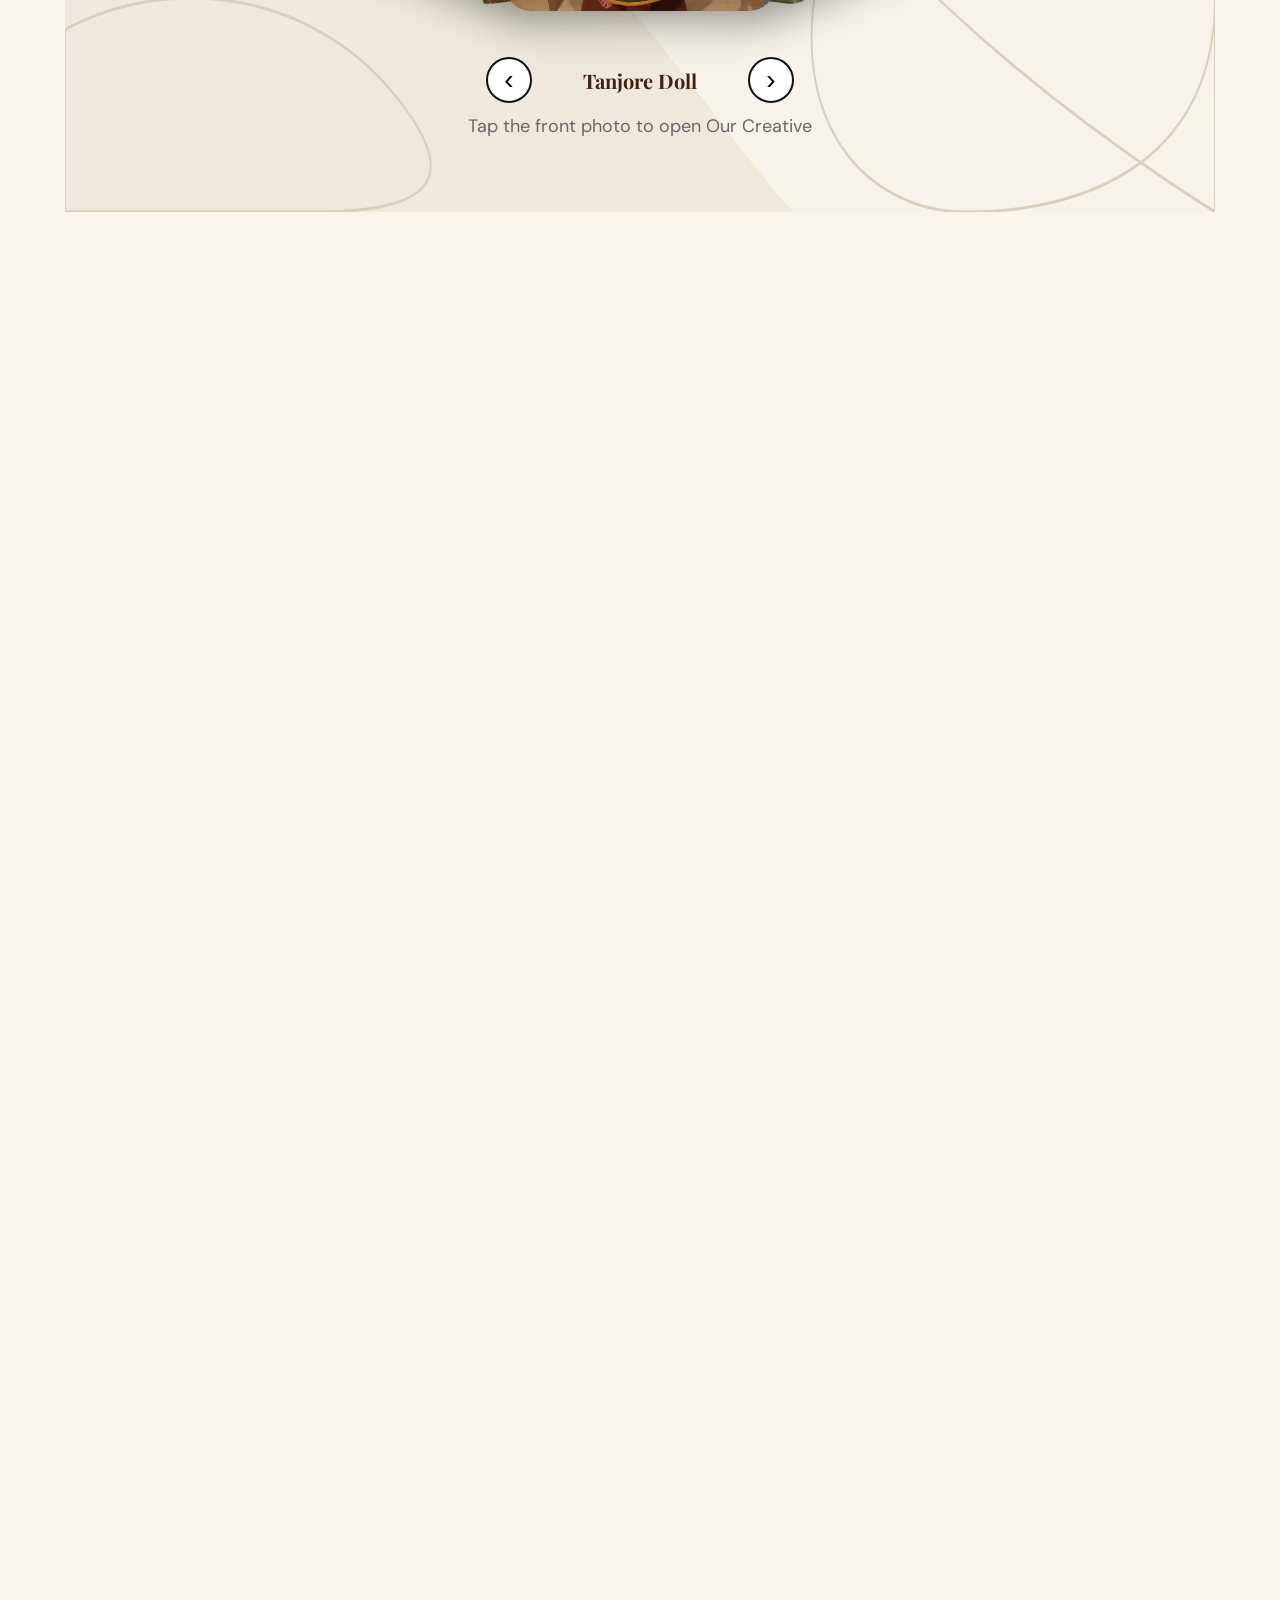
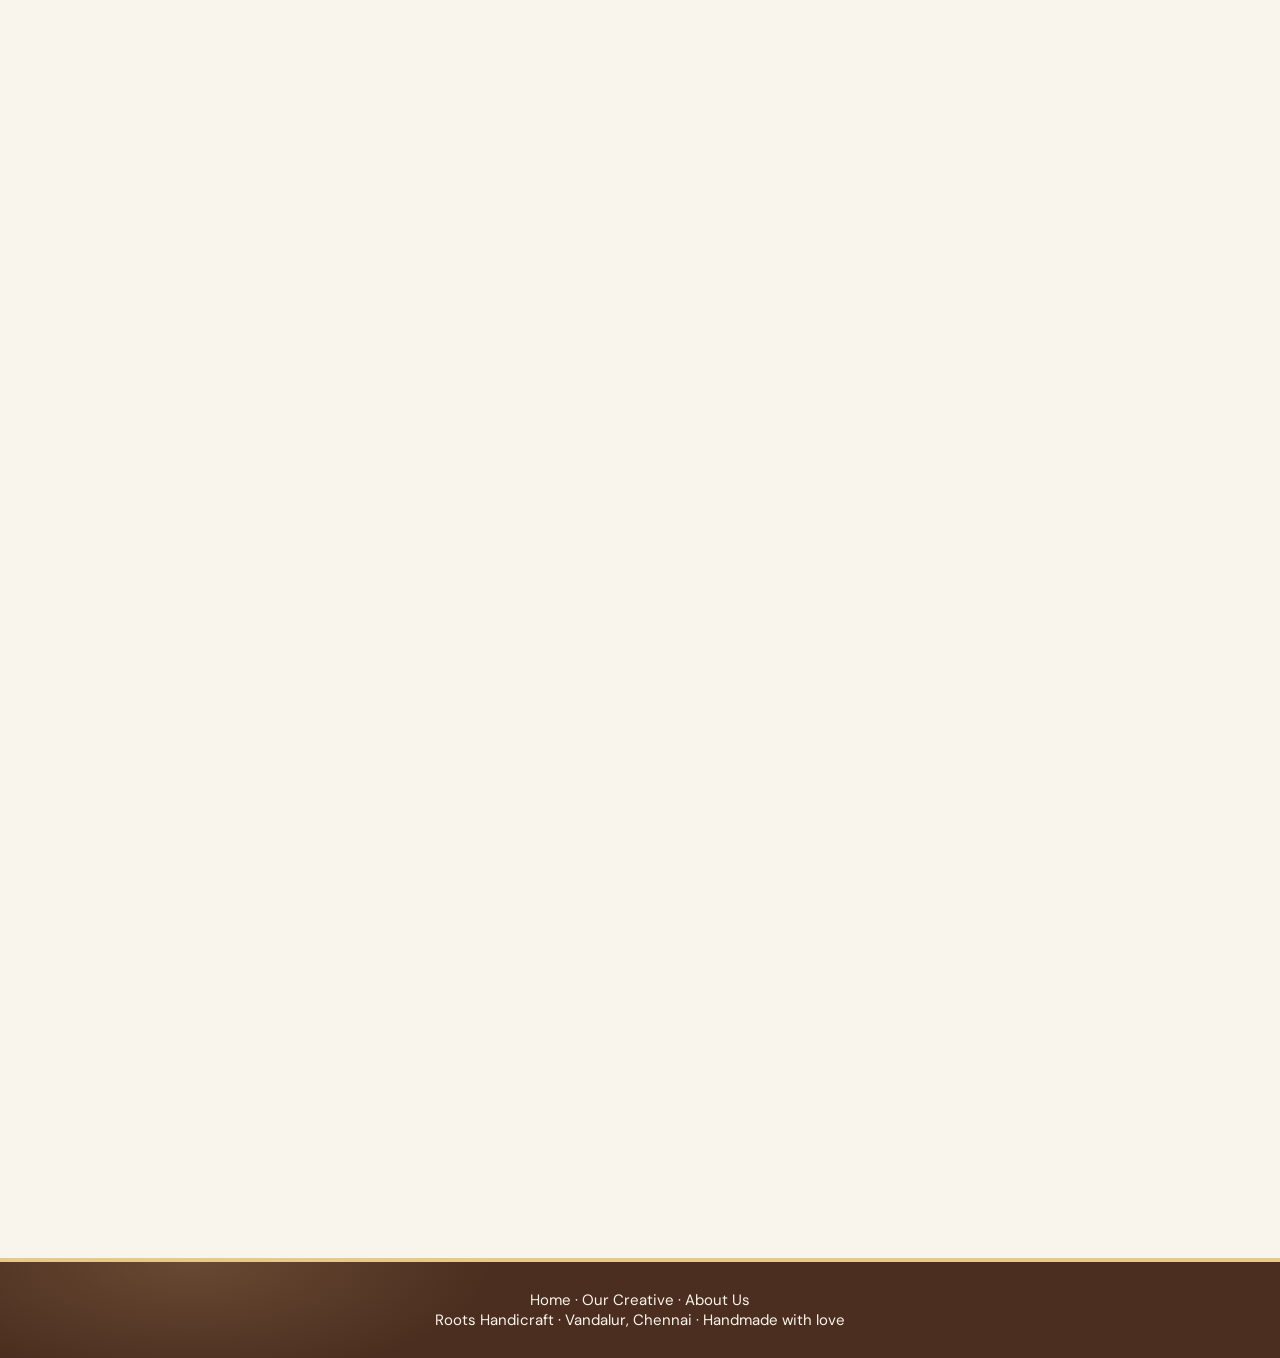
==== commit 32c66660: "Background designs for all last sections: About, Reviews, Visit, brown band, footer" ====
--- a/index.html
+++ b/index.html
@@ -96,7 +96,7 @@
       </div>
     </section>
 
-    <section class="section reveal">
+    <section class="section reveal" id="visit">
       <div class="frame-box">
         <p class="section-kicker">Visit the shop</p>
         <h2>Roots Handicraft</h2>
--- a/style.css
+++ b/style.css
@@ -253,3 +253,10 @@
 .fan-section{position:relative;overflow:hidden}
 .blob-svg{position:absolute;inset:0;width:100%;height:100%;pointer-events:none;z-index:0}
 .fan-section > *:not(.blob-svg){position:relative;z-index:1}
+
+/* Background designs for all the last sections */
+.brown-band{background:radial-gradient(500px 260px at 12% 20%,rgba(232,201,138,.25),transparent 60%),radial-gradient(600px 300px at 88% 85%,rgba(232,201,138,.18),transparent 60%),#4b2e1f}
+#about{background:radial-gradient(560px 300px at 8% 15%,#efe6d2,transparent 62%),radial-gradient(520px 280px at 92% 85%,#e7dcc3,transparent 62%),#faf5ec;border-radius:28px;margin:28px auto}
+#reviews{background:radial-gradient(circle at 88% 12%,#f0e8d6 0 190px,transparent 191px),radial-gradient(circle at 6% 92%,#e9dfc9 0 230px,transparent 231px),#f7f3ea;border-radius:28px;margin:28px auto}
+#visit{background:linear-gradient(180deg,#faf5ec,#efe4cc),radial-gradient(rgba(93,58,26,.10) 1.5px,transparent 1.6px);background-size:auto,26px 26px;border-radius:28px;margin:28px auto}
+.footer{background:radial-gradient(500px 200px at 15% 0%,rgba(232,201,138,.18),transparent 60%),#4b2e1f;border-top:4px solid #e8c98a}
